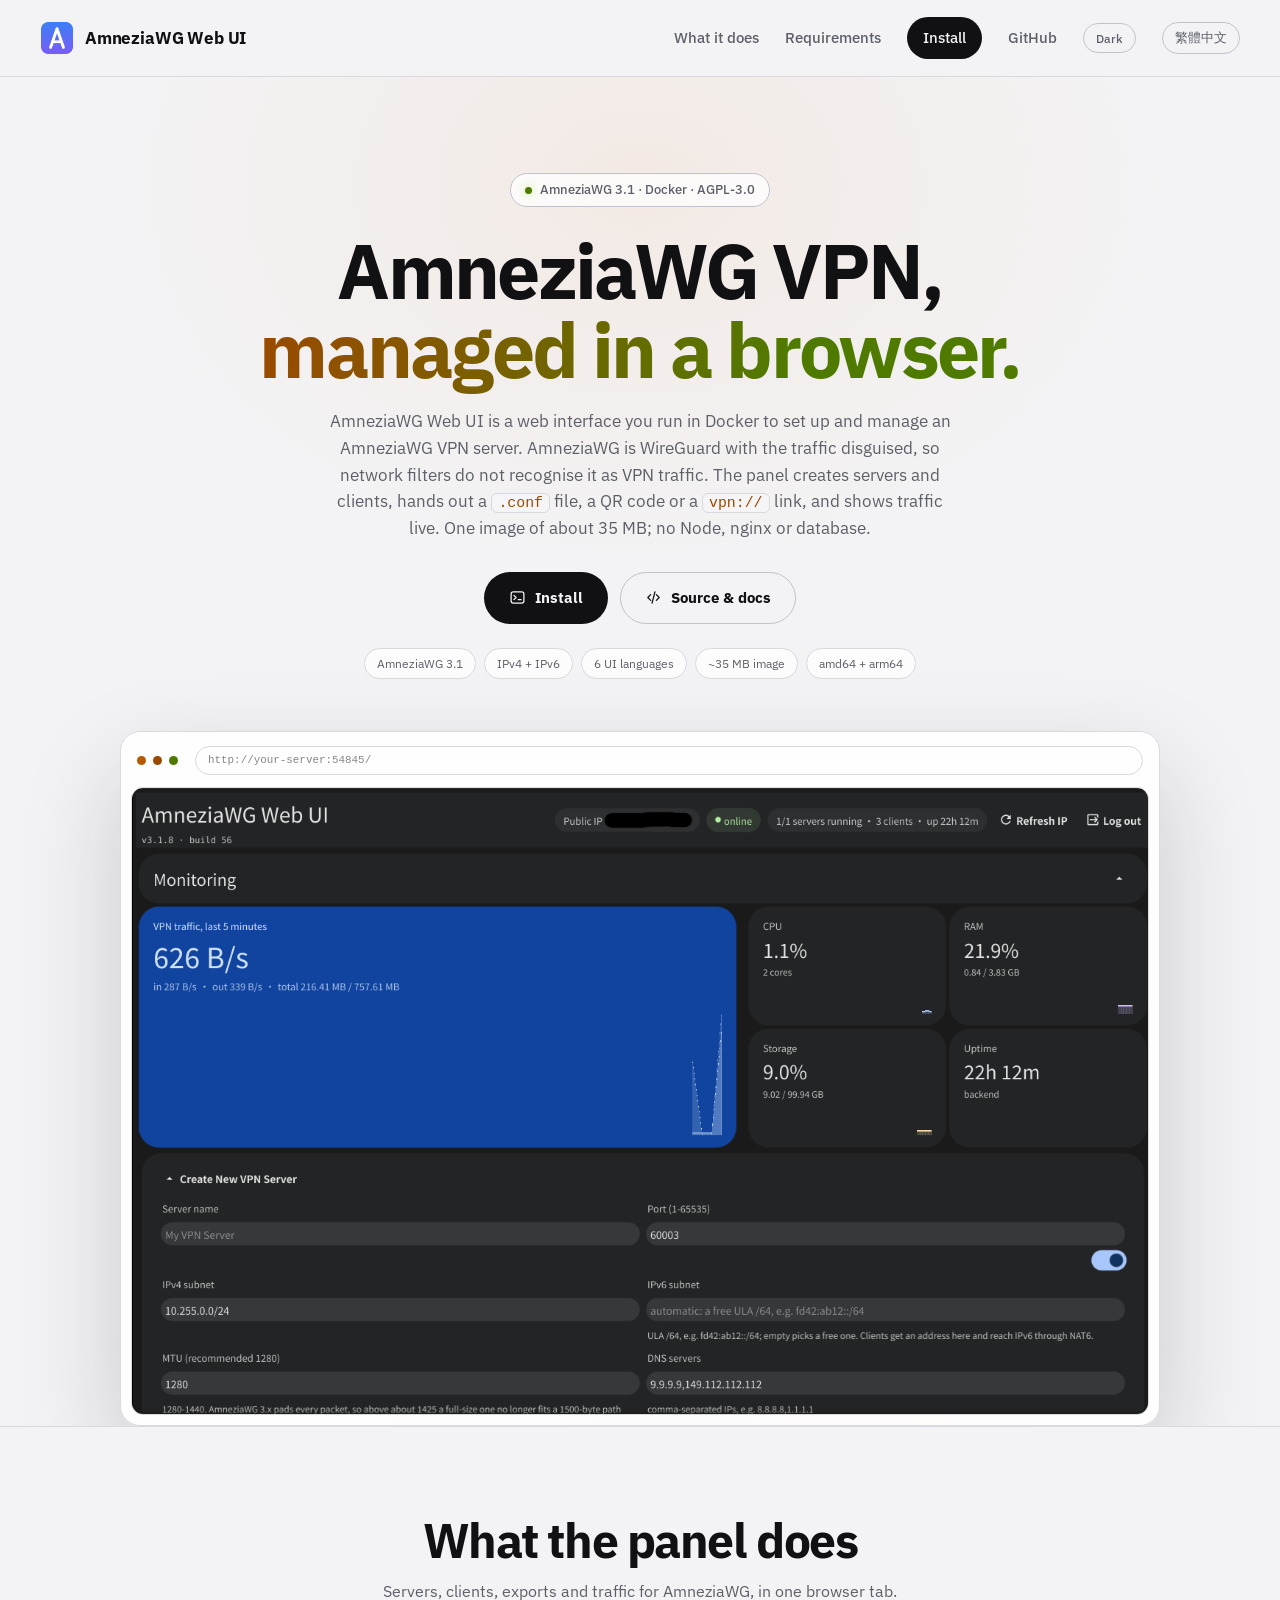
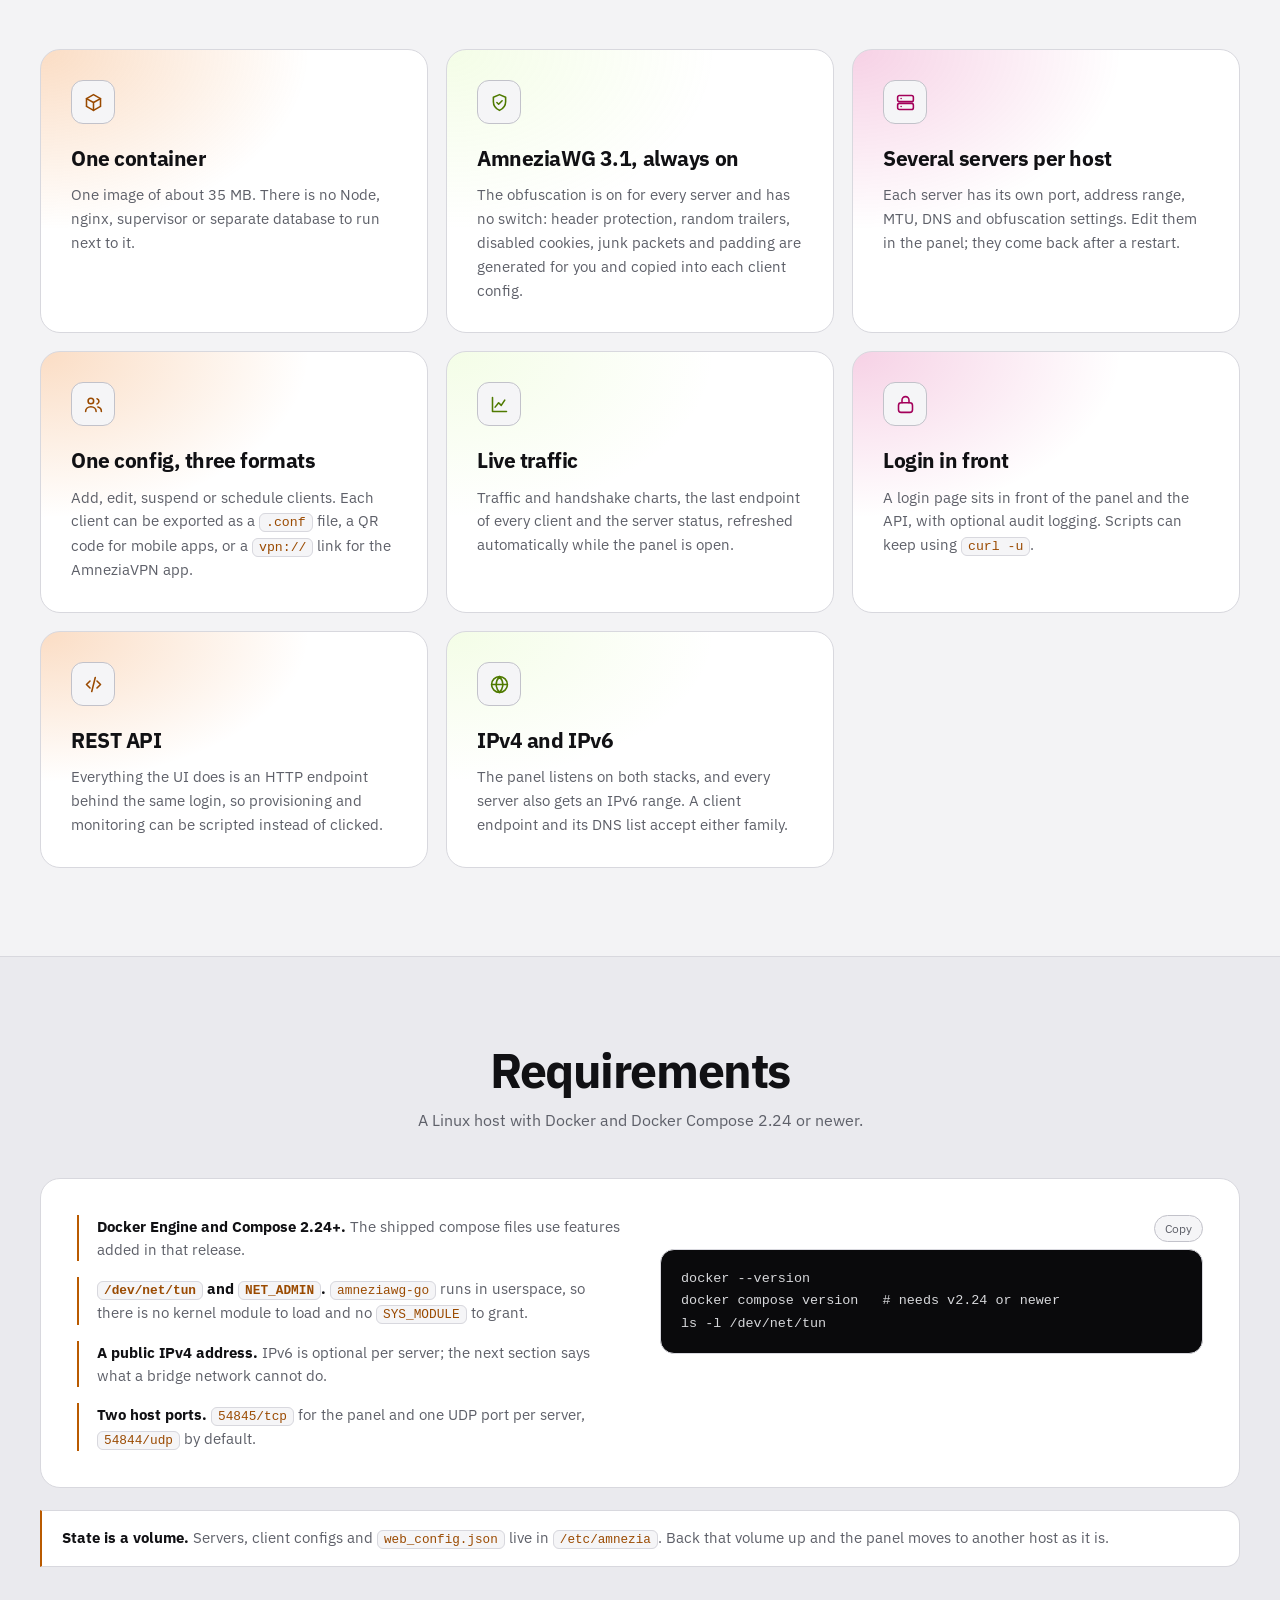
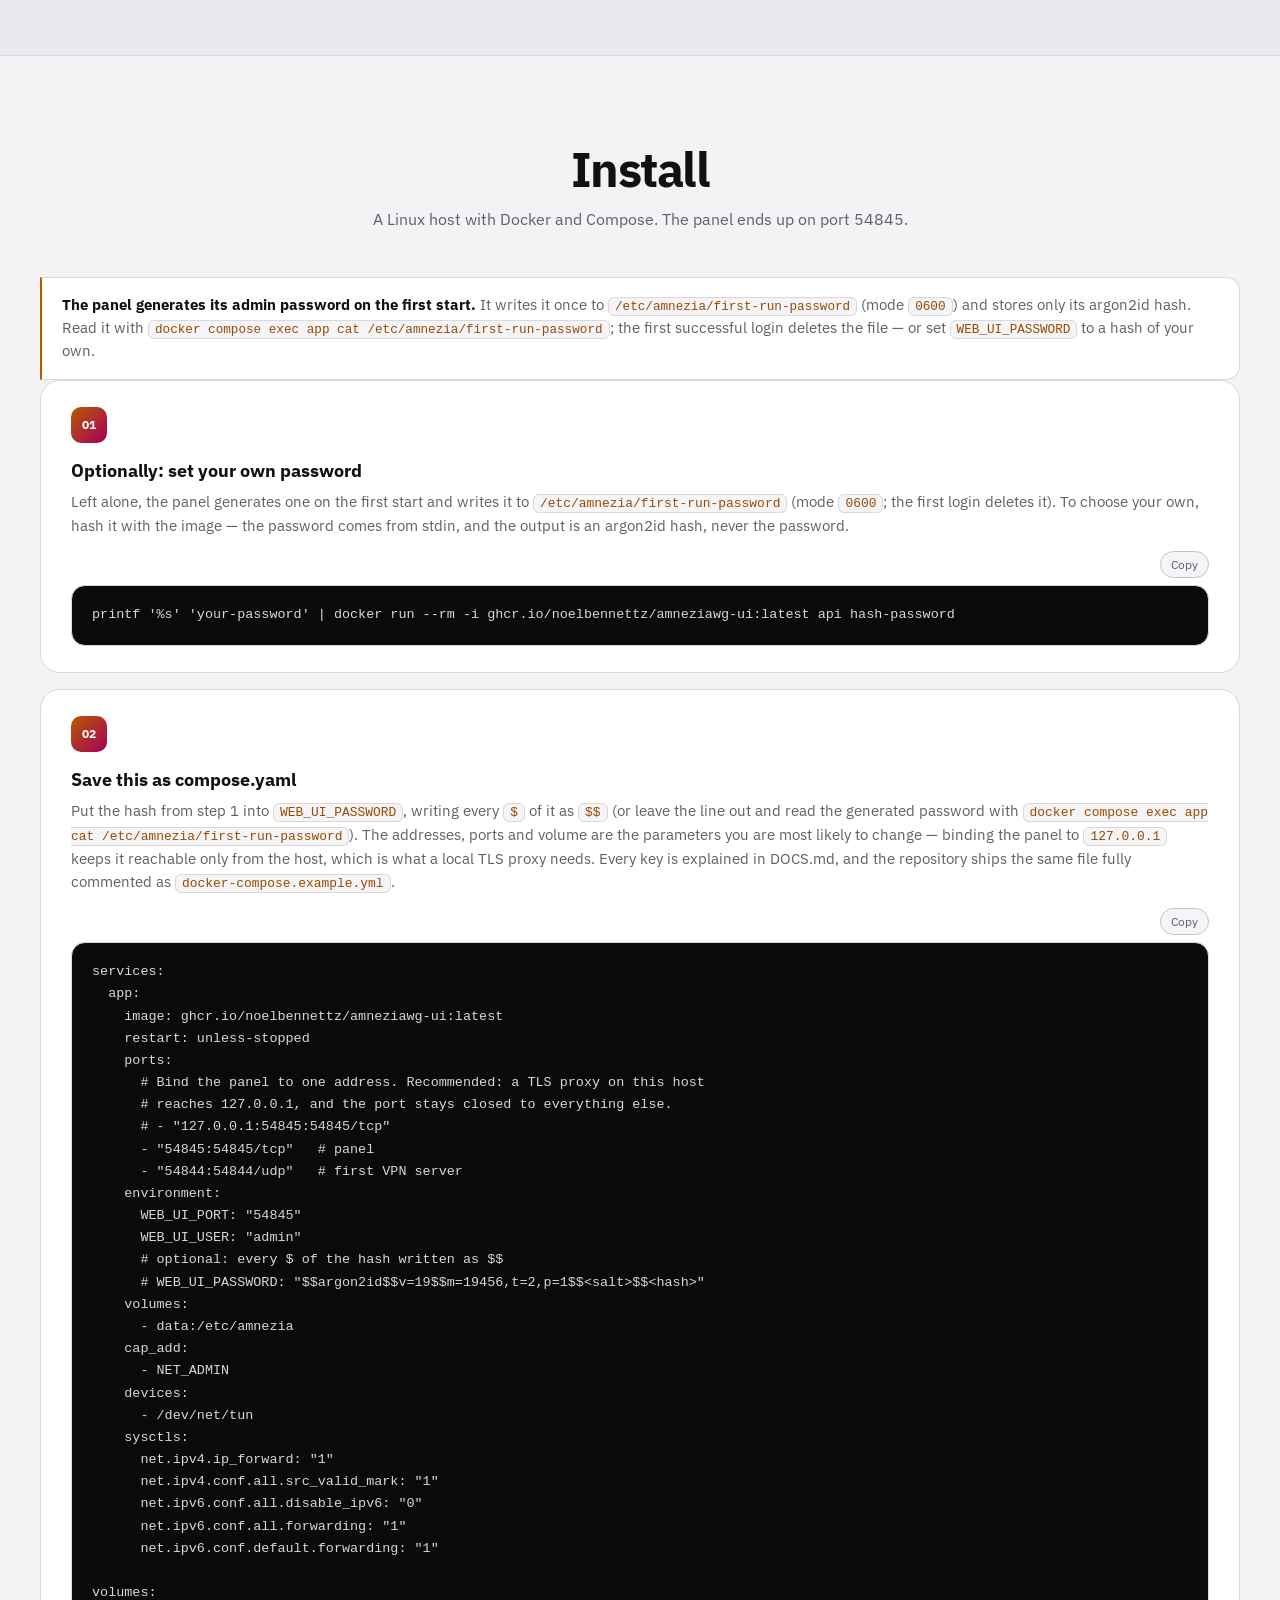
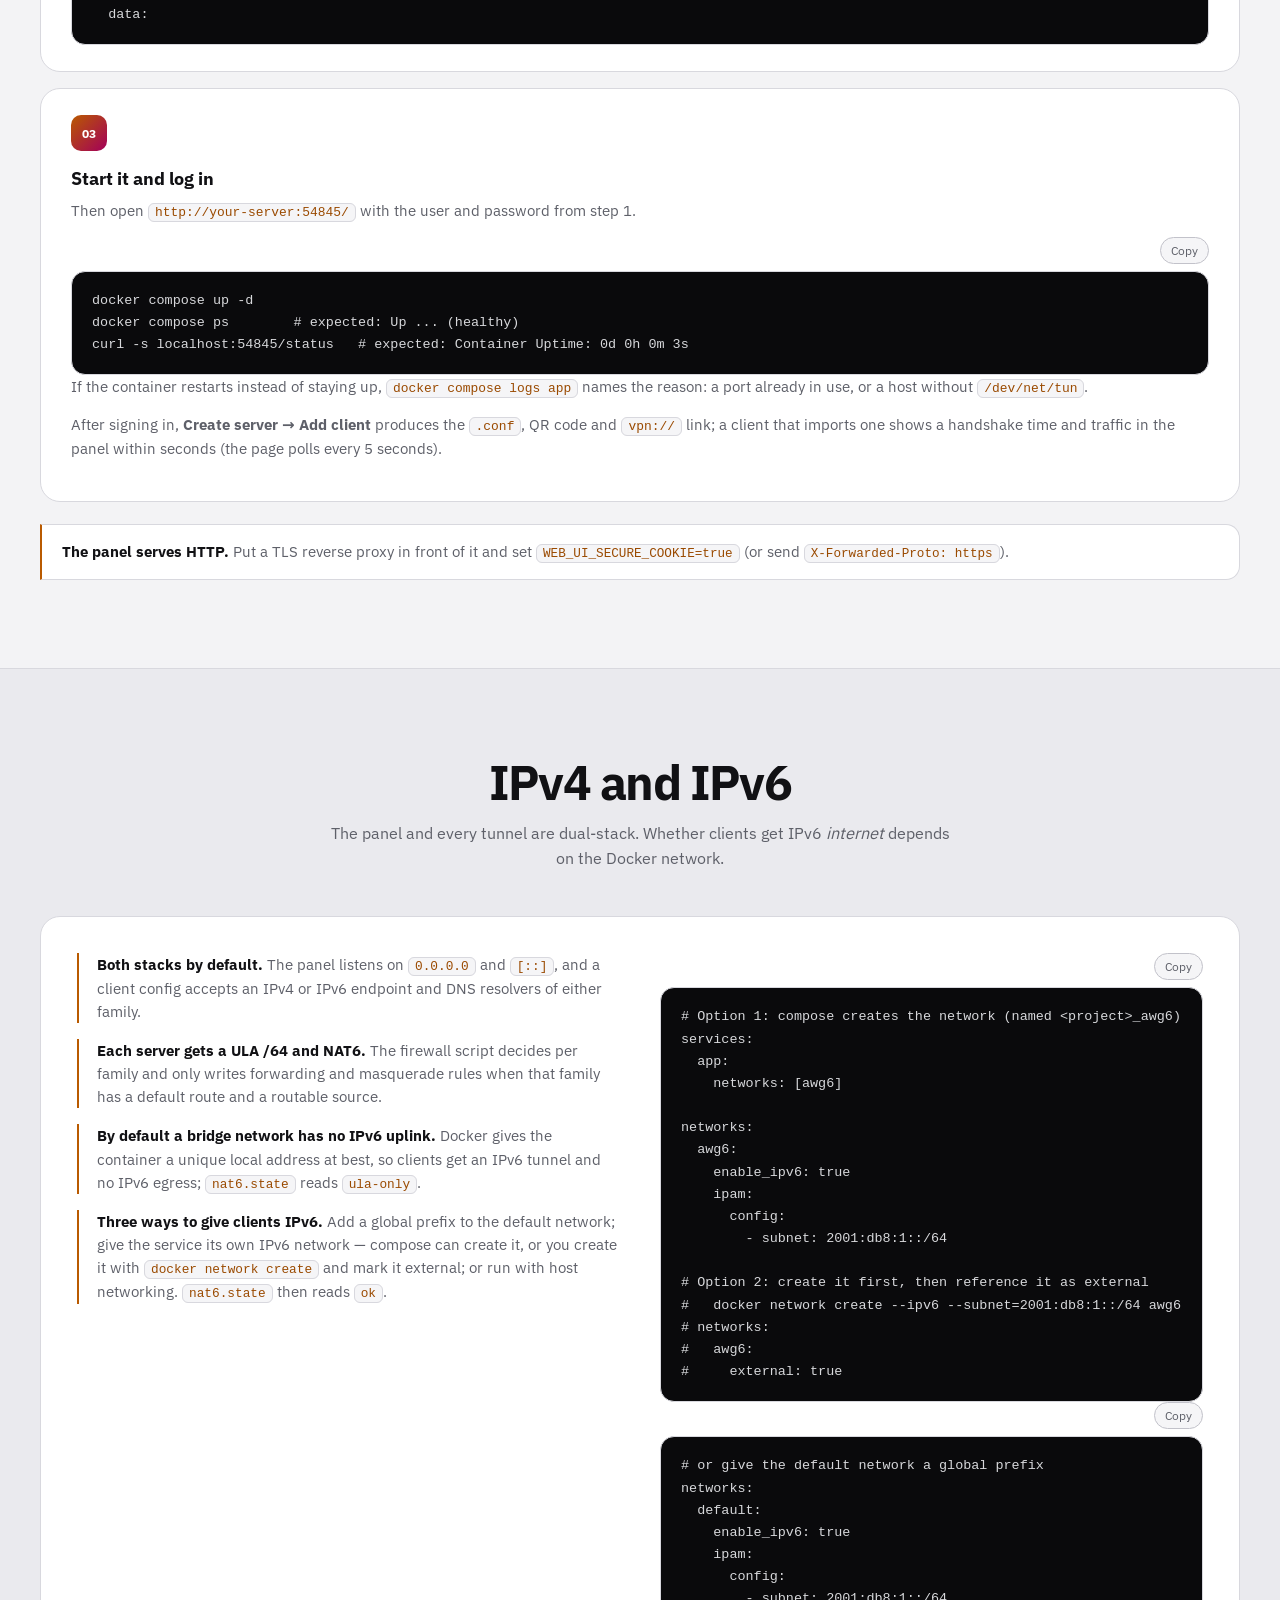
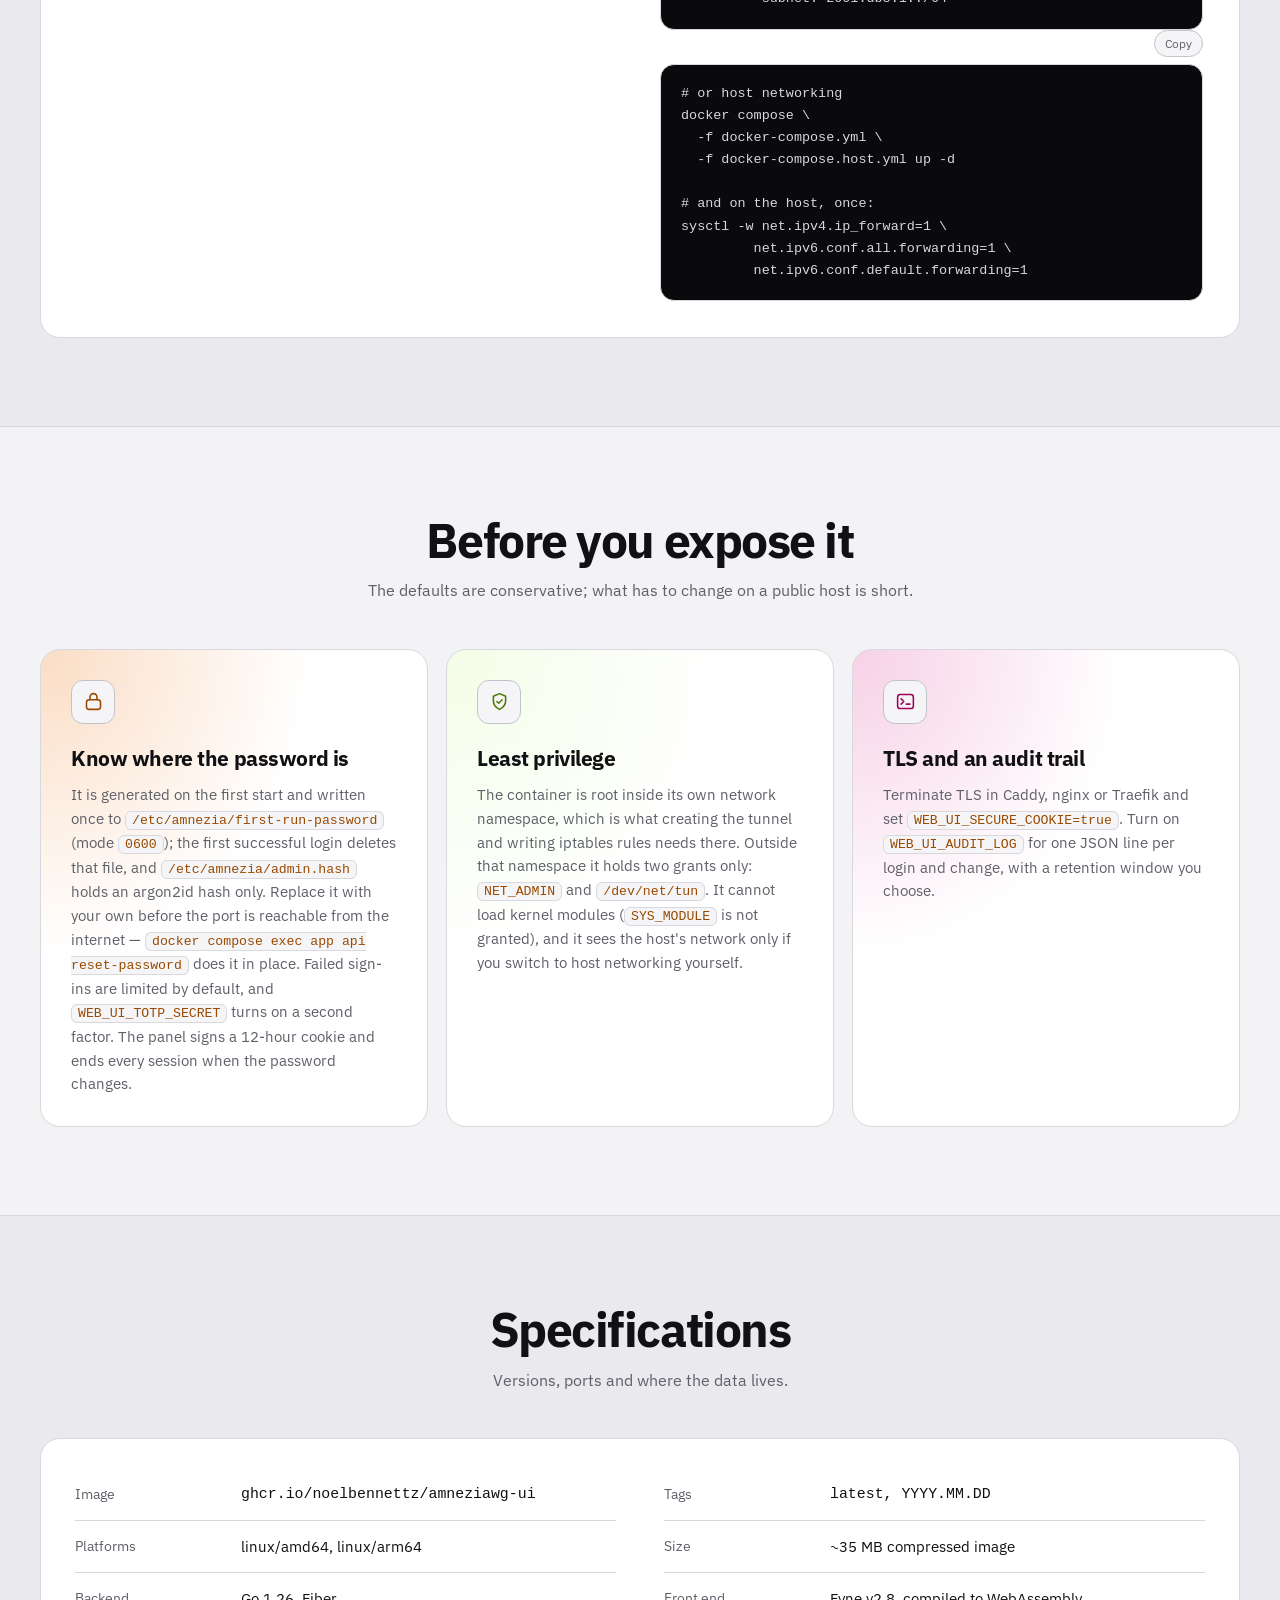
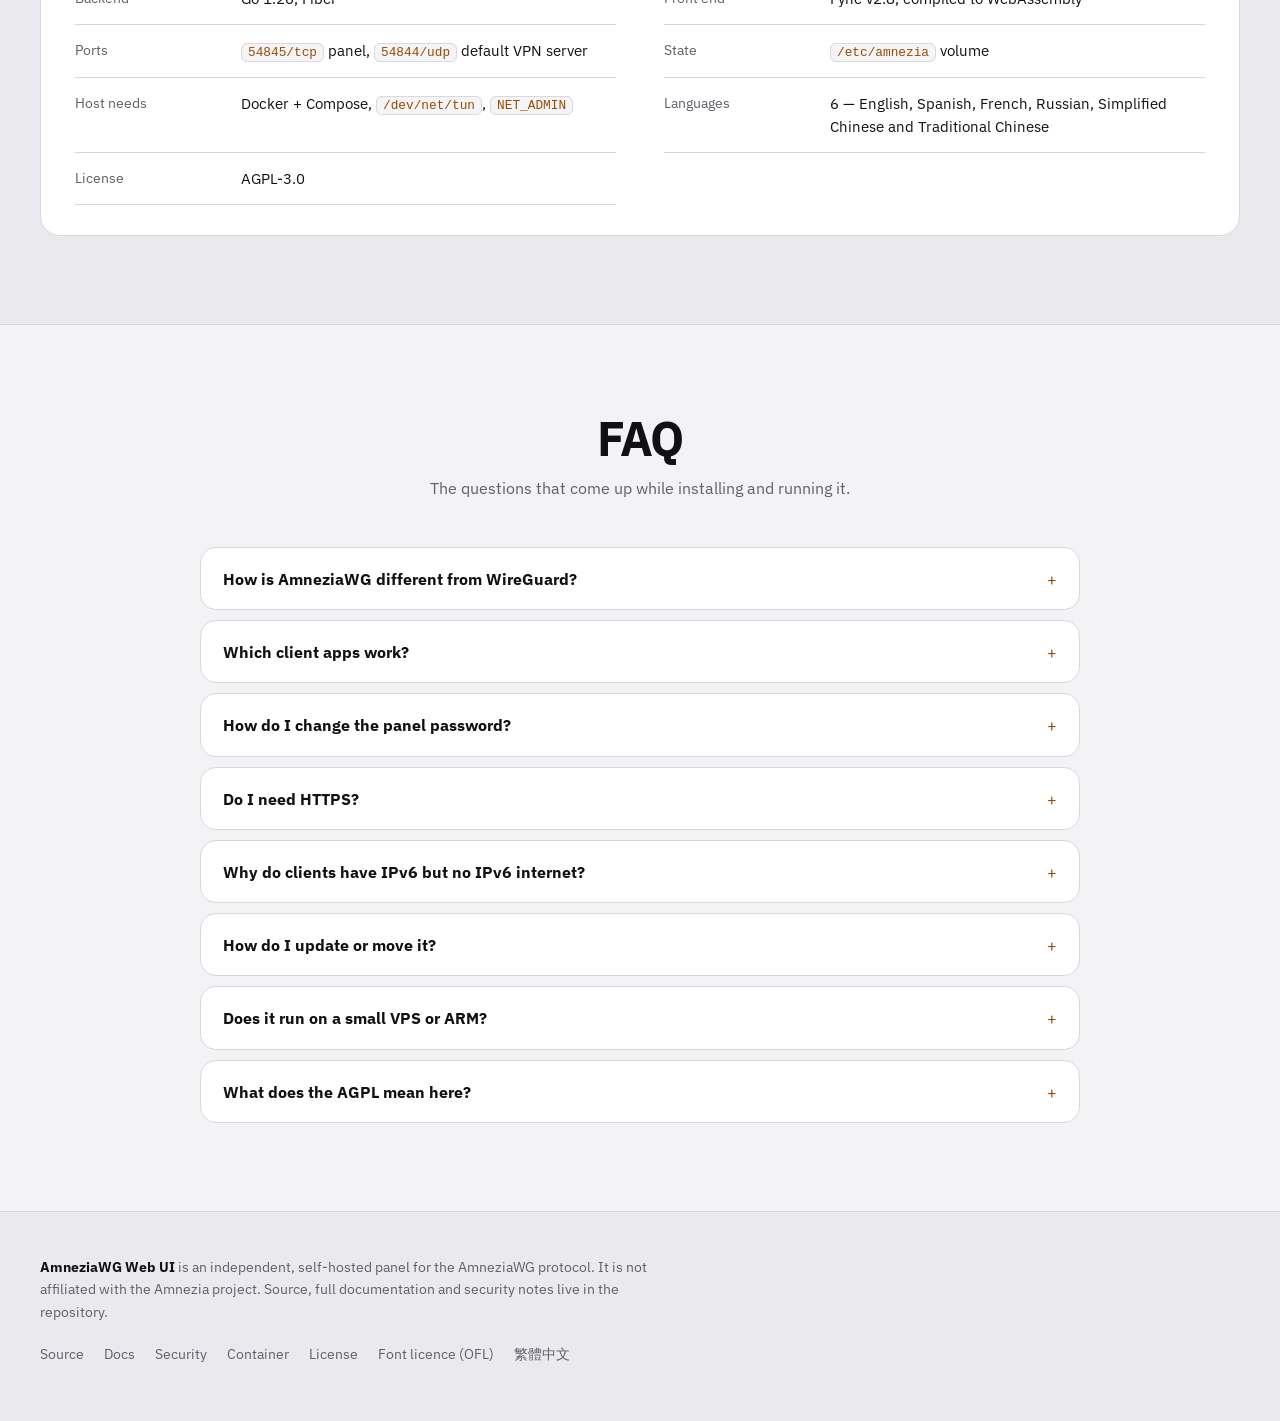
==== docs/amneziawg-ui/index.html @ a2eeadd4 "Describe the first-run file, sign-in limit and TOTP Signed-off-by: noelbennettz <351830989+noelbenne" ====
<!doctype html>
<html lang="en">
<head>
<meta charset="utf-8">
<meta name="viewport" content="width=device-width, initial-scale=1">
<title>AmneziaWG Web UI — a self-hosted VPN panel in one container</title>
<meta name="description" content="A self-hosted AmneziaWG 3.1 admin panel in a ~35 MB Docker image. Create servers and clients, export .conf, QR codes and vpn:// links, and watch traffic. IPv4 and IPv6.">
<meta name="theme-color" content="#0e0e11">
<link rel="canonical" href="https://noelbennettz.github.io/amneziawg-ui/">
<link rel="alternate" hreflang="zh-Hant" href="zh.html">
<link rel="icon" href="assets/icon.png" type="image/png">
<link rel="apple-touch-icon" href="assets/icon.png">
<link rel="preload" href="assets/fonts/plex-700.woff2" as="font" type="font/woff2" crossorigin>
<script>
(function () {
  var root = document.documentElement;
  var zh = root.lang.indexOf("zh") === 0;
  try {
    var saved = localStorage.getItem("theme");
    root.dataset.theme = saved ||
      (window.matchMedia("(prefers-color-scheme: dark)").matches ? "dark" : "light");
  } catch (e) { root.dataset.theme = "dark"; }
  document.addEventListener("DOMContentLoaded", function () {
    var btn = document.querySelector(".theme-toggle");
    if (!btn) return;
    function render() {
      var dark = root.dataset.theme === "dark";
      btn.textContent = dark ? (zh ? "日間" : "Light") : (zh ? "夜間" : "Dark");
      btn.setAttribute("aria-label",
        dark ? (zh ? "切換日間模式" : "Switch to light mode")
             : (zh ? "切換夜間模式" : "Switch to dark mode"));
      btn.setAttribute("aria-pressed", dark ? "true" : "false");
    }
    btn.addEventListener("click", function () {
      root.dataset.theme = root.dataset.theme === "dark" ? "light" : "dark";
      try { localStorage.setItem("theme", root.dataset.theme); } catch (e) {}
      render();
    });
    render();
  });
})();
</script>
<link rel="stylesheet" href="style.css">
<meta property="og:type" content="website">
<meta property="og:title" content="AmneziaWG Web UI — your VPN, one container">
<meta property="og:description" content="Self-hosted AmneziaWG 3.1 panel: servers, clients, QR codes, vpn:// links and live traffic. One ~35 MB Docker image, IPv4 + IPv6.">
<meta property="og:url" content="https://noelbennettz.github.io/amneziawg-ui/">
<meta property="og:image" content="https://noelbennettz.github.io/amneziawg-ui/assets/dashboard.png">
<meta name="twitter:card" content="summary_large_image">
<script src="app.js" defer></script>
</head>
<body>
<a class="skip" href="#main">Skip to content</a>

<svg class="visually-hidden" aria-hidden="true" focusable="false">
  <symbol id="i-box" viewBox="0 0 24 24" fill="none" stroke="currentColor" stroke-width="1.8" stroke-linecap="round" stroke-linejoin="round"><path d="m12 3 8 4.5v9L12 21l-8-4.5v-9L12 3Z"/><path d="m4 7.5 8 4.5 8-4.5M12 12v9"/></symbol>
  <symbol id="i-shield" viewBox="0 0 24 24" fill="none" stroke="currentColor" stroke-width="1.8" stroke-linecap="round" stroke-linejoin="round"><path d="M12 3 5 6v5c0 4.5 3 8 7 10 4-2 7-5.5 7-10V6l-7-3Z"/><path d="m9 12 2 2 4-4"/></symbol>
  <symbol id="i-server" viewBox="0 0 24 24" fill="none" stroke="currentColor" stroke-width="1.8" stroke-linecap="round" stroke-linejoin="round"><rect x="3" y="4" width="18" height="7" rx="2"/><rect x="3" y="13" width="18" height="7" rx="2"/><path d="M7 7.5h.01M7 16.5h.01"/></symbol>
  <symbol id="i-users" viewBox="0 0 24 24" fill="none" stroke="currentColor" stroke-width="1.8" stroke-linecap="round" stroke-linejoin="round"><circle cx="9" cy="8" r="3.2"/><path d="M3 20c0-3.2 2.7-5.5 6-5.5s6 2.3 6 5.5"/><path d="M16 5.5a3 3 0 0 1 0 5.8M17 14.8c2.4.5 4 2.4 4 5.2"/></symbol>
  <symbol id="i-chart" viewBox="0 0 24 24" fill="none" stroke="currentColor" stroke-width="1.8" stroke-linecap="round" stroke-linejoin="round"><path d="M4 20V4M4 20h16"/><path d="m7 15 4-5 3 3 4-6"/></symbol>
  <symbol id="i-lock" viewBox="0 0 24 24" fill="none" stroke="currentColor" stroke-width="1.8" stroke-linecap="round" stroke-linejoin="round"><rect x="4" y="10" width="16" height="11" rx="3"/><path d="M8 10V7a4 4 0 0 1 8 0v3"/></symbol>
  <symbol id="i-code" viewBox="0 0 24 24" fill="none" stroke="currentColor" stroke-width="1.8" stroke-linecap="round" stroke-linejoin="round"><path d="m8 8-4 4 4 4m8-8 4 4-4 4M14 4l-4 16"/></symbol>
  <symbol id="i-globe" viewBox="0 0 24 24" fill="none" stroke="currentColor" stroke-width="1.8" stroke-linecap="round" stroke-linejoin="round"><circle cx="12" cy="12" r="9"/><path d="M3 12h18M12 3c2.5 2.7 3.8 5.7 3.8 9S14.5 18.3 12 21c-2.5-2.7-3.8-5.7-3.8-9S9.5 5.7 12 3Z"/></symbol>
  <symbol id="i-terminal" viewBox="0 0 24 24" fill="none" stroke="currentColor" stroke-width="1.8" stroke-linecap="round" stroke-linejoin="round"><rect x="3" y="4" width="18" height="16" rx="3"/><path d="m7 9 3 3-3 3M13 15h4"/></symbol>
  <symbol id="i-arrow" viewBox="0 0 24 24" fill="none" stroke="currentColor" stroke-width="1.8" stroke-linecap="round" stroke-linejoin="round"><path d="M5 12h14m0 0-5-5m5 5-5 5"/></symbol>
</svg>

<header class="site-header">
  <div class="container">
    <a class="brand" href="./">
      <img src="assets/icon.png" alt="" width="34" height="34">
      <span class="brand-text">AmneziaWG <span class="brand-sub">Web UI</span></span>
    </a>
    <nav class="nav" aria-label="Main">
      <a class="hide-sm" href="#features">What it does</a>
      <a class="hide-sm" href="#requirements">Requirements</a>
      <a class="nav-cta" href="#deploy">Install</a>
      <a class="hide-sm" href="https://github.com/noelbennettz/amneziawg-ui">GitHub</a>
      <button class="theme-toggle" type="button" aria-pressed="false">Dark</button>
      <a class="lang" href="zh.html" hreflang="zh-Hant" lang="zh-Hant">繁體中文</a>
    </nav>
  </div>
</header>

<main id="main">

<section class="hero">
  <div class="container">
    <div>
      <span class="eyebrow"><span class="dot"></span>AmneziaWG 3.1 · Docker · AGPL-3.0</span>
      <h1>AmneziaWG VPN,<br><span class="grad">managed in a browser.</span></h1>
      <p class="lede">
        AmneziaWG Web UI is a web interface you run in Docker to set up and
        manage an AmneziaWG VPN server. AmneziaWG is WireGuard with the traffic
        disguised, so network filters do not recognise it as VPN traffic. The
        panel creates servers and clients, hands out a <code>.conf</code> file, a
        QR code or a <code>vpn://</code> link, and shows traffic live. One image
        of about 35 MB; no Node, nginx or database.
      </p>
      <div class="actions">
        <a class="btn btn-primary" href="#deploy">
          <svg aria-hidden="true"><use href="#i-terminal"/></svg>
          Install
        </a>
        <a class="btn btn-ghost" href="https://github.com/noelbennettz/amneziawg-ui">
          <svg aria-hidden="true"><use href="#i-code"/></svg>
          Source &amp; docs
        </a>
      </div>
      <div class="pills">
        <span class="pill">AmneziaWG 3.1</span>
        <span class="pill">IPv4 + IPv6</span>
        <span class="pill">6 UI languages</span>
        <span class="pill">~35 MB image</span>
        <span class="pill">amd64 + arm64</span>
      </div>
    </div>
    <div class="browser">
      <div class="browser-bar" aria-hidden="true">
        <span></span><span></span><span></span>
        <div class="browser-url">http://your-server:54845/</div>
      </div>
      <img src="assets/dashboard.png" width="1380" height="851" alt="AmneziaWG Web UI dashboard: traffic, CPU, RAM and storage charts, and the create-server form with IPv4 and IPv6 subnets">
    </div>
  </div>
</section>


<section id="features">
  <div class="container">
    <div class="section-head">
      <h2>What the panel does</h2>
      <p>Servers, clients, exports and traffic for AmneziaWG, in one browser tab.</p>
    </div>
    <div class="grid">
      <article class="card">
        <div class="icon"><svg aria-hidden="true"><use href="#i-box"/></svg></div>
        <h3>One container</h3>
        <p>One image of about 35 MB. There is no Node, nginx, supervisor or separate database to run next to it.</p>
      </article>
      <article class="card">
        <div class="icon"><svg aria-hidden="true"><use href="#i-shield"/></svg></div>
        <h3>AmneziaWG 3.1, always on</h3>
        <p>The obfuscation is on for every server and has no switch: header protection, random trailers, disabled cookies, junk packets and padding are generated for you and copied into each client config.</p>
      </article>
      <article class="card">
        <div class="icon"><svg aria-hidden="true"><use href="#i-server"/></svg></div>
        <h3>Several servers per host</h3>
        <p>Each server has its own port, address range, MTU, DNS and obfuscation settings. Edit them in the panel; they come back after a restart.</p>
      </article>
      <article class="card">
        <div class="icon"><svg aria-hidden="true"><use href="#i-users"/></svg></div>
        <h3>One config, three formats</h3>
        <p>Add, edit, suspend or schedule clients. Each client can be exported as a <code>.conf</code> file, a QR code for mobile apps, or a <code>vpn://</code> link for the AmneziaVPN app.</p>
      </article>
      <article class="card">
        <div class="icon"><svg aria-hidden="true"><use href="#i-chart"/></svg></div>
        <h3>Live traffic</h3>
        <p>Traffic and handshake charts, the last endpoint of every client and the server status, refreshed automatically while the panel is open.</p>
      </article>
      <article class="card">
        <div class="icon"><svg aria-hidden="true"><use href="#i-lock"/></svg></div>
        <h3>Login in front</h3>
        <p>A login page sits in front of the panel and the API, with optional audit logging. Scripts can keep using <code>curl -u</code>.</p>
      </article>
      <article class="card">
        <div class="icon"><svg aria-hidden="true"><use href="#i-code"/></svg></div>
        <h3>REST API</h3>
        <p>Everything the UI does is an HTTP endpoint behind the same login, so provisioning and monitoring can be scripted instead of clicked.</p>
      </article>
      <article class="card">
        <div class="icon"><svg aria-hidden="true"><use href="#i-globe"/></svg></div>
        <h3>IPv4 and IPv6</h3>
        <p>The panel listens on both stacks, and every server also gets an IPv6 range. A client endpoint and its DNS list accept either family.</p>
      </article>
    </div>
  </div>
</section>

<section id="requirements" class="alt">
  <div class="container">
    <div class="section-head">
      <h2>Requirements</h2>
      <p>A Linux host with Docker and Docker Compose 2.24 or newer.</p>
    </div>
    <div class="split">
      <ul class="checks">
        <li><strong>Docker Engine and Compose 2.24+.</strong> The shipped compose files use features added in that release.</li>
        <li><strong><code>/dev/net/tun</code> and <code>NET_ADMIN</code>.</strong> <code>amneziawg-go</code> runs in userspace, so there is no kernel module to load and no <code>SYS_MODULE</code> to grant.</li>
        <li><strong>A public IPv4 address.</strong> IPv6 is optional per server; the next section says what a bridge network cannot do.</li>
        <li><strong>Two host ports.</strong> <code>54845/tcp</code> for the panel and one UDP port per server, <code>54844/udp</code> by default.</li>
      </ul>
      <div>
        <div class="copy-wrap">
          <button class="copy" type="button" data-copy>Copy</button>
          <pre><code>docker --version
docker compose version   # needs v2.24 or newer
ls -l /dev/net/tun</code></pre>
        </div>
      </div>
    </div>
    <p class="note">
      <strong>State is a volume.</strong> Servers, client configs and <code>web_config.json</code> live in
      <code>/etc/amnezia</code>. Back that volume up and the panel moves to another host as it is.
    </p>
  </div>
</section>


<section id="deploy">
  <div class="container">
    <div class="section-head">
      <h2>Install</h2>
      <p>A Linux host with Docker and Compose. The panel ends up on port 54845.</p>
    </div>
    <p class="note">
      <strong>The panel generates its admin password on the first start.</strong>
      It writes it once to <code>/etc/amnezia/first-run-password</code> (mode
      <code>0600</code>) and stores only its argon2id hash. Read it with
      <code>docker compose exec app cat /etc/amnezia/first-run-password</code>;
      the first successful login deletes the file — or set
      <code>WEB_UI_PASSWORD</code> to a hash of your own.
    </p>
    <div class="steps">
      <div class="step">
        <h3>Optionally: set your own password</h3>
        <p>Left alone, the panel generates one on the first start and writes it to <code>/etc/amnezia/first-run-password</code> (mode <code>0600</code>; the first login deletes it). To choose your own, hash it with the image — the password comes from stdin, and the output is an argon2id hash, never the password.</p>
        <div class="copy-wrap">
          <button class="copy" type="button" data-copy>Copy</button>
          <pre><code>printf '%s' 'your-password' | docker run --rm -i ghcr.io/noelbennettz/amneziawg-ui:latest api hash-password</code></pre>
        </div>
      </div>
      <div class="step">
        <h3>Save this as compose.yaml</h3>
        <p>Put the hash from step 1 into <code>WEB_UI_PASSWORD</code>, writing every <code>$</code> of it as <code>$$</code> (or leave the line out and read the generated password with <code>docker compose exec app cat /etc/amnezia/first-run-password</code>). The addresses, ports and volume are the parameters you are most likely to change — binding the panel to <code>127.0.0.1</code> keeps it reachable only from the host, which is what a local TLS proxy needs. Every key is explained in DOCS.md, and the repository ships the same file fully commented as <code>docker-compose.example.yml</code>.</p>
        <div class="copy-wrap">
          <button class="copy" type="button" data-copy>Copy</button>
          <pre><code>services:
  app:
    image: ghcr.io/noelbennettz/amneziawg-ui:latest
    restart: unless-stopped
    ports:
      # Bind the panel to one address. Recommended: a TLS proxy on this host
      # reaches 127.0.0.1, and the port stays closed to everything else.
      # - "127.0.0.1:54845:54845/tcp"
      - "54845:54845/tcp"   # panel
      - "54844:54844/udp"   # first VPN server
    environment:
      WEB_UI_PORT: "54845"
      WEB_UI_USER: "admin"
      # optional: every $ of the hash written as $$
      # WEB_UI_PASSWORD: "$$argon2id$$v=19$$m=19456,t=2,p=1$$&lt;salt&gt;$$&lt;hash&gt;"
    volumes:
      - data:/etc/amnezia
    cap_add:
      - NET_ADMIN
    devices:
      - /dev/net/tun
    sysctls:
      net.ipv4.ip_forward: "1"
      net.ipv4.conf.all.src_valid_mark: "1"
      net.ipv6.conf.all.disable_ipv6: "0"
      net.ipv6.conf.all.forwarding: "1"
      net.ipv6.conf.default.forwarding: "1"

volumes:
  data:</code></pre>
        </div>
      </div>
      <div class="step">
        <h3>Start it and log in</h3>
        <p>Then open <code>http://your-server:54845/</code> with the user and password from step 1.</p>
        <div class="copy-wrap">
          <button class="copy" type="button" data-copy>Copy</button>
          <pre><code>docker compose up -d
docker compose ps        # expected: Up ... (healthy)
curl -s localhost:54845/status   # expected: Container Uptime: 0d 0h 0m 3s</code></pre>
        </div>
        <p>If the container restarts instead of staying up, <code>docker compose logs app</code> names the reason: a port already in use, or a host without <code>/dev/net/tun</code>.</p>
        <p>After signing in, <strong>Create server → Add client</strong> produces the <code>.conf</code>, QR code and <code>vpn://</code> link; a client that imports one shows a handshake time and traffic in the panel within seconds (the page polls every 5 seconds).</p>
      </div>
    </div>
    <p class="note">
      <strong>The panel serves HTTP.</strong> Put a TLS reverse proxy in front of it and set
      <code>WEB_UI_SECURE_COOKIE=true</code> (or send <code>X-Forwarded-Proto: https</code>).
    </p>
  </div>
</section>

<section id="ipv6" class="alt">
  <div class="container">
    <div class="section-head">
      <h2>IPv4 and IPv6</h2>
      <p>The panel and every tunnel are dual-stack. Whether clients get IPv6 <em>internet</em> depends on the Docker network.</p>
    </div>
    <div class="split">
      <div>
        <ul class="checks">
          <li><strong>Both stacks by default.</strong> The panel listens on <code>0.0.0.0</code> and <code>[::]</code>, and a client config accepts an IPv4 or IPv6 endpoint and DNS resolvers of either family.</li>
          <li><strong>Each server gets a ULA /64 and NAT6.</strong> The firewall script decides per family and only writes forwarding and masquerade rules when that family has a default route and a routable source.</li>
          <li><strong>By default a bridge network has no IPv6 uplink.</strong> Docker gives the container a unique local address at best, so clients get an IPv6 tunnel and no IPv6 egress; <code>nat6.state</code> reads <code>ula-only</code>.</li>
          <li><strong>Three ways to give clients IPv6.</strong> Add a global prefix to the default network; give the service its own IPv6 network — compose can create it, or you create it with <code>docker network create</code> and mark it external; or run with host networking. <code>nat6.state</code> then reads <code>ok</code>.</li>
        </ul>
      </div>
      <div>
        <div class="copy-wrap">
          <button class="copy" type="button" data-copy>Copy</button>
          <pre><code># Option 1: compose creates the network (named &lt;project&gt;_awg6)
services:
  app:
    networks: [awg6]

networks:
  awg6:
    enable_ipv6: true
    ipam:
      config:
        - subnet: 2001:db8:1::/64

# Option 2: create it first, then reference it as external
#   docker network create --ipv6 --subnet=2001:db8:1::/64 awg6
# networks:
#   awg6:
#     external: true</code></pre>
        </div>
        <div class="copy-wrap">
          <button class="copy" type="button" data-copy>Copy</button>
          <pre><code># or give the default network a global prefix
networks:
  default:
    enable_ipv6: true
    ipam:
      config:
        - subnet: 2001:db8:1::/64</code></pre>
        </div>
        <div class="copy-wrap">
          <button class="copy" type="button" data-copy>Copy</button>
          <pre><code># or host networking
docker compose \
  -f docker-compose.yml \
  -f docker-compose.host.yml up -d

# and on the host, once:
sysctl -w net.ipv4.ip_forward=1 \
         net.ipv6.conf.all.forwarding=1 \
         net.ipv6.conf.default.forwarding=1</code></pre>
        </div>
      </div>
    </div>
  </div>
</section>


<section id="security">
  <div class="container">
    <div class="section-head">
      <h2>Before you expose it</h2>
      <p>The defaults are conservative; what has to change on a public host is short.</p>
    </div>
    <div class="grid">
      <article class="card">
        <div class="icon"><svg aria-hidden="true"><use href="#i-lock"/></svg></div>
        <h3>Know where the password is</h3>
        <p>It is generated on the first start and written once to <code>/etc/amnezia/first-run-password</code> (mode <code>0600</code>); the first successful login deletes that file, and <code>/etc/amnezia/admin.hash</code> holds an argon2id hash only. Replace it with your own before the port is reachable from the internet — <code>docker compose exec app api reset-password</code> does it in place. Failed sign-ins are limited by default, and <code>WEB_UI_TOTP_SECRET</code> turns on a second factor. The panel signs a 12-hour cookie and ends every session when the password changes.</p>
      </article>
      <article class="card">
        <div class="icon"><svg aria-hidden="true"><use href="#i-shield"/></svg></div>
        <h3>Least privilege</h3>
        <p>The container is root inside its own network namespace, which is what creating the tunnel and writing iptables rules needs there. Outside that namespace it holds two grants only: <code>NET_ADMIN</code> and <code>/dev/net/tun</code>. It cannot load kernel modules (<code>SYS_MODULE</code> is not granted), and it sees the host's network only if you switch to host networking yourself.</p>
      </article>
      <article class="card">
        <div class="icon"><svg aria-hidden="true"><use href="#i-terminal"/></svg></div>
        <h3>TLS and an audit trail</h3>
        <p>Terminate TLS in Caddy, nginx or Traefik and set <code>WEB_UI_SECURE_COOKIE=true</code>. Turn on <code>WEB_UI_AUDIT_LOG</code> for one JSON line per login and change, with a retention window you choose.</p>
      </article>
    </div>
  </div>
</section>

<section id="specs" class="alt">
  <div class="container">
    <div class="section-head">
      <h2>Specifications</h2>
      <p>Versions, ports and where the data lives.</p>
    </div>
    <dl class="specs">
      <div><dt>Image</dt><dd class="mono">ghcr.io/noelbennettz/amneziawg-ui</dd></div>
      <div><dt>Tags</dt><dd class="mono">latest, YYYY.MM.DD</dd></div>
      <div><dt>Platforms</dt><dd>linux/amd64, linux/arm64</dd></div>
      <div><dt>Size</dt><dd>~35 MB compressed image</dd></div>
      <div><dt>Backend</dt><dd>Go 1.26, Fiber</dd></div>
      <div><dt>Front end</dt><dd>Fyne v2.8, compiled to WebAssembly</dd></div>
      <div><dt>Ports</dt><dd><code>54845/tcp</code> panel, <code>54844/udp</code> default VPN server</dd></div>
      <div><dt>State</dt><dd><code>/etc/amnezia</code> volume</dd></div>
      <div><dt>Host needs</dt><dd>Docker + Compose, <code>/dev/net/tun</code>, <code>NET_ADMIN</code></dd></div>
      <div><dt>Languages</dt><dd>6 — English, Spanish, French, Russian, Simplified Chinese and Traditional Chinese</dd></div>
      <div><dt>License</dt><dd>AGPL-3.0</dd></div>
    </dl>
  </div>
</section>


<section id="faq">
  <div class="container">
    <div class="section-head">
      <h2>FAQ</h2>
      <p>The questions that come up while installing and running it.</p>
    </div>
    <div class="faq">
      <details>
        <summary>How is AmneziaWG different from WireGuard?</summary>
        <p>It is the same cryptography and speed with obfuscation added: junk packets, padding and altered headers keep network filters from recognising the protocol. AmneziaWG 3.0 added header protection; 3.1 adds random trailers and disables the cookie exchange. This panel turns all of that on by default.</p>
      </details>
      <details>
        <summary>Which client apps work?</summary>
        <p>The official <strong>AmneziaVPN 5.0.1.5 or newer</strong> on Windows, macOS, Linux, Android and iOS: paste the <code>vpn://</code> link or scan the QR code. For older AmneziaWG clients, clear <code>RandomTrailers</code> and <code>DisableCookies</code> in the server form.</p>
      </details>
      <details>
        <summary>How do I change the panel password?</summary>
        <p>Run <code>printf '%s' 'your-password' | docker run --rm -i ghcr.io/noelbennettz/amneziawg-ui:latest api hash-password</code>, put the <code>$argon2id$…</code> result in <code>WEB_UI_PASSWORD</code> with every <code>$</code> written as <code>$$</code>, and restart — or run <code>docker compose exec app api reset-password</code> to generate one in place. Changing it ends all sessions at once.</p>
      </details>
      <details>
        <summary>Do I need HTTPS?</summary>
        <p>The container serves HTTP. Put Caddy, nginx or Traefik in front for TLS, publish the port on the host loopback if the proxy is local, and set <code>WEB_UI_SECURE_COOKIE=true</code> or forward <code>X-Forwarded-Proto: https</code>.</p>
      </details>
      <details>
        <summary>Why do clients have IPv6 but no IPv6 internet?</summary>
        <p>By default a Docker bridge gives the container only a unique local address, so NAT6 can only translate to a ULA. Two fixes: put a global prefix on the compose network — <code>enable_ipv6: true</code> plus an <code>ipam</code> subnet from a prefix your provider routes to the host, with <code>"ipv6": true</code> and <code>"ip6tables": true</code> in the Docker daemon config — or run with <code>docker-compose.host.yml</code>. <code>nat6.state</code> in the API tells you which case you are in.</p>
      </details>
      <details>
        <summary>How do I update or move it?</summary>
        <p>Update with <code>docker compose pull</code> then <code>docker compose up -d</code>; pin the dated tag instead of <code>latest</code> if you want upgrades to be a decision. To move, copy the <code>/etc/amnezia</code> volume to the new host and start the container there.</p>
      </details>
      <details>
        <summary>Does it run on a small VPS or ARM?</summary>
        <p>The image is published for <code>amd64</code> and <code>arm64</code>, and the container itself is about 35 MB. The tunnel is userspace, so there is no kernel module to match against the host.</p>
      </details>
      <details>
        <summary>What does the AGPL mean here?</summary>
        <p>Self-hosting, forking and selling support are all fine. If you run a modified panel as a network service, its users must be able to get the source of the version you run — that is section 13.</p>
      </details>
    </div>
  </div>
</section>

</main>

<footer class="site-footer">
  <div class="container">
    <div class="fine">
      <strong>AmneziaWG Web UI</strong> is an independent, self-hosted panel for the
      AmneziaWG protocol. It is not affiliated with the Amnezia project.
      Source, full documentation and security notes live in the repository.
    </div>
    <nav aria-label="Footer">
      <a href="https://github.com/noelbennettz/amneziawg-ui">Source</a>
      <a href="https://github.com/noelbennettz/amneziawg-ui/blob/main/DOCS.md">Docs</a>
      <a href="https://github.com/noelbennettz/amneziawg-ui/blob/main/SECURITY.md">Security</a>
      <a href="https://github.com/noelbennettz/amneziawg-ui/pkgs/container/amneziawg-ui">Container</a>
      <a href="https://github.com/noelbennettz/amneziawg-ui/blob/main/LICENSE">License</a>
      <a href="assets/fonts/OFL.txt">Font licence (OFL)</a>
      <a href="zh.html" hreflang="zh-Hant" lang="zh-Hant">繁體中文</a>
    </nav>
  </div>
</footer>

<script type="application/ld+json">
{
  "@context": "https://schema.org",
  "@type": "SoftwareApplication",
  "name": "AmneziaWG Web UI",
  "operatingSystem": "Linux (Docker)",
  "applicationCategory": "UtilitiesApplication",
  "offers": { "@type": "Offer", "price": "0", "priceCurrency": "USD" },
  "license": "https://www.gnu.org/licenses/agpl-3.0.html",
  "codeRepository": "https://github.com/noelbennettz/amneziawg-ui",
  "downloadUrl": "https://github.com/noelbennettz/amneziawg-ui/pkgs/container/amneziawg-ui"
}
</script>
</body>
</html>
---- docs/amneziawg-ui/style.css ----
/* AmneziaWG Web UI — dark product style, inspired by the Amnezia visual language.
   Original layout, copy and graphics; IBM Plex Sans is self-hosted under the OFL. */

@font-face {
  font-family: "IBM Plex Sans";
  src: url("assets/fonts/plex-400.woff2") format("woff2");
  font-weight: 400;
  font-style: normal;
  font-display: swap;
}
@font-face {
  font-family: "IBM Plex Sans";
  src: url("assets/fonts/plex-500.woff2") format("woff2");
  font-weight: 500;
  font-style: normal;
  font-display: swap;
}
@font-face {
  font-family: "IBM Plex Sans";
  src: url("assets/fonts/plex-700.woff2") format("woff2");
  font-weight: 700;
  font-style: normal;
  font-display: swap;
}

:root {
  color-scheme: dark;
  --bg: #0e0e11;
  --bg-2: #101012;
  --surface: #17181c;
  --surface-2: #1c1d21;
  --line: #2b2b2b;
  --line-2: #3a3b40;
  --text: #eaeaec;
  --muted: #878b91;
  --dim: #5f6268;
  --orange: #ed700a;
  --peach: #fbb26a;
  --lime: #aef151;
  --pink: #cf0070;
  --max: 1200px;
  --radius: 20px;
}

:root[data-theme="light"] {
  color-scheme: light;
  --bg: #f3f3f5;
  --bg-2: #eaeaee;
  --surface: #ffffff;
  --surface-2: #f5f5f7;
  --line: #d8d8de;
  --line-2: #c2c2ca;
  --text: #111114;
  --muted: #5e6069;
  --dim: #85858e;
  --orange: #b95a00;
  --peach: #9a4a00;
  --lime: #4f7a00;
  --pink: #a3005a;
}
:root[data-theme="light"] .btn-primary:hover { color: #fff; }
:root[data-theme="light"] .browser { box-shadow: 0 40px 100px rgba(20, 20, 40, 0.18); }
:root[data-theme="light"] .hero::before { opacity: 0.55; }
:root[data-theme="light"] .hero::after { opacity: 0.45; }
:root[data-theme="light"] .site-footer { background: var(--bg-2); }

* { box-sizing: border-box; }
html { scroll-behavior: smooth; }

@media (prefers-reduced-motion: reduce) {
  html { scroll-behavior: auto; }
  * { animation: none !important; transition: none !important; }
}

body {
  margin: 0;
  background: var(--bg);
  color: var(--text);
  font-family: "IBM Plex Sans", ui-sans-serif, system-ui, -apple-system,
    "Segoe UI", Roboto, "Noto Sans", "Noto Sans TC", sans-serif;
  font-size: 17px;
  line-height: 1.55;
  -webkit-font-smoothing: antialiased;
}

a { color: var(--peach); text-decoration: none; }
a:hover { text-decoration: underline; text-underline-offset: 3px; }
img { max-width: 100%; display: block; }
code, pre { font-family: ui-monospace, SFMono-Regular, "SF Mono", Menlo,
  Consolas, "Liberation Mono", monospace; }

.container {
  width: min(100% - 48px, var(--max));
  margin-inline: auto;
}

.skip {
  position: absolute;
  left: -9999px;
  top: 0;
  z-index: 100;
  padding: 10px 16px;
  background: var(--text);
  color: var(--bg);
}

/* Header */

.site-header {
  position: sticky;
  top: 0;
  z-index: 50;
  background: color-mix(in srgb, var(--bg) 90%, transparent);
  backdrop-filter: blur(16px);
  border-bottom: 1px solid var(--line);
}
.site-header .container {
  display: flex;
  align-items: center;
  gap: 26px;
  min-height: 76px;
}
.brand {
  display: flex;
  align-items: center;
  gap: 11px;
  color: var(--text);
  font-size: 1.06rem;
  font-weight: 700;
  letter-spacing: -0.01em;
  white-space: nowrap;
}
.brand-text { white-space: nowrap; }
.brand:hover { color: var(--text); text-decoration: none; }
.brand img {
  width: 34px;
  height: 34px;
  border-radius: 10px;
}
.nav {
  display: flex;
  align-items: center;
  gap: 26px;
  margin-left: auto;
}
.nav a { color: var(--muted); font-size: 0.94rem; font-weight: 500; }
.nav a:hover { color: var(--text); text-decoration: none; }
.nav-cta {
  padding: 9px 16px;
  border-radius: 999px;
  background: var(--text);
  color: var(--bg) !important;
  font-weight: 600;
}
.nav-cta:hover { background: var(--peach); }
.lang {
  border: 1px solid var(--line-2);
  border-radius: 999px;
  padding: 5px 12px;
  font-size: 0.8rem !important;
  white-space: nowrap;
}
.lang:hover { border-color: var(--peach); }
.theme-toggle {
  min-height: 30px;
  padding: 6px 12px;
  border: 1px solid var(--line-2);
  border-radius: 999px;
  background: none;
  color: var(--muted);
  font-family: inherit;
  font-size: 0.72rem;
  font-weight: 500;
  cursor: pointer;
}
.theme-toggle:hover { color: var(--text); border-color: var(--peach); }

@media (max-width: 900px) {
  .nav .hide-sm { display: none; }
  .site-header .container { min-height: 64px; }
}

@media (max-width: 480px) {
  .site-header .container { gap: 12px; }
  .brand { font-size: 0.96rem; gap: 8px; }
  .brand img { width: 28px; height: 28px; }
  .brand-sub { display: none; }
  .nav { gap: 10px; }
  .nav-cta { display: none; }
  .theme-toggle { padding: 5px 9px; font-size: 0.68rem; }
  .lang { padding: 4px 9px; }
}
@media (max-width: 380px) {
  .brand-text { display: none; }
}

/* Hero */

.hero {
  position: relative;
  overflow: hidden;
  padding: 96px 0 0;
  border-bottom: 1px solid var(--line);
}
.hero::before {
  content: "";
  position: absolute;
  left: 50%;
  bottom: -520px;
  width: 1080px;
  height: 1080px;
  transform: translateX(-50%);
  border-radius: 50%;
  background:
    radial-gradient(circle at 32% 26%, rgba(174, 241, 81, 0.28), transparent 34%),
    radial-gradient(circle at 68% 28%, rgba(237, 112, 10, 0.4), transparent 38%),
    radial-gradient(circle at 54% 74%, rgba(207, 0, 112, 0.28), transparent 40%),
    repeating-radial-gradient(circle at 50% 50%, transparent 0 69px,
      rgba(234, 234, 236, 0.07) 70px 71px),
    var(--bg-2);
  mask-image: radial-gradient(circle, #000 42%, transparent 70%);
  -webkit-mask-image: radial-gradient(circle, #000 42%, transparent 70%);
  opacity: 0.9;
  pointer-events: none;
}
.hero::after {
  content: "";
  position: absolute;
  inset: 0;
  background: radial-gradient(60% 42% at 50% 8%, rgba(237, 112, 10, 0.16), transparent 70%);
  pointer-events: none;
}
.hero .container {
  position: relative;
  z-index: 2;
  text-align: center;
}
.eyebrow {
  display: inline-flex;
  align-items: center;
  gap: 8px;
  padding: 6px 14px;
  border: 1px solid var(--line-2);
  border-radius: 999px;
  background: color-mix(in srgb, var(--surface) 78%, transparent);
  color: var(--muted);
  font-size: 0.82rem;
  font-weight: 500;
}
.eyebrow .dot {
  width: 7px;
  height: 7px;
  border-radius: 50%;
  background: var(--lime);
  box-shadow: 0 0 10px rgba(174, 241, 81, 0.8);
}
h1 {
  margin: 24px auto 20px;
  max-width: 900px;
  font-size: clamp(2.8rem, 6vw, 5rem);
  font-weight: 700;
  line-height: 1.02;
  letter-spacing: -0.035em;
}
h1 .grad {
  background: linear-gradient(95deg, var(--peach), var(--lime) 70%);
  -webkit-background-clip: text;
  background-clip: text;
  color: transparent;
}
.lede {
  margin: 0 auto 30px;
  max-width: 640px;
  color: var(--muted);
  font-size: 1.08rem;
}
.actions {
  display: flex;
  flex-wrap: wrap;
  justify-content: center;
  gap: 12px;
  margin-bottom: 24px;
}
.btn {
  display: inline-flex;
  align-items: center;
  gap: 9px;
  padding: 13px 24px;
  border: 1px solid transparent;
  border-radius: 999px;
  font-size: 0.95rem;
  font-weight: 600;
  transition: background 0.15s ease, border-color 0.15s ease, color 0.15s ease;
}
.btn:hover { text-decoration: none; }
.btn-primary { background: var(--text); color: var(--bg); }
.btn-primary:hover { background: var(--peach); }
.btn-ghost { border-color: var(--line-2); color: var(--text); background: transparent; }
.btn-ghost:hover { border-color: var(--peach); color: var(--peach); }
.btn svg { width: 17px; height: 17px; }

.pills {
  display: flex;
  flex-wrap: wrap;
  justify-content: center;
  gap: 8px;
  margin-bottom: 52px;
}
.pill {
  padding: 5px 12px;
  border: 1px solid var(--line);
  border-radius: 999px;
  color: var(--muted);
  font-size: 0.78rem;
  background: color-mix(in srgb, var(--surface) 78%, transparent);
}

/* Dashboard frame */

.browser {
  position: relative;
  z-index: 2;
  max-width: 1040px;
  margin: 0 auto;
  padding: 10px;
  border: 1px solid var(--line);
  border-radius: var(--radius);
  background: color-mix(in srgb, var(--surface) 92%, transparent);
  box-shadow: 0 40px 100px rgba(0, 0, 0, 0.55);
  text-align: left;
}
.browser-bar {
  display: flex;
  align-items: center;
  gap: 7px;
  padding: 4px 6px 12px;
}
.browser-bar span {
  width: 9px;
  height: 9px;
  border-radius: 50%;
  background: var(--line-2);
}
.browser-bar span:first-child { background: var(--orange); }
.browser-bar span:nth-child(2) { background: var(--peach); }
.browser-bar span:nth-child(3) { background: var(--lime); }
.browser-url {
  flex: 1;
  margin-left: 10px;
  padding: 5px 12px;
  border: 1px solid var(--line);
  border-radius: 999px;
  color: var(--dim);
  font-family: ui-monospace, SFMono-Regular, Menlo, Consolas, monospace;
  font-size: 0.68rem;
  white-space: nowrap;
  overflow: hidden;
  text-overflow: ellipsis;
}
.browser img {
  width: 100%;
  height: auto;
  border-radius: 12px;
  border: 1px solid var(--line);
}


/* Sections */

section { padding: 88px 0; }
section.alt { background: var(--bg-2); border-block: 1px solid var(--line); }

.section-head {
  max-width: 780px;
  margin: 0 auto 46px;
  text-align: center;
}
.section-head h2 {
  margin: 0 0 12px;
  font-size: clamp(2rem, 3.8vw, 3rem);
  font-weight: 700;
  line-height: 1.05;
  letter-spacing: -0.03em;
}
.section-head p {
  margin: 0 auto;
  max-width: 620px;
  color: var(--muted);
  font-size: 1.02rem;
}

/* Cards */

.grid {
  display: grid;
  grid-template-columns: repeat(3, 1fr);
  gap: 18px;
}
.card {
  position: relative;
  display: flex;
  flex-direction: column;
  padding: 30px;
  border: 1px solid var(--line);
  border-radius: var(--radius);
  background: var(--surface);
  overflow: hidden;
  transition: border-color 0.15s ease, transform 0.15s ease;
}
.card:hover { border-color: var(--line-2); transform: translateY(-2px); }
.card::after {
  content: "";
  position: absolute;
  inset: 0;
  pointer-events: none;
  background: radial-gradient(120% 90% at 100% 0, transparent 55%, transparent 100%);
  opacity: 0;
  transition: opacity 0.15s ease;
}
.card:nth-child(3n + 1) {
  background:
    radial-gradient(120% 110% at 0% 0%, rgba(237, 112, 10, 0.24), transparent 58%),
    var(--surface);
}
.card:nth-child(3n + 2) {
  background:
    radial-gradient(120% 110% at 0% 0%, rgba(174, 241, 81, 0.14), transparent 58%),
    var(--surface);
}
.card:nth-child(3n) {
  background:
    radial-gradient(120% 110% at 0% 0%, rgba(207, 0, 112, 0.18), transparent 58%),
    var(--surface);
}
.card h3 {
  margin: 18px 0 8px;
  font-size: 1.34rem;
  font-weight: 600;
  letter-spacing: -0.02em;
}
.card p { margin: 0; color: var(--muted); font-size: 0.96rem; }
.icon {
  width: 44px;
  height: 44px;
  display: grid;
  place-items: center;
  border: 1px solid var(--line-2);
  border-radius: 12px;
  background: var(--surface-2);
  color: var(--peach);
}
.card:nth-child(3n + 2) .icon { color: var(--lime); }
.card:nth-child(3n) .icon { color: var(--pink); }
.icon svg { width: 21px; height: 21px; }

@media (max-width: 1050px) { .grid { grid-template-columns: repeat(2, 1fr); } }
@media (max-width: 680px) { .grid { grid-template-columns: 1fr; } }

/* Two-column panel */

.split {
  display: grid;
  grid-template-columns: 1fr 1fr;
  gap: 40px;
  padding: 36px;
  border: 1px solid var(--line);
  border-radius: var(--radius);
  background: var(--surface);
}
.checks { display: grid; gap: 16px; margin: 0; padding: 0; list-style: none; min-width: 0; }
.checks li {
  min-width: 0;
  overflow-wrap: anywhere;
  padding-left: 18px;
  border-left: 2px solid var(--orange);
  color: var(--muted);
  font-size: 0.93rem;
}
.split > * { min-width: 0; }
.checks strong { color: var(--text); }
@media (max-width: 860px) {
  .split { grid-template-columns: 1fr; padding: 24px; }
}

/* Deploy steps */

.steps { counter-reset: step; display: grid; gap: 16px; }
.step {
  counter-increment: step;
  position: relative;
  min-width: 0;
  padding: 26px 30px;
  border: 1px solid var(--line);
  border-radius: var(--radius);
  background: var(--surface);
}
.step::before {
  content: counter(step, decimal-leading-zero);
  display: grid;
  place-items: center;
  width: 36px;
  height: 36px;
  margin-bottom: 14px;
  border-radius: 10px;
  background: linear-gradient(135deg, var(--orange), var(--pink));
  color: #fff;
  font-size: 0.78rem;
  font-weight: 700;
}
.step h3 { margin: 0 0 6px; font-size: 1.1rem; font-weight: 600; }
.step p { margin: 0 0 14px; color: var(--muted); font-size: 0.94rem; }

/* Code */

pre {
  margin: 0;
  padding: 18px 20px;
  border: 1px solid var(--line);
  border-radius: 14px;
  background: #0a0a0c;
  color: #d7d8db;
  font-size: 0.84rem;
  line-height: 1.65;
  overflow-x: auto;
}
pre code { background: none; border: 0; padding: 0; color: inherit; font-size: inherit; }
.copy-wrap { position: relative; min-width: 0; padding-top: 34px; }
.copy-wrap pre { padding-right: 18px; max-width: 100%; }
.copy {
  position: absolute;
  z-index: 2;
  top: 0;
  right: 0;
  padding: 5px 10px;
  border: 1px solid var(--line-2);
  border-radius: 999px;
  background: var(--surface-2);
  color: var(--muted);
  font-family: inherit;
  font-size: 0.72rem;
  cursor: pointer;
}
.copy:hover { border-color: var(--peach); color: var(--peach); }
.copy.ok { border-color: var(--lime); color: var(--lime); }

.note {
  margin: 22px 0 0;
  padding: 16px 20px;
  border: 1px solid var(--line);
  border-left: 2px solid var(--orange);
  border-radius: 0 14px 14px 0;
  color: var(--muted);
  background: var(--surface);
  font-size: 0.92rem;
}
.note strong { color: var(--text); }


/* Technical details */

.specs {
  display: grid;
  grid-template-columns: 1fr 1fr;
  gap: 0 48px;
  margin: 0;
  padding: 30px 34px;
  border: 1px solid var(--line);
  border-radius: var(--radius);
  background: var(--surface);
}
.specs div {
  display: grid;
  grid-template-columns: 150px 1fr;
  gap: 16px;
  padding: 14px 0;
  border-bottom: 1px solid var(--line);
}
.specs dt { color: var(--muted); font-size: 0.9rem; }
.specs dd { margin: 0; font-size: 0.93rem; overflow-wrap: anywhere; }
.specs div.wide { grid-column: 1 / -1; }
.mono {
  font-family: ui-monospace, SFMono-Regular, Menlo, Consolas, monospace;
  font-size: 0.82rem;
}

/* FAQ */

.faq { display: grid; gap: 10px; max-width: 880px; margin-inline: auto; }
.faq details {
  border: 1px solid var(--line);
  border-radius: 16px;
  background: var(--surface);
  padding: 18px 22px;
}
.faq summary {
  cursor: pointer;
  list-style: none;
  font-size: 1.02rem;
  font-weight: 600;
}
.faq summary::-webkit-details-marker { display: none; }
.faq summary::after {
  content: "+";
  float: right;
  color: var(--peach);
  font-weight: 400;
}
.faq details[open] summary::after { content: "−"; }
.faq details p { margin: 12px 0 0; color: var(--muted); font-size: 0.94rem; }

/* Inline code */

code {
  padding: 1px 6px;
  border: 1px solid var(--line);
  border-radius: 6px;
  background: var(--surface-2);
  color: var(--peach);
  font-size: 0.86em;
  overflow-wrap: anywhere;
}

/* Footer */

.site-footer {
  border-top: 1px solid var(--line);
  background: #0a0a0c;
  padding: 44px 0 56px;
  color: var(--muted);
  font-size: 0.88rem;
}
.site-footer .container {
  display: flex;
  flex-wrap: wrap;
  align-items: flex-start;
  justify-content: space-between;
  gap: 20px 40px;
}
.site-footer .fine { max-width: 640px; line-height: 1.6; }
.site-footer strong { color: var(--text); }
.site-footer nav { display: flex; flex-wrap: wrap; gap: 20px; }
.site-footer a { color: var(--muted); }
.site-footer a:hover { color: var(--peach); }

.visually-hidden {
  position: absolute;
  width: 1px;
  height: 1px;
  padding: 0;
  margin: -1px;
  overflow: hidden;
  clip: rect(0 0 0 0);
  white-space: nowrap;
  border: 0;
}

@media (max-width: 900px) {
  section { padding: 64px 0; }
  .hero { padding-top: 64px; }
  .hero::before { width: 760px; height: 760px; bottom: -380px; }
  .browser { padding: 7px; }
  .browser-bar { padding: 2px 4px 9px; }
  .specs { grid-template-columns: 1fr; padding: 22px; }
  .specs div { grid-template-columns: 120px 1fr; }
  .specs div.wide { grid-column: auto; }
  .site-footer .container { display: block; }
  .site-footer nav { margin-top: 18px; }
}
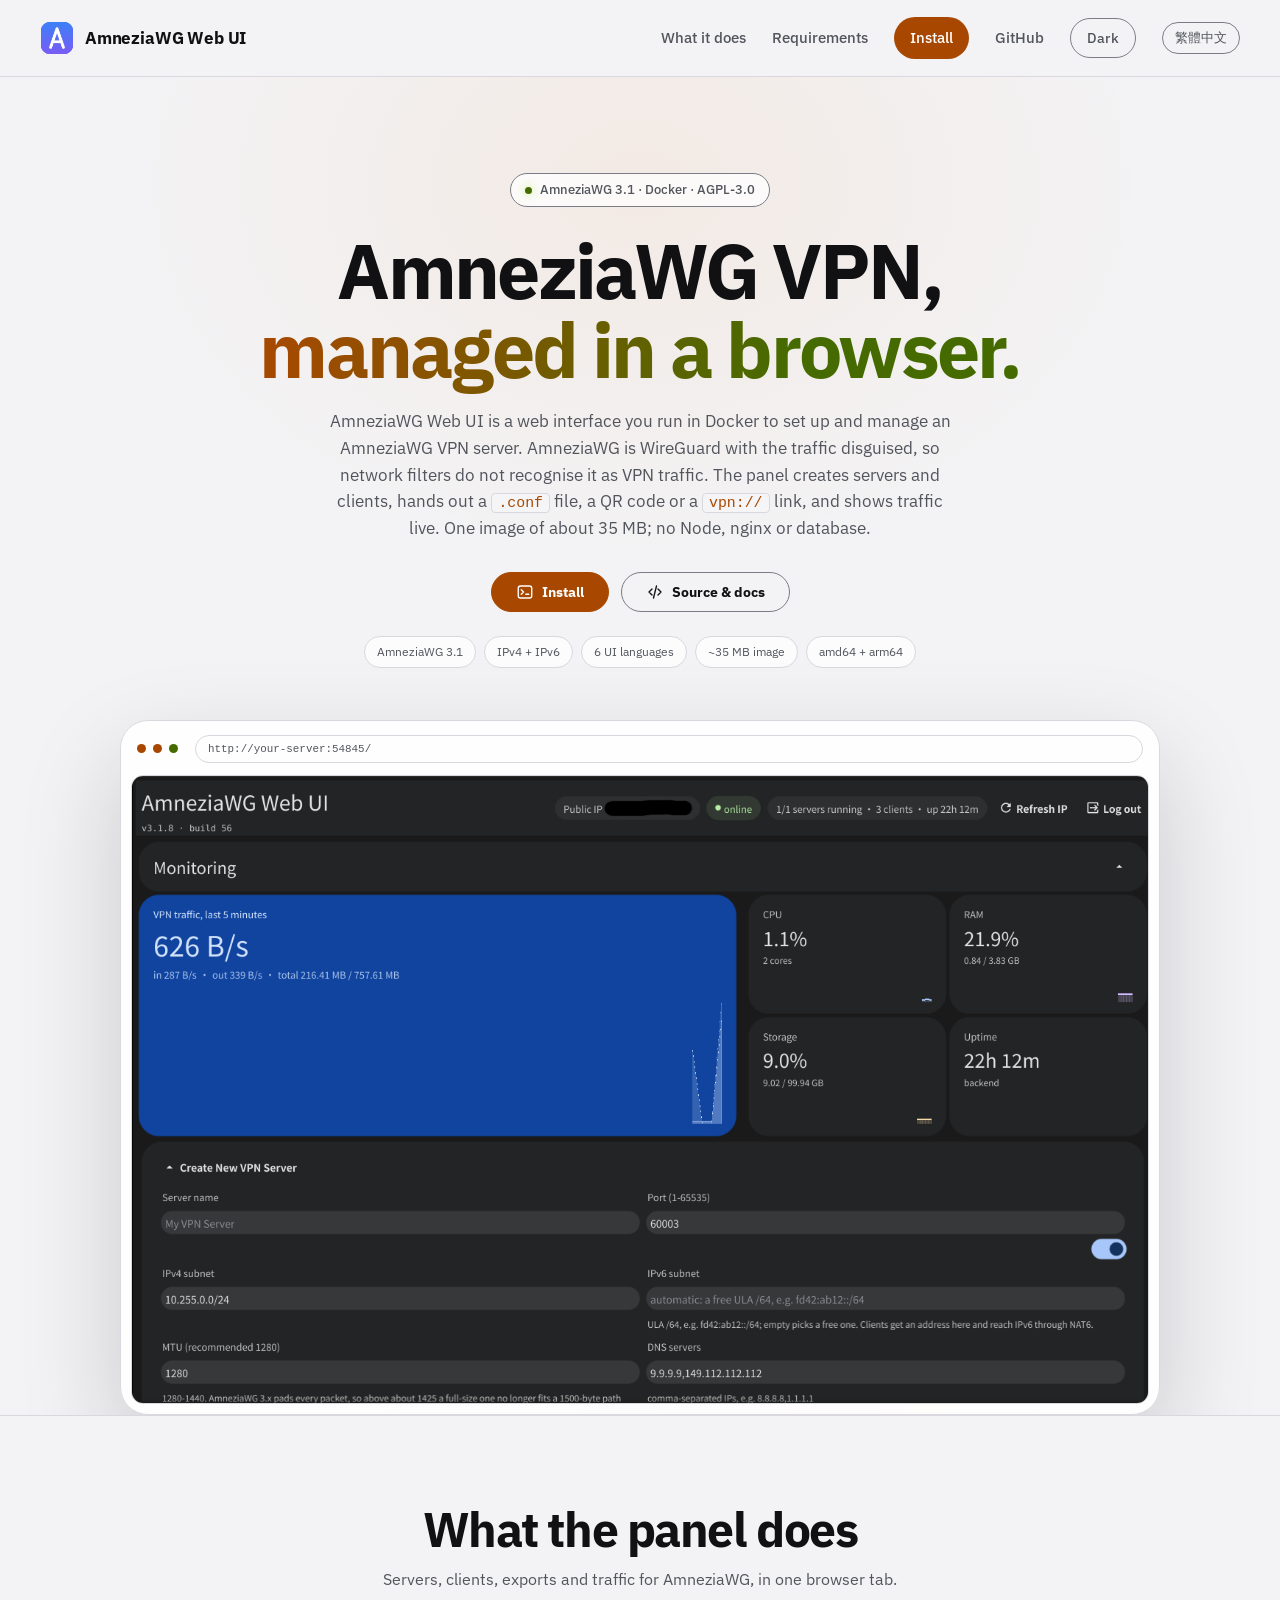
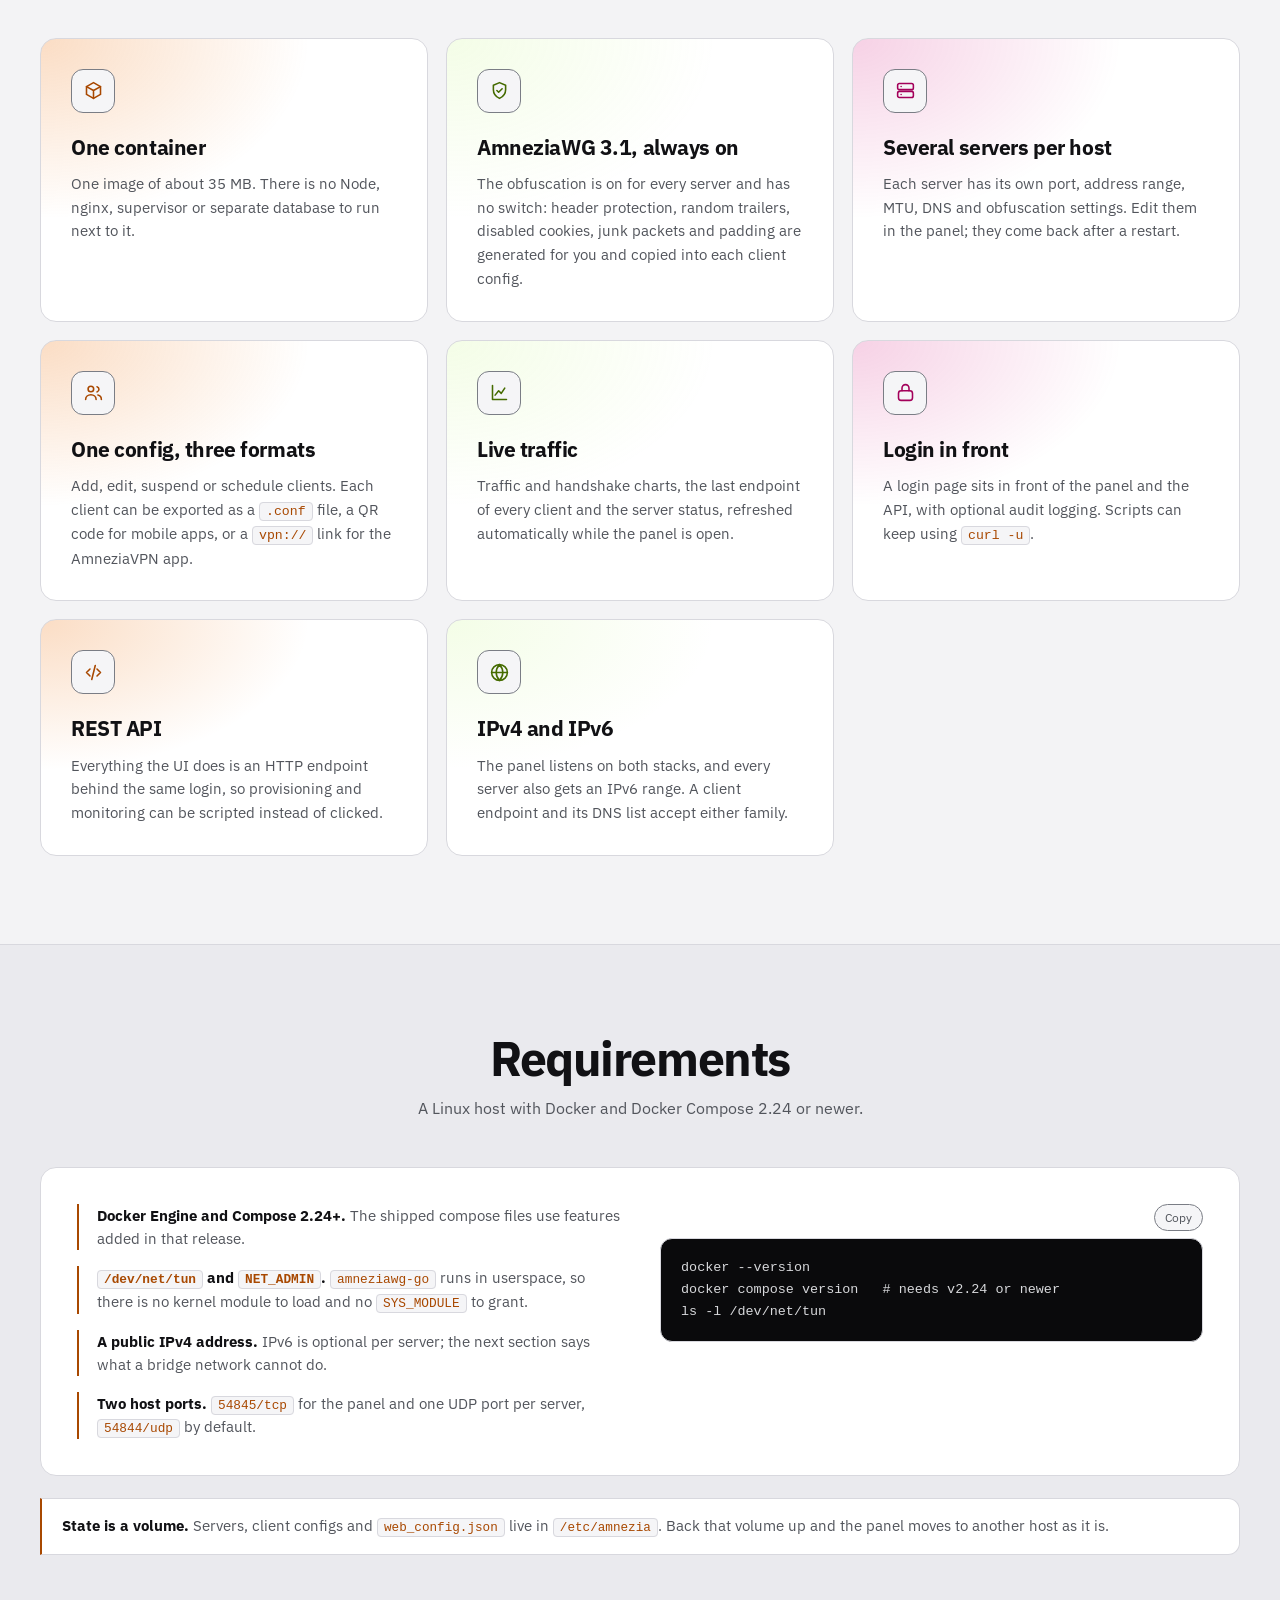
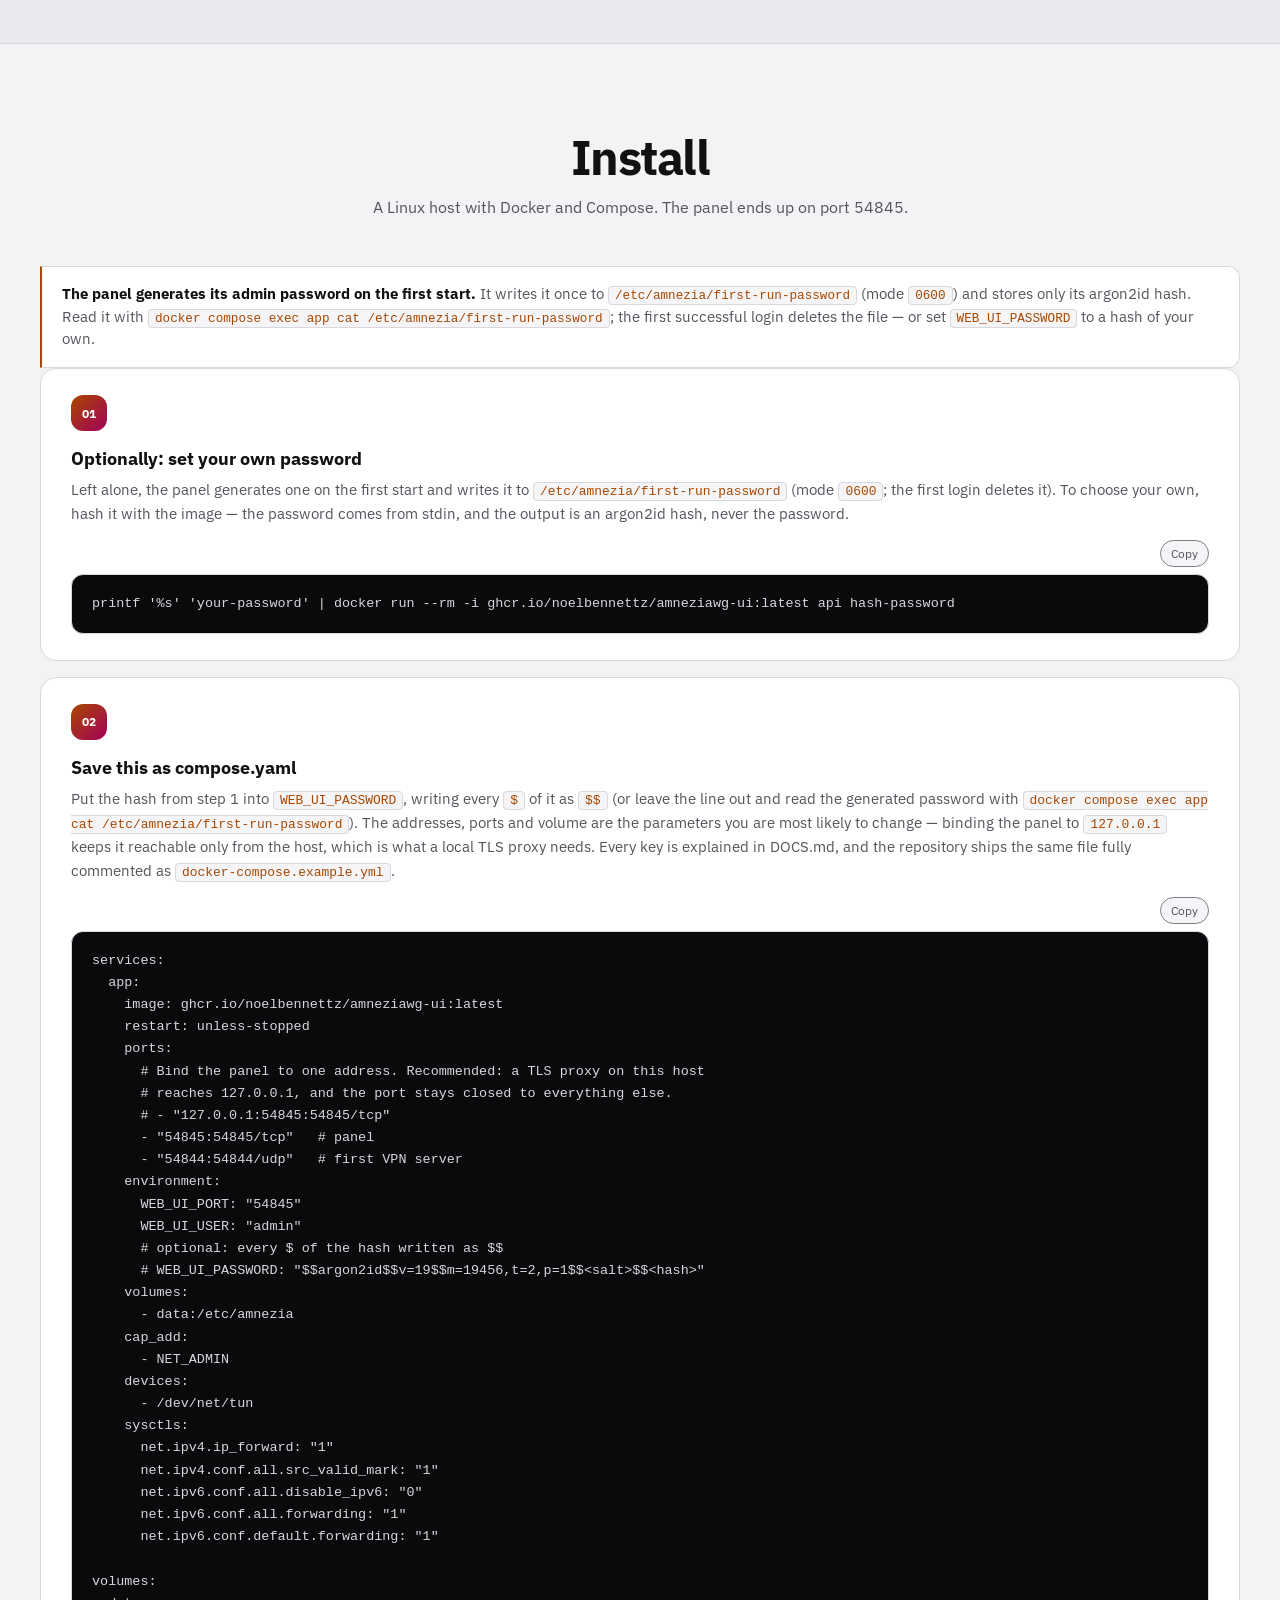
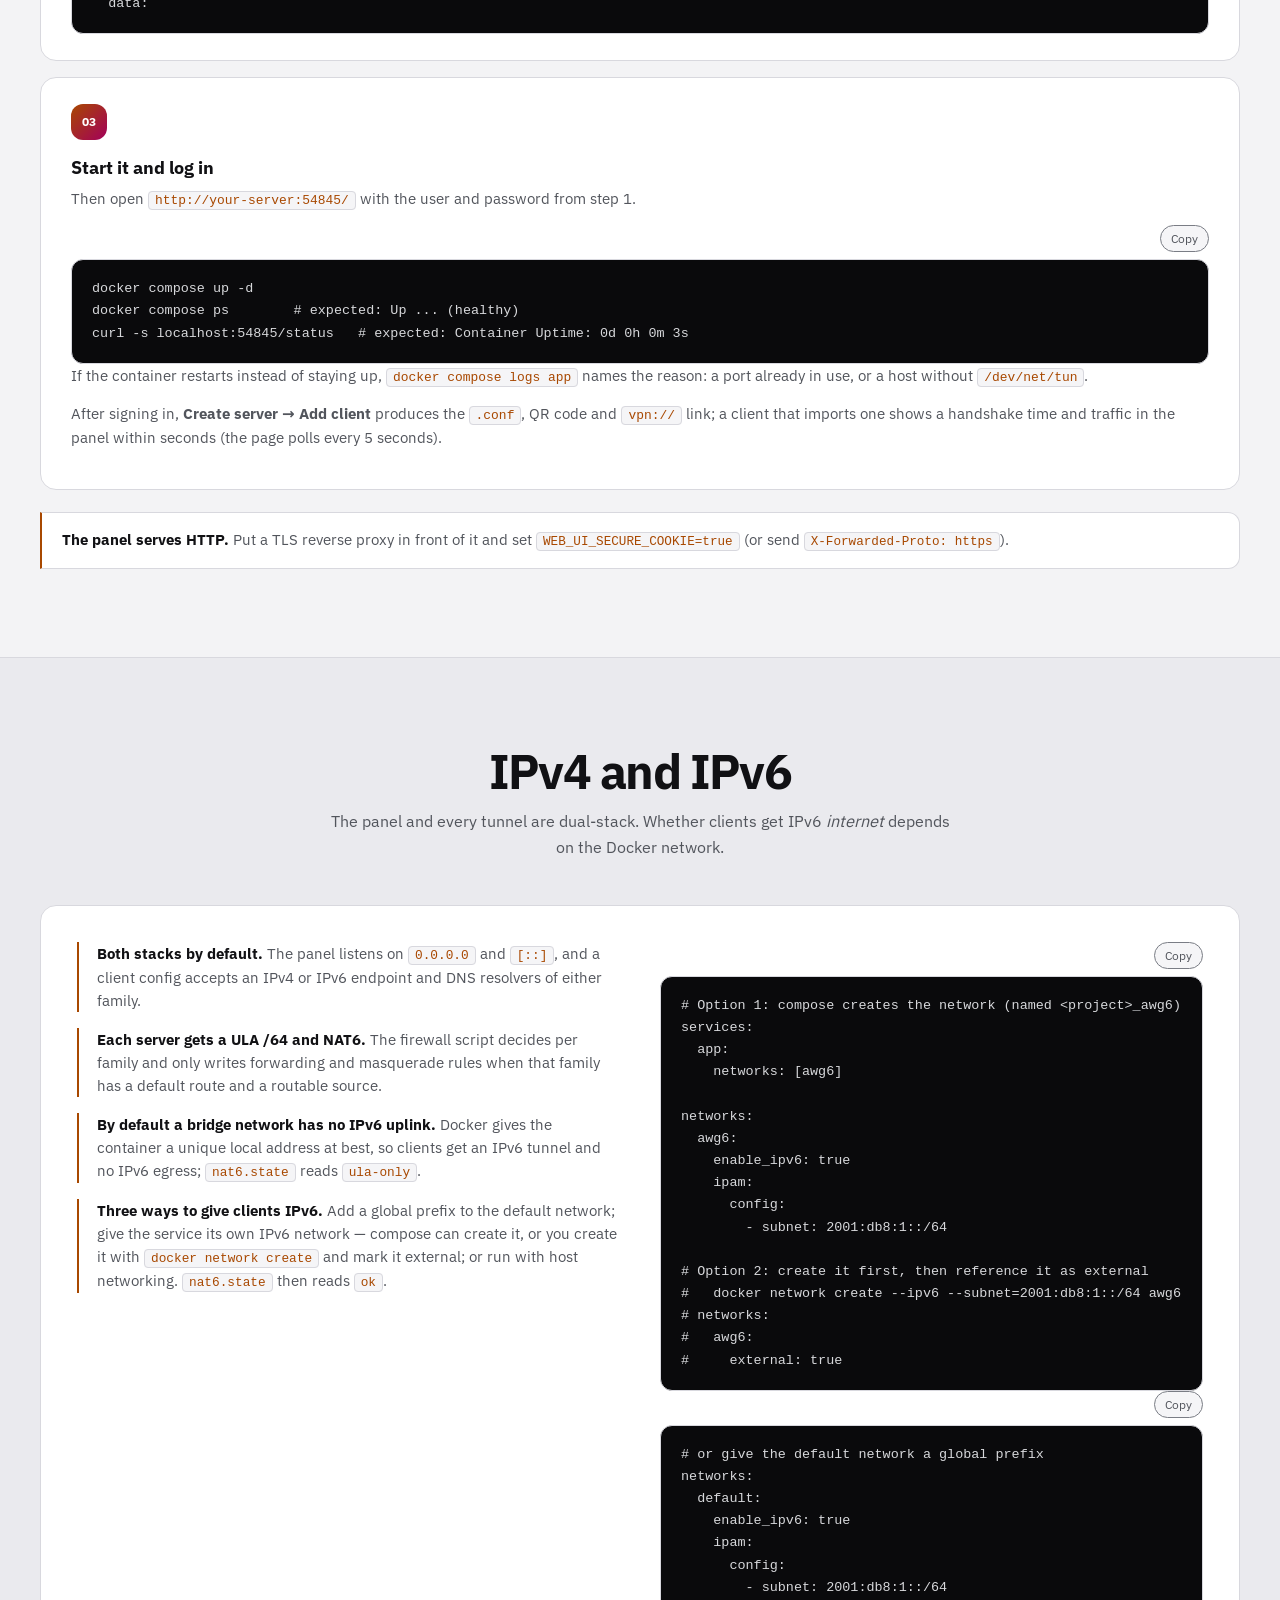
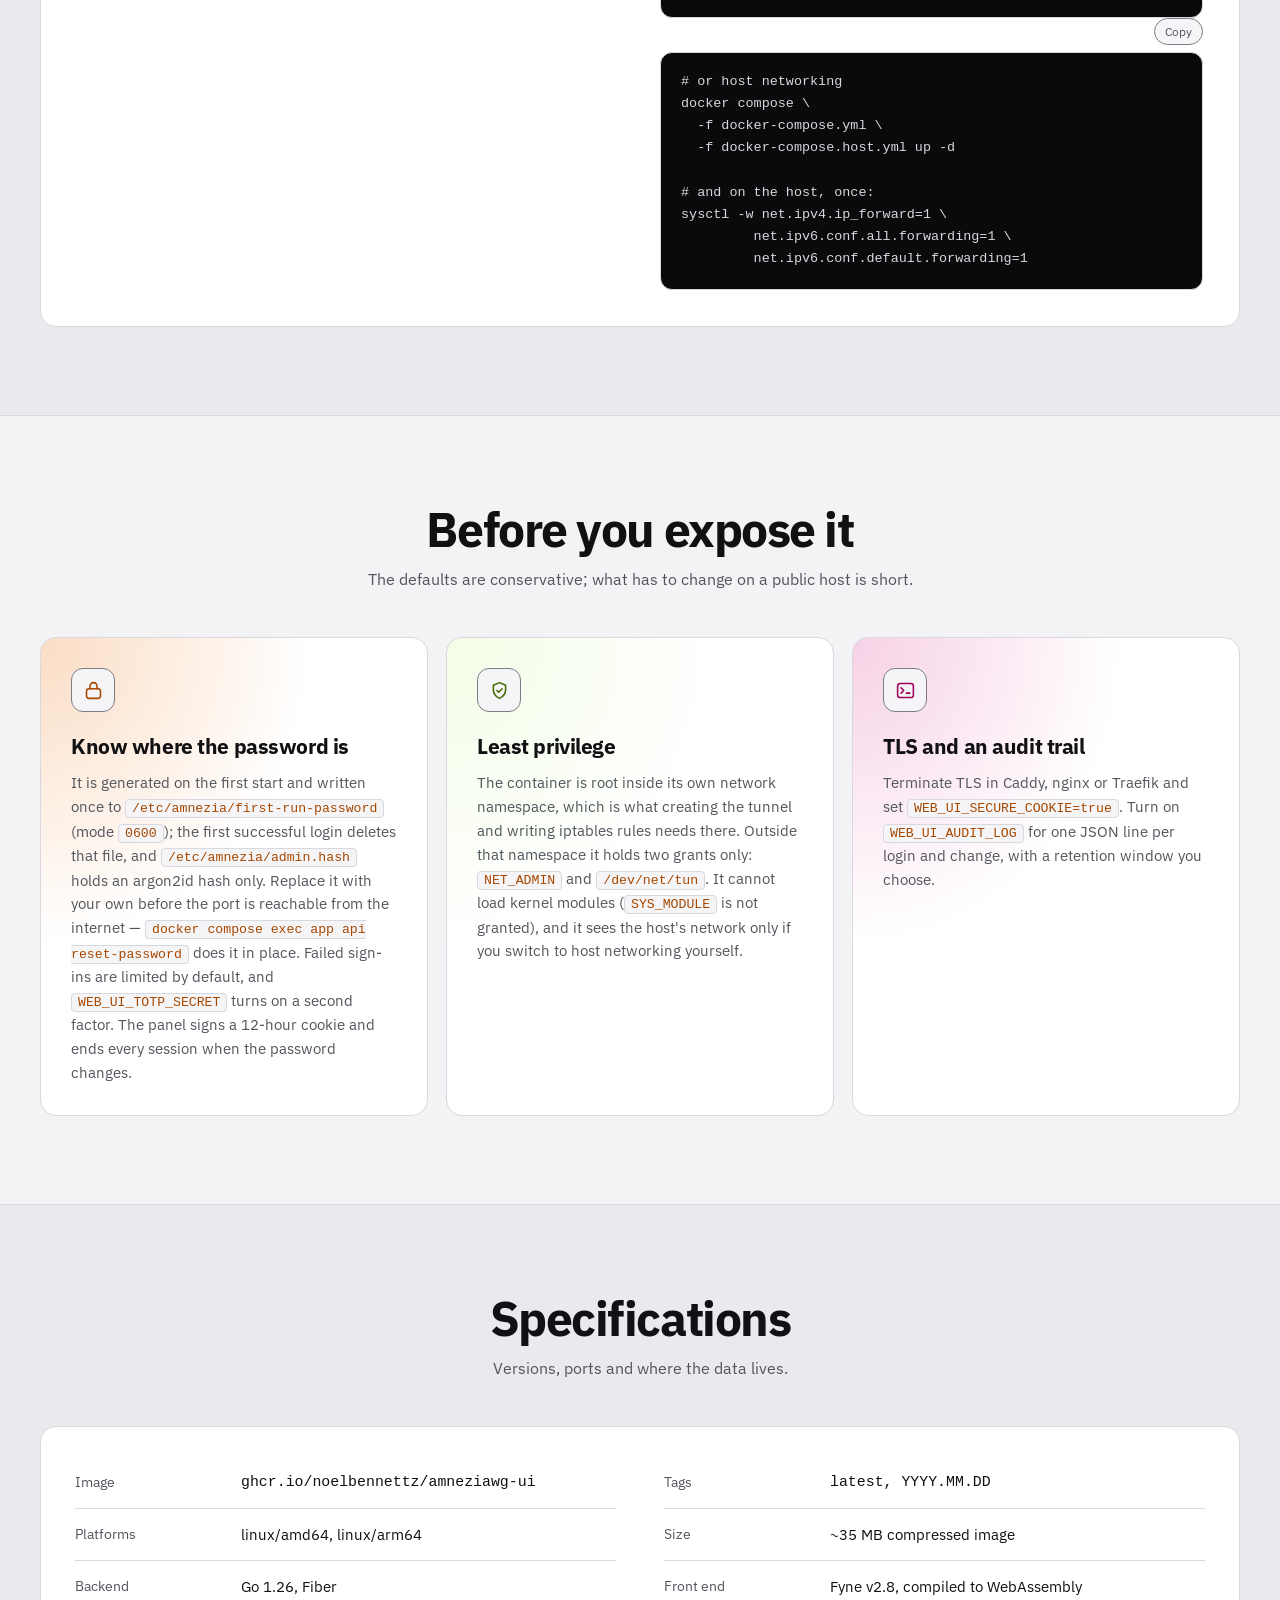
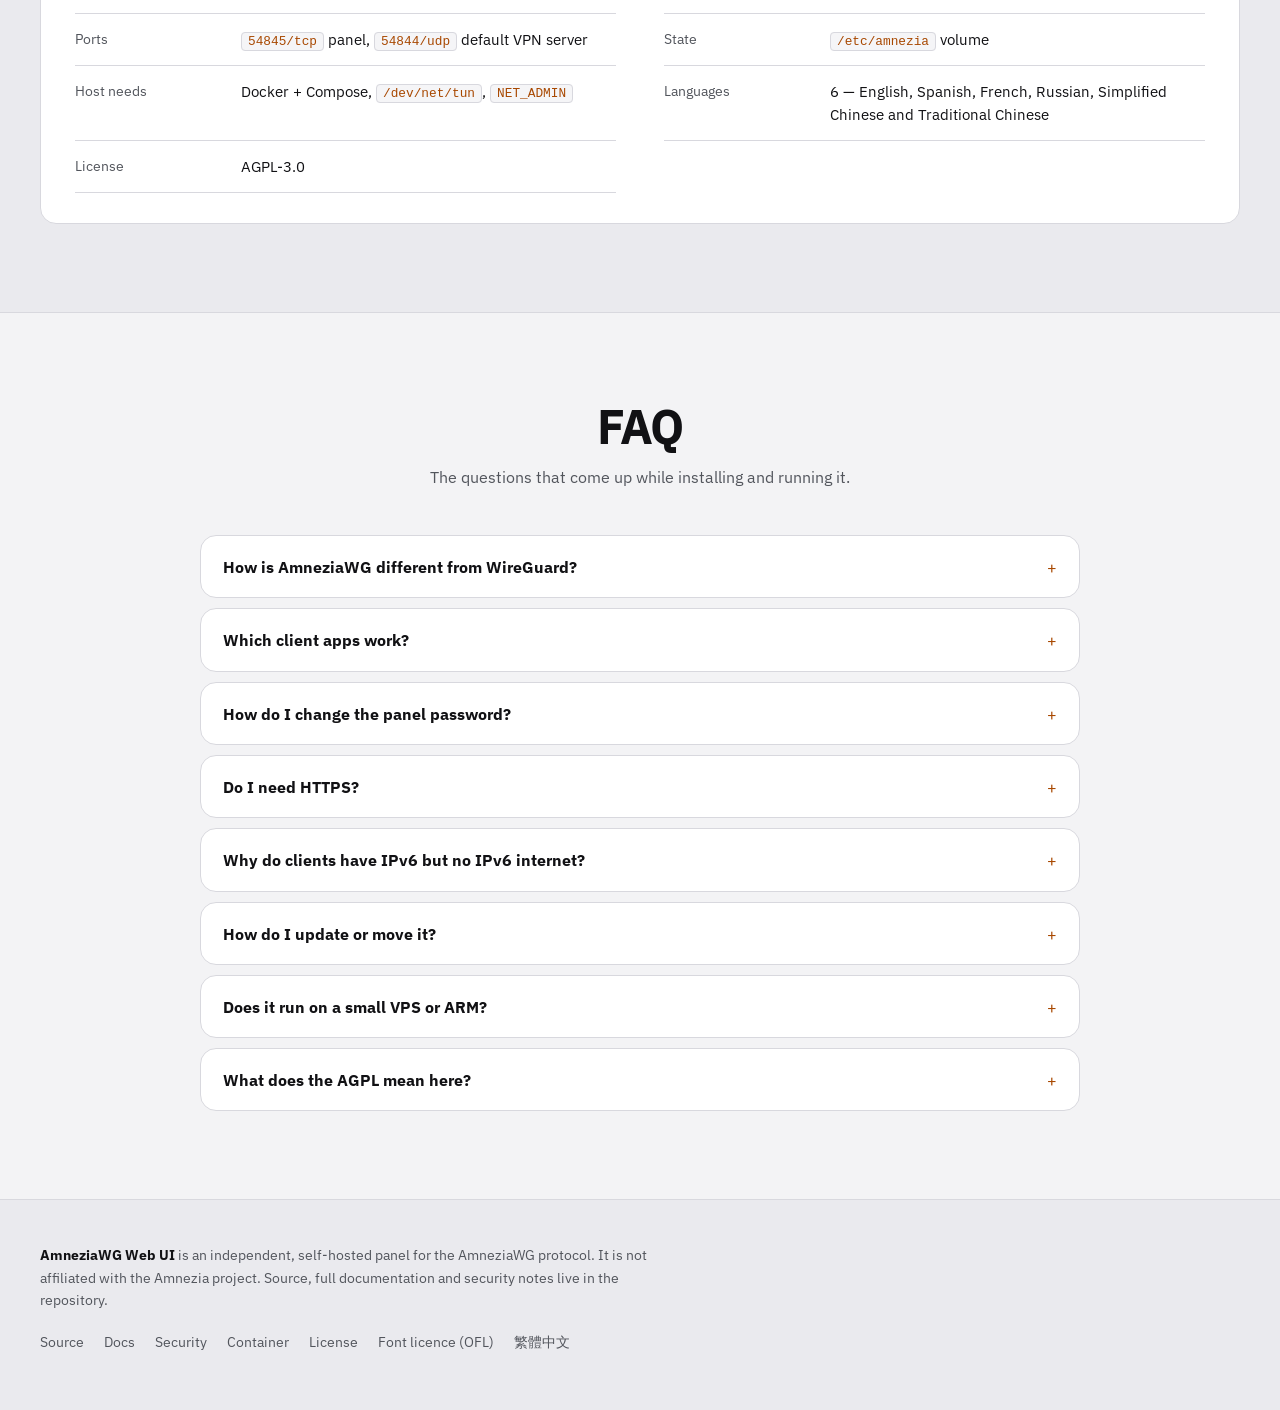
==== commit 8590d90e: "Move all four pages onto one Material 3 contract The four sites had four independent designs and fou" ====
--- a/docs/amneziawg-ui/index.html
+++ b/docs/amneziawg-ui/index.html
@@ -11,35 +11,8 @@
 <link rel="icon" href="assets/icon.png" type="image/png">
 <link rel="apple-touch-icon" href="assets/icon.png">
 <link rel="preload" href="assets/fonts/plex-700.woff2" as="font" type="font/woff2" crossorigin>
-<script>
-(function () {
-  var root = document.documentElement;
-  var zh = root.lang.indexOf("zh") === 0;
-  try {
-    var saved = localStorage.getItem("theme");
-    root.dataset.theme = saved ||
-      (window.matchMedia("(prefers-color-scheme: dark)").matches ? "dark" : "light");
-  } catch (e) { root.dataset.theme = "dark"; }
-  document.addEventListener("DOMContentLoaded", function () {
-    var btn = document.querySelector(".theme-toggle");
-    if (!btn) return;
-    function render() {
-      var dark = root.dataset.theme === "dark";
-      btn.textContent = dark ? (zh ? "日間" : "Light") : (zh ? "夜間" : "Dark");
-      btn.setAttribute("aria-label",
-        dark ? (zh ? "切換日間模式" : "Switch to light mode")
-             : (zh ? "切換夜間模式" : "Switch to dark mode"));
-      btn.setAttribute("aria-pressed", dark ? "true" : "false");
-    }
-    btn.addEventListener("click", function () {
-      root.dataset.theme = root.dataset.theme === "dark" ? "light" : "dark";
-      try { localStorage.setItem("theme", root.dataset.theme); } catch (e) {}
-      render();
-    });
-    render();
-  });
-})();
-</script>
+<script src="../theme.js"></script>
+<link rel="stylesheet" href="../m3.css">
 <link rel="stylesheet" href="style.css">
 <meta property="og:type" content="website">
 <meta property="og:title" content="AmneziaWG Web UI — your VPN, one container">
--- a/docs/m3.css
+++ b/docs/m3.css
@@ -0,0 +1,231 @@
+/* m3.css — the shared Material 3 contract for every page on this domain.
+
+   One system, four looks. The tokens below name the roles — colour, shape,
+   state layer, motion, elevation, type — and each page supplies its own seed
+   colour, its own fonts and one signature element.
+
+   Layout of the file: tokens and base rules sit inside @layer, so any rule a
+   page writes (unlayered) always wins. The components at the bottom are
+   unlayered on purpose: a page's `a { color: … }` must not be able to repaint
+   a filled button, and a page that really wants to change a component adds a
+   later rule of its own.
+
+   Shape steps are fixed: none 0, xs 4, sm 8, md 12, lg 16, xl 28, full 999.
+   A page chooses which steps it uses (iMail sits at the small end for its
+   print look, Hy2droid in the middle) but never invents a radius.
+   State layers are one set of opacities for every page: hover 8, focus 10,
+   pressed 12. Contrast of every colour pair is checked by
+   scripts/check-contrast.py. */
+
+@layer m3.tokens, m3.base;
+
+@layer m3.tokens {
+  :root {
+    /* Shape */
+    --md-sys-shape-none: 0px;
+    --md-sys-shape-xs: 4px;
+    --md-sys-shape-sm: 8px;
+    --md-sys-shape-md: 12px;
+    --md-sys-shape-lg: 16px;
+    --md-sys-shape-xl: 28px;
+    --md-sys-shape-full: 999px;
+
+    /* State layers */
+    --md-sys-state-hover: 0.08;
+    --md-sys-state-focus: 0.10;
+    --md-sys-state-pressed: 0.12;
+
+    /* Motion */
+    --md-sys-motion-short: 150ms;
+    --md-sys-motion-medium: 250ms;
+    --md-sys-motion-long: 400ms;
+    --md-sys-easing-standard: cubic-bezier(0.2, 0, 0, 1);
+    --md-sys-easing-emphasized: cubic-bezier(0.05, 0.7, 0.1, 1);
+
+    /* Elevation (levels 0-3; higher levels also mean a tonal surface step) */
+    --md-sys-elevation-1: 0 1px 2px rgba(0, 0, 0, 0.16),
+      0 1px 3px 1px rgba(0, 0, 0, 0.08);
+    --md-sys-elevation-2: 0 1px 2px rgba(0, 0, 0, 0.16),
+      0 2px 6px 2px rgba(0, 0, 0, 0.1);
+    --md-sys-elevation-3: 0 4px 8px 3px rgba(0, 0, 0, 0.12),
+      0 1px 3px rgba(0, 0, 0, 0.18);
+
+    /* Type scale. Sizes only: each page keeps its own family, weight and
+       tracking, which is where most of its character lives. */
+    --md-sys-type-display-size: clamp(2.5rem, 5vw, 3.75rem);
+    --md-sys-type-headline-size: clamp(1.75rem, 3.2vw, 2.5rem);
+    --md-sys-type-title-size: 1.25rem;
+    --md-sys-type-body-size: 1rem;
+    --md-sys-type-label-lg-size: 0.875rem;
+    --md-sys-type-label-md-size: 0.75rem;
+    --md-sys-type-label-sm-size: 0.6875rem;
+
+    /* Colour roles — a fallback palette in case a page forgets to seed one.
+       Pages override these in their own :root, which is unlayered. */
+    --md-sys-color-primary: #3f5a00;
+    --md-sys-color-on-primary: #ffffff;
+    --md-sys-color-primary-container: #dfe8c8;
+    --md-sys-color-on-primary-container: #1b2600;
+    --md-sys-color-tertiary: #1f5fd0;
+    --md-sys-color-on-tertiary: #ffffff;
+    --md-sys-color-surface: #f4f2ec;
+    --md-sys-color-surface-container-low: #efece2;
+    --md-sys-color-surface-container: #e9e5d9;
+    --md-sys-color-surface-container-high: #e3ded0;
+    --md-sys-color-on-surface: #141311;
+    --md-sys-color-on-surface-variant: #5b5649;
+    --md-sys-color-outline: #6d685e;
+    --md-sys-color-outline-variant: #d7d0c1;
+    --md-sys-color-error: #b3261e;
+    --md-sys-color-on-error: #ffffff;
+  }
+  :root[data-theme="dark"] {
+    --md-sys-color-primary: #c3dd8e;
+    --md-sys-color-on-primary: #1b2600;
+    --md-sys-color-primary-container: #3f5a00;
+    --md-sys-color-on-primary-container: #dfe8c8;
+    --md-sys-color-tertiary: #a8c7ff;
+    --md-sys-color-on-tertiary: #002f6c;
+    --md-sys-color-surface: #0e0e10;
+    --md-sys-color-surface-container-low: #16161a;
+    --md-sys-color-surface-container: #1c1c21;
+    --md-sys-color-surface-container-high: #232329;
+    --md-sys-color-on-surface: #ece9e1;
+    --md-sys-color-on-surface-variant: #a8a49a;
+    --md-sys-color-outline: #8a8780;
+    --md-sys-color-outline-variant: #2c2c31;
+    --md-sys-color-error: #ffb4ab;
+    --md-sys-color-on-error: #690005;
+  }
+}
+
+@layer m3.base {
+  * { box-sizing: border-box; }
+
+  /* The one motion rule every page shares: honour the system setting. */
+  @media (prefers-reduced-motion: reduce) {
+    *,
+    *::before,
+    *::after {
+      animation-duration: 0.001ms !important;
+      animation-iteration-count: 1 !important;
+      transition-duration: 0.001ms !important;
+      scroll-behavior: auto !important;
+    }
+  }
+
+  /* Focus was missing on all four pages. The ring is the primary role, so it
+     changes with the seed instead of being a fixed blue. */
+  :where(a[href], button, summary, [tabindex]):focus-visible {
+    outline: 3px solid var(--md-sys-color-primary);
+    outline-offset: 2px;
+    border-radius: var(--md-sys-shape-xs);
+  }
+
+  .skip {
+    position: absolute;
+    left: -9999px;
+    top: 0;
+    z-index: 100;
+    padding: 12px 20px;
+    border-radius: 0 0 var(--md-sys-shape-sm) 0;
+    background: var(--md-sys-color-primary);
+    color: var(--md-sys-color-on-primary);
+    font-size: var(--md-sys-type-label-lg-size);
+    font-weight: 600;
+    text-decoration: none;
+  }
+  .skip:focus { left: 0; }
+}
+
+
+/* Components are deliberately unlayered: a page rule such as
+   `a { color: … }` must not be able to repaint a filled button, and a page
+   that wants to override a component should do it by adding a later rule. */
+
+/* One theme control for the whole domain: an outlined M3 button sized for a
+   top app bar. Label and aria state come from theme.js. */
+.theme-toggle {
+  display: inline-flex;
+  align-items: center;
+  justify-content: center;
+  flex-shrink: 0;
+  min-height: 40px;
+  padding: 0 16px;
+  border: 1px solid var(--md-sys-color-outline);
+  border-radius: var(--md-sys-shape-full);
+  background: transparent;
+  color: var(--md-sys-color-on-surface-variant);
+  font-family: inherit;
+  font-size: var(--md-sys-type-label-lg-size);
+  font-weight: 500;
+  letter-spacing: 0.02em;
+  cursor: pointer;
+  transition: background-color var(--md-sys-motion-short) var(--md-sys-easing-standard),
+    border-color var(--md-sys-motion-short) var(--md-sys-easing-standard),
+    color var(--md-sys-motion-short) var(--md-sys-easing-standard);
+}
+.theme-toggle:hover {
+  background-color: color-mix(in srgb, var(--md-sys-color-primary) 8%, transparent);
+  border-color: var(--md-sys-color-primary);
+  color: var(--md-sys-color-on-surface);
+}
+.theme-toggle:active {
+  background-color: color-mix(in srgb, var(--md-sys-color-primary) 12%, transparent);
+}
+
+/* Buttons: shared structure and colour roles. Pages keep their own family,
+   weight and tracking on top — that is the signature, not the box. */
+.btn {
+  display: inline-flex;
+  align-items: center;
+  justify-content: center;
+  gap: 8px;
+  flex: 0 0 auto;
+  min-height: 40px;
+  padding: 0 24px;
+  border: 1px solid transparent;
+  border-radius: var(--md-sys-shape-full);
+  background: transparent;
+  color: var(--md-sys-color-on-surface);
+  font-size: var(--md-sys-type-label-lg-size);
+  font-weight: 500;
+  line-height: 1;
+  white-space: nowrap;
+  text-decoration: none;
+  cursor: pointer;
+  transition: background-color var(--md-sys-motion-short) var(--md-sys-easing-standard),
+    border-color var(--md-sys-motion-short) var(--md-sys-easing-standard),
+    color var(--md-sys-motion-short) var(--md-sys-easing-standard);
+}
+.btn:hover { text-decoration: none; }
+
+/* Filled: the primary action of a page. */
+.btn-primary {
+  background: var(--md-sys-color-primary);
+  border-color: var(--md-sys-color-primary);
+  color: var(--md-sys-color-on-primary);
+}
+.btn-primary:hover {
+  background: color-mix(in srgb, var(--md-sys-color-primary) 92%,
+    var(--md-sys-color-on-primary));
+  border-color: transparent;
+  color: var(--md-sys-color-on-primary);
+}
+.btn-primary:active {
+  background: color-mix(in srgb, var(--md-sys-color-primary) 88%,
+    var(--md-sys-color-on-primary));
+}
+
+/* Outlined: the secondary action. */
+.btn:not(.btn-primary) {
+  border-color: var(--md-sys-color-outline);
+  color: var(--md-sys-color-on-surface);
+}
+.btn:not(.btn-primary):hover {
+  background-color: color-mix(in srgb, var(--md-sys-color-primary) 8%, transparent);
+  border-color: var(--md-sys-color-primary);
+  color: var(--md-sys-color-on-surface);
+}
+
+.btn svg { width: 18px; height: 18px; flex-shrink: 0; }
--- a/docs/amneziawg-ui/style.css
+++ b/docs/amneziawg-ui/style.css
@@ -1,5 +1,9 @@
-/* AmneziaWG Web UI — dark product style, inspired by the Amnezia visual language.
-   Original layout, copy and graphics; IBM Plex Sans is self-hosted under the OFL. */
+/* AmneziaWG Web UI — the product page on the shared M3 contract (m3.css).
+   Seed: orange (plus lime and pink as the tertiary accents the panel itself
+   uses). Signature: the browser frame and the radial hero glow; it is the only
+   page that leans on the larger end of the shape scale.
+
+   IBM Plex Sans is self-hosted under the OFL; no external font requests. */
 
 @font-face {
   font-family: "IBM Plex Sans";
@@ -25,40 +29,66 @@
 
 :root {
   color-scheme: dark;
-  --bg: #0e0e11;
-  --bg-2: #101012;
-  --surface: #17181c;
-  --surface-2: #1c1d21;
-  --line: #2b2b2b;
-  --line-2: #3a3b40;
-  --text: #eaeaec;
-  --muted: #878b91;
-  --dim: #5f6268;
-  --orange: #ed700a;
-  --peach: #fbb26a;
-  --lime: #aef151;
-  --pink: #cf0070;
+
+  --md-sys-color-primary: #ffb27a;
+  --md-sys-color-on-primary: #3d1c00;
+  --md-sys-color-primary-container: #5a2a00;
+  --md-sys-color-on-primary-container: #ffdcc2;
+  --md-sys-color-tertiary: #c8f77f;
+  --md-sys-color-on-tertiary: #173000;
+  --md-sys-color-surface: #0e0e11;
+  --md-sys-color-surface-container-low: #101012;
+  --md-sys-color-surface-container: #17181c;
+  --md-sys-color-surface-container-high: #1c1d21;
+  --md-sys-color-on-surface: #eaeaec;
+  --md-sys-color-on-surface-variant: #a3a7ae;
+  --md-sys-color-outline: #7c8087;
+  --md-sys-color-outline-variant: #2b2b2b;
+  --md-sys-color-error: #ffb4ab;
+  --md-sys-color-on-error: #690005;
+
+  /* Aliases: the rest of this file still speaks the old names. */
+  --bg: var(--md-sys-color-surface);
+  --bg-2: var(--md-sys-color-surface-container-low);
+  --surface: var(--md-sys-color-surface-container);
+  --surface-2: var(--md-sys-color-surface-container-high);
+  --line: var(--md-sys-color-outline-variant);
+  --line-2: var(--md-sys-color-outline);
+  --text: var(--md-sys-color-on-surface);
+  --muted: var(--md-sys-color-on-surface-variant);
+  --dim: var(--md-sys-color-on-surface-variant);
+
+  --orange: var(--md-sys-color-primary);
+  --peach: var(--md-sys-color-primary);
+  --lime: var(--md-sys-color-tertiary);
+  --pink: #ff9ecb;
+
   --max: 1200px;
-  --radius: 20px;
+  --radius: var(--md-sys-shape-lg);
 }
 
 :root[data-theme="light"] {
   color-scheme: light;
-  --bg: #f3f3f5;
-  --bg-2: #eaeaee;
-  --surface: #ffffff;
-  --surface-2: #f5f5f7;
-  --line: #d8d8de;
-  --line-2: #c2c2ca;
-  --text: #111114;
-  --muted: #5e6069;
-  --dim: #85858e;
-  --orange: #b95a00;
-  --peach: #9a4a00;
-  --lime: #4f7a00;
+
+  --md-sys-color-primary: #a84800;
+  --md-sys-color-on-primary: #ffffff;
+  --md-sys-color-primary-container: #ffdcc2;
+  --md-sys-color-on-primary-container: #351000;
+  --md-sys-color-tertiary: #456b00;
+  --md-sys-color-on-tertiary: #ffffff;
+  --md-sys-color-surface: #f3f3f5;
+  --md-sys-color-surface-container-low: #eaeaee;
+  --md-sys-color-surface-container: #ffffff;
+  --md-sys-color-surface-container-high: #f5f5f7;
+  --md-sys-color-on-surface: #111114;
+  --md-sys-color-on-surface-variant: #52555c;
+  --md-sys-color-outline: #7a7d85;
+  --md-sys-color-outline-variant: #d8d8de;
+  --md-sys-color-error: #b3261e;
+  --md-sys-color-on-error: #ffffff;
+
   --pink: #a3005a;
 }
-:root[data-theme="light"] .btn-primary:hover { color: #fff; }
 :root[data-theme="light"] .browser { box-shadow: 0 40px 100px rgba(20, 20, 40, 0.18); }
 :root[data-theme="light"] .hero::before { opacity: 0.55; }
 :root[data-theme="light"] .hero::after { opacity: 0.45; }
@@ -94,16 +124,6 @@
   margin-inline: auto;
 }
 
-.skip {
-  position: absolute;
-  left: -9999px;
-  top: 0;
-  z-index: 100;
-  padding: 10px 16px;
-  background: var(--text);
-  color: var(--bg);
-}
-
 /* Header */
 
 .site-header {
@@ -135,7 +155,7 @@
 .brand img {
   width: 34px;
   height: 34px;
-  border-radius: 10px;
+  border-radius: var(--md-sys-shape-md);
 }
 .nav {
   display: flex;
@@ -147,34 +167,24 @@
 .nav a:hover { color: var(--text); text-decoration: none; }
 .nav-cta {
   padding: 9px 16px;
-  border-radius: 999px;
-  background: var(--text);
-  color: var(--bg) !important;
+  border-radius: var(--md-sys-shape-full);
+  background: var(--md-sys-color-primary);
+  color: var(--md-sys-color-on-primary) !important;
   font-weight: 600;
-}
-.nav-cta:hover { background: var(--peach); }
+  transition: background-color var(--md-sys-motion-short) var(--md-sys-easing-standard);
+}
+.nav-cta:hover {
+  background: color-mix(in srgb, var(--md-sys-color-primary) 92%,
+    var(--md-sys-color-on-primary));
+}
 .lang {
   border: 1px solid var(--line-2);
-  border-radius: 999px;
+  border-radius: var(--md-sys-shape-full);
   padding: 5px 12px;
   font-size: 0.8rem !important;
   white-space: nowrap;
 }
 .lang:hover { border-color: var(--peach); }
-.theme-toggle {
-  min-height: 30px;
-  padding: 6px 12px;
-  border: 1px solid var(--line-2);
-  border-radius: 999px;
-  background: none;
-  color: var(--muted);
-  font-family: inherit;
-  font-size: 0.72rem;
-  font-weight: 500;
-  cursor: pointer;
-}
-.theme-toggle:hover { color: var(--text); border-color: var(--peach); }
-
 @media (max-width: 900px) {
   .nav .hide-sm { display: none; }
   .site-header .container { min-height: 64px; }
@@ -241,7 +251,7 @@
   gap: 8px;
   padding: 6px 14px;
   border: 1px solid var(--line-2);
-  border-radius: 999px;
+  border-radius: var(--md-sys-shape-full);
   background: color-mix(in srgb, var(--surface) 78%, transparent);
   color: var(--muted);
   font-size: 0.82rem;
@@ -281,23 +291,7 @@
   gap: 12px;
   margin-bottom: 24px;
 }
-.btn {
-  display: inline-flex;
-  align-items: center;
-  gap: 9px;
-  padding: 13px 24px;
-  border: 1px solid transparent;
-  border-radius: 999px;
-  font-size: 0.95rem;
-  font-weight: 600;
-  transition: background 0.15s ease, border-color 0.15s ease, color 0.15s ease;
-}
-.btn:hover { text-decoration: none; }
-.btn-primary { background: var(--text); color: var(--bg); }
-.btn-primary:hover { background: var(--peach); }
-.btn-ghost { border-color: var(--line-2); color: var(--text); background: transparent; }
-.btn-ghost:hover { border-color: var(--peach); color: var(--peach); }
-.btn svg { width: 17px; height: 17px; }
+.btn { font-weight: 600; }
 
 .pills {
   display: flex;
@@ -309,7 +303,7 @@
 .pill {
   padding: 5px 12px;
   border: 1px solid var(--line);
-  border-radius: 999px;
+  border-radius: var(--md-sys-shape-full);
   color: var(--muted);
   font-size: 0.78rem;
   background: color-mix(in srgb, var(--surface) 78%, transparent);
@@ -324,7 +318,7 @@
   margin: 0 auto;
   padding: 10px;
   border: 1px solid var(--line);
-  border-radius: var(--radius);
+  border-radius: var(--md-sys-shape-xl);
   background: color-mix(in srgb, var(--surface) 92%, transparent);
   box-shadow: 0 40px 100px rgba(0, 0, 0, 0.55);
   text-align: left;
@@ -349,7 +343,7 @@
   margin-left: 10px;
   padding: 5px 12px;
   border: 1px solid var(--line);
-  border-radius: 999px;
+  border-radius: var(--md-sys-shape-full);
   color: var(--dim);
   font-family: ui-monospace, SFMono-Regular, Menlo, Consolas, monospace;
   font-size: 0.68rem;
@@ -360,7 +354,7 @@
 .browser img {
   width: 100%;
   height: auto;
-  border-radius: 12px;
+  border-radius: var(--md-sys-shape-md);
   border: 1px solid var(--line);
 }
 
@@ -405,9 +399,13 @@
   border-radius: var(--radius);
   background: var(--surface);
   overflow: hidden;
-  transition: border-color 0.15s ease, transform 0.15s ease;
-}
-.card:hover { border-color: var(--line-2); transform: translateY(-2px); }
+  transition: border-color var(--md-sys-motion-short) var(--md-sys-easing-standard),
+    background-color var(--md-sys-motion-short) var(--md-sys-easing-standard);
+}
+.card:hover {
+  border-color: var(--line-2);
+  background-color: color-mix(in srgb, var(--orange) 6%, var(--surface));
+}
 .card::after {
   content: "";
   position: absolute;
@@ -445,7 +443,7 @@
   display: grid;
   place-items: center;
   border: 1px solid var(--line-2);
-  border-radius: 12px;
+  border-radius: var(--md-sys-shape-md);
   background: var(--surface-2);
   color: var(--peach);
 }
@@ -501,9 +499,9 @@
   width: 36px;
   height: 36px;
   margin-bottom: 14px;
-  border-radius: 10px;
+  border-radius: var(--md-sys-shape-md);
   background: linear-gradient(135deg, var(--orange), var(--pink));
-  color: #fff;
+  color: var(--md-sys-color-on-primary);
   font-size: 0.78rem;
   font-weight: 700;
 }
@@ -516,7 +514,7 @@
   margin: 0;
   padding: 18px 20px;
   border: 1px solid var(--line);
-  border-radius: 14px;
+  border-radius: var(--md-sys-shape-md);
   background: #0a0a0c;
   color: #d7d8db;
   font-size: 0.84rem;
@@ -533,7 +531,7 @@
   right: 0;
   padding: 5px 10px;
   border: 1px solid var(--line-2);
-  border-radius: 999px;
+  border-radius: var(--md-sys-shape-full);
   background: var(--surface-2);
   color: var(--muted);
   font-family: inherit;
@@ -548,7 +546,7 @@
   padding: 16px 20px;
   border: 1px solid var(--line);
   border-left: 2px solid var(--orange);
-  border-radius: 0 14px 14px 0;
+  border-radius: 0 var(--md-sys-shape-md) var(--md-sys-shape-md) 0;
   color: var(--muted);
   background: var(--surface);
   font-size: 0.92rem;
@@ -588,7 +586,7 @@
 .faq { display: grid; gap: 10px; max-width: 880px; margin-inline: auto; }
 .faq details {
   border: 1px solid var(--line);
-  border-radius: 16px;
+  border-radius: var(--md-sys-shape-lg);
   background: var(--surface);
   padding: 18px 22px;
 }
@@ -613,7 +611,7 @@
 code {
   padding: 1px 6px;
   border: 1px solid var(--line);
-  border-radius: 6px;
+  border-radius: var(--md-sys-shape-xs);
   background: var(--surface-2);
   color: var(--peach);
   font-size: 0.86em;
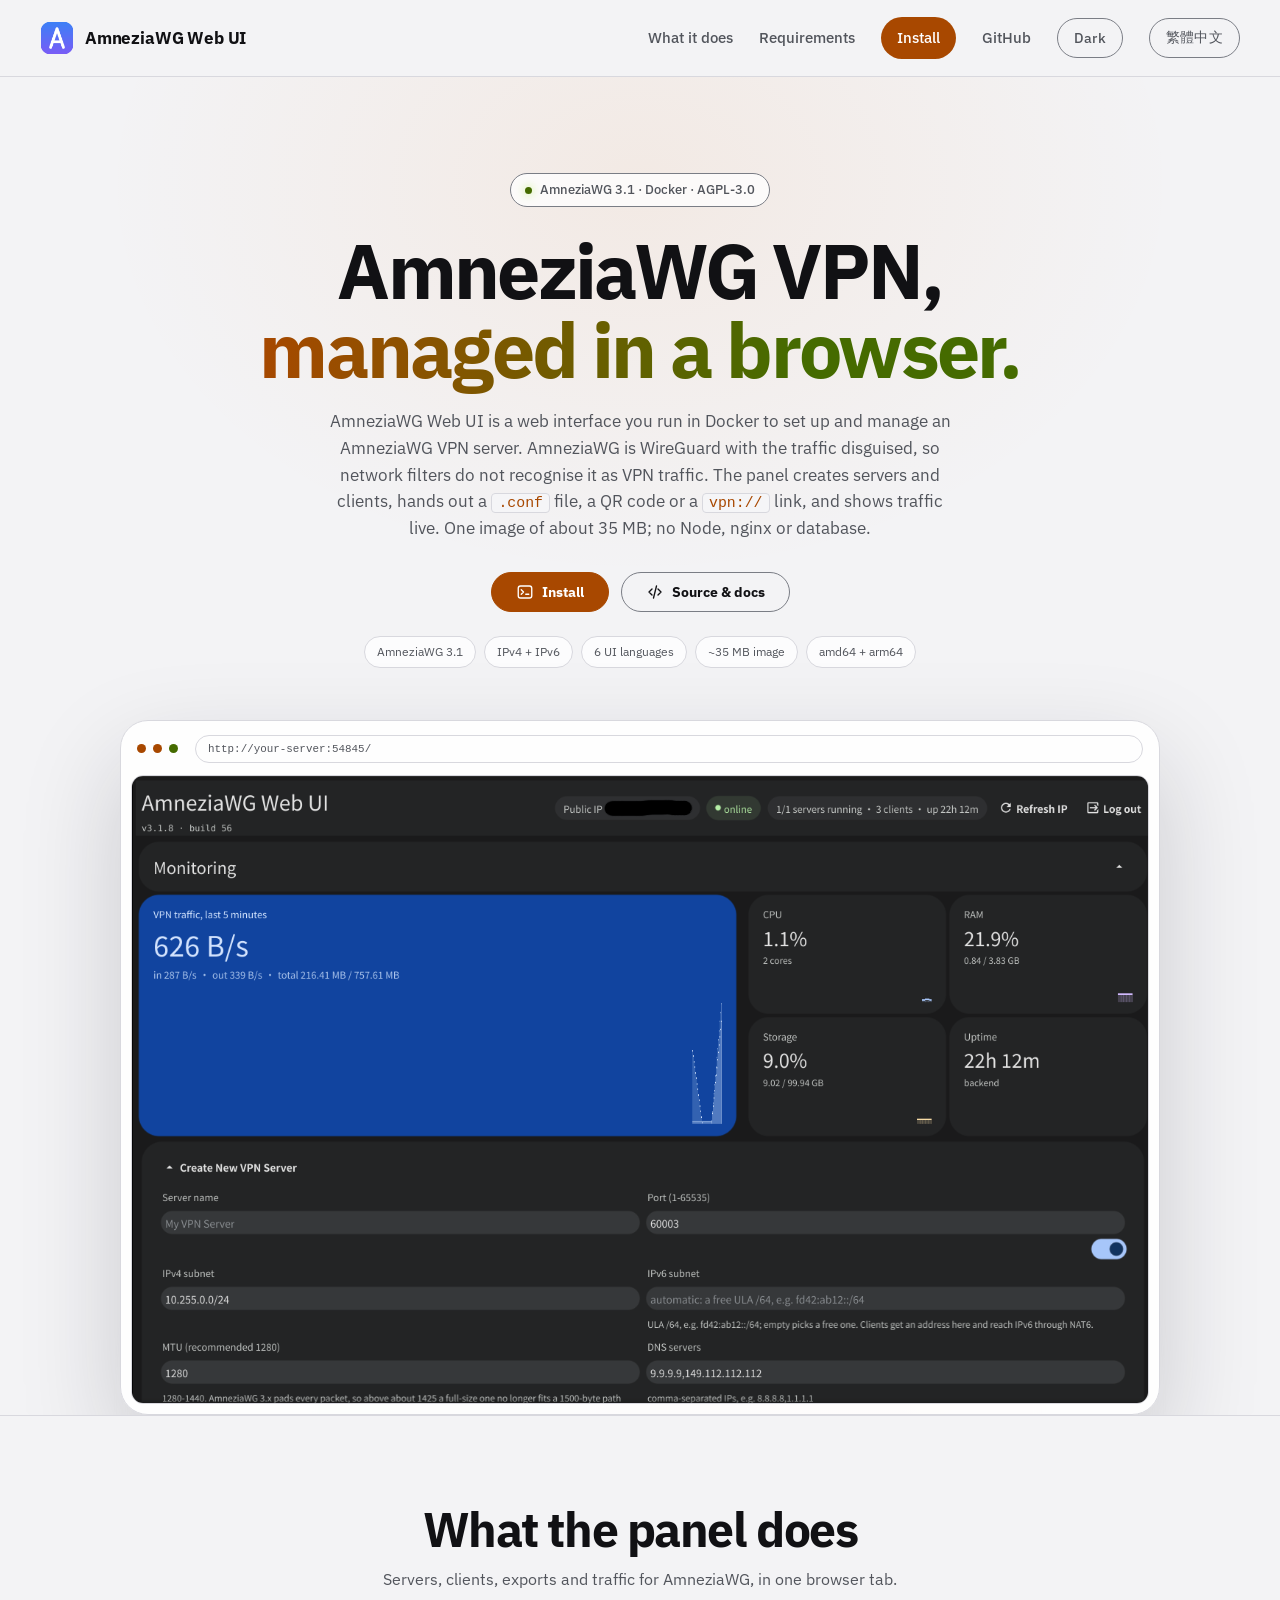
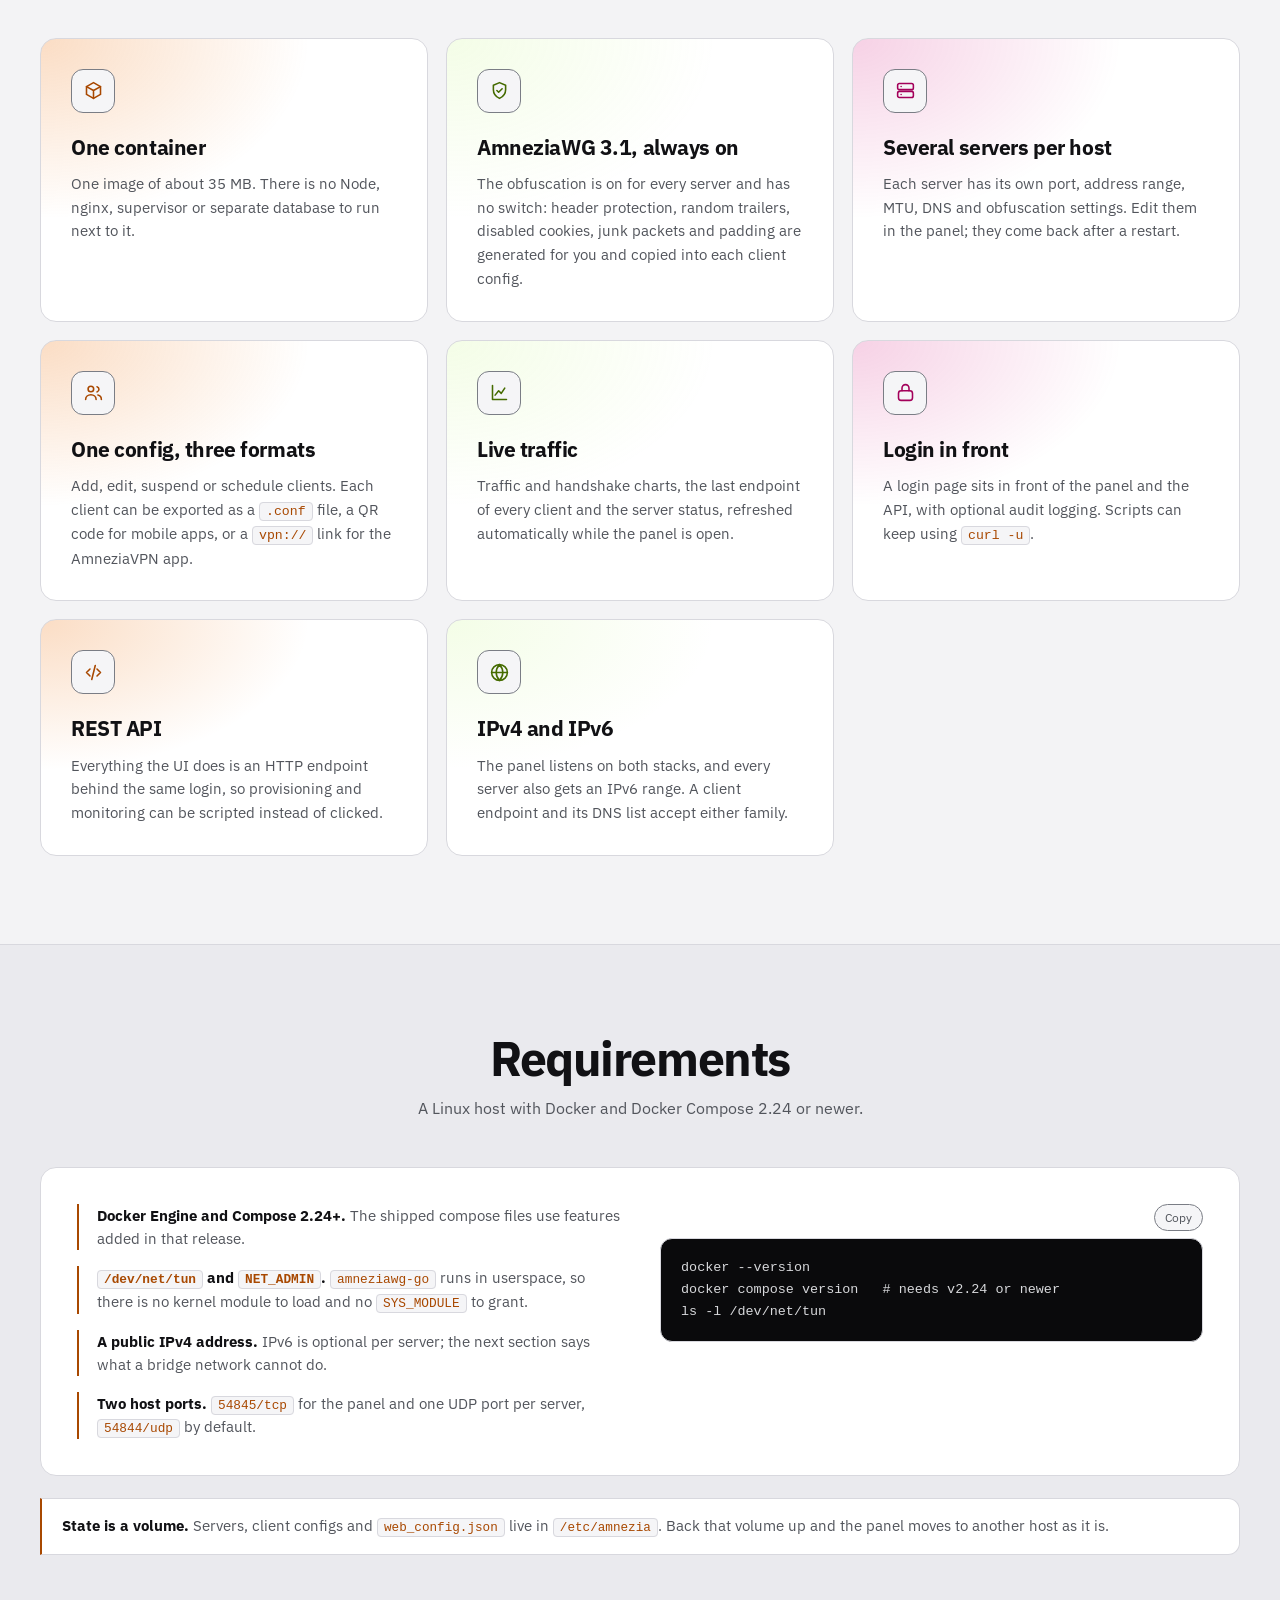
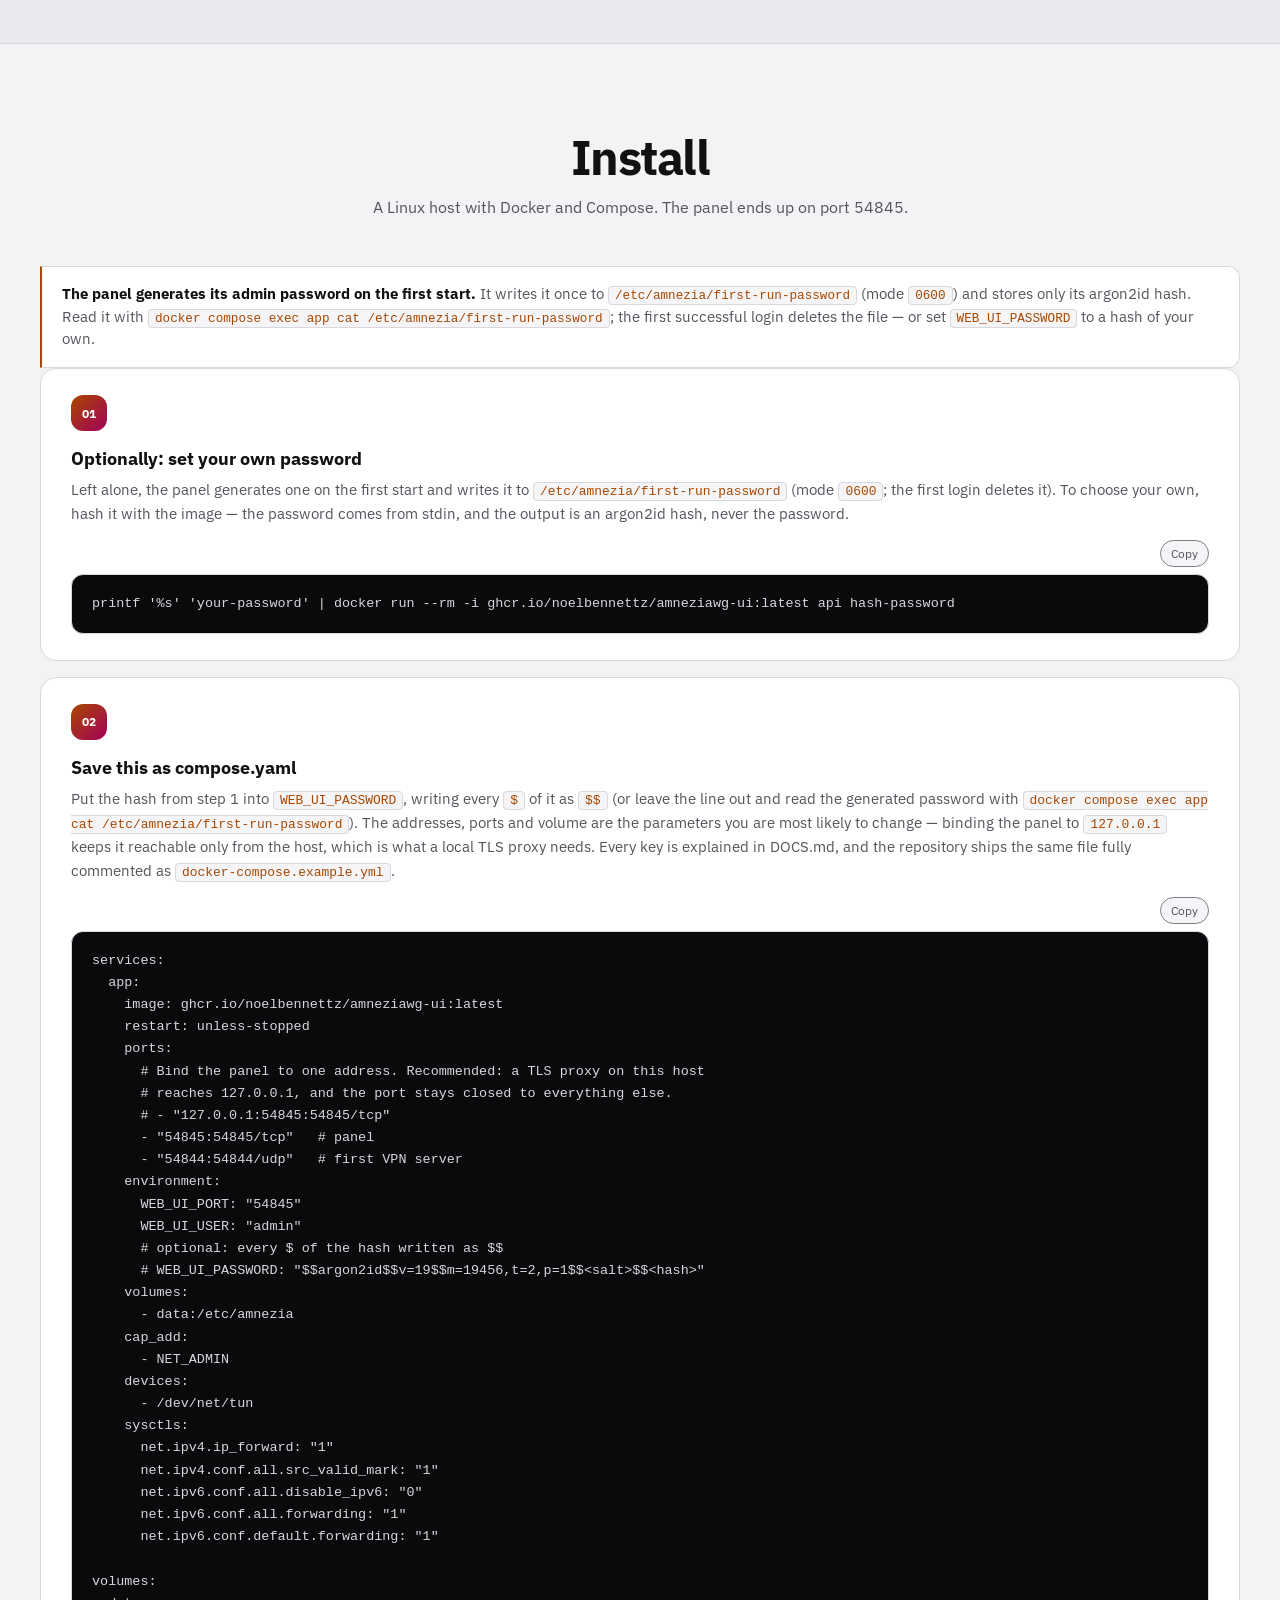
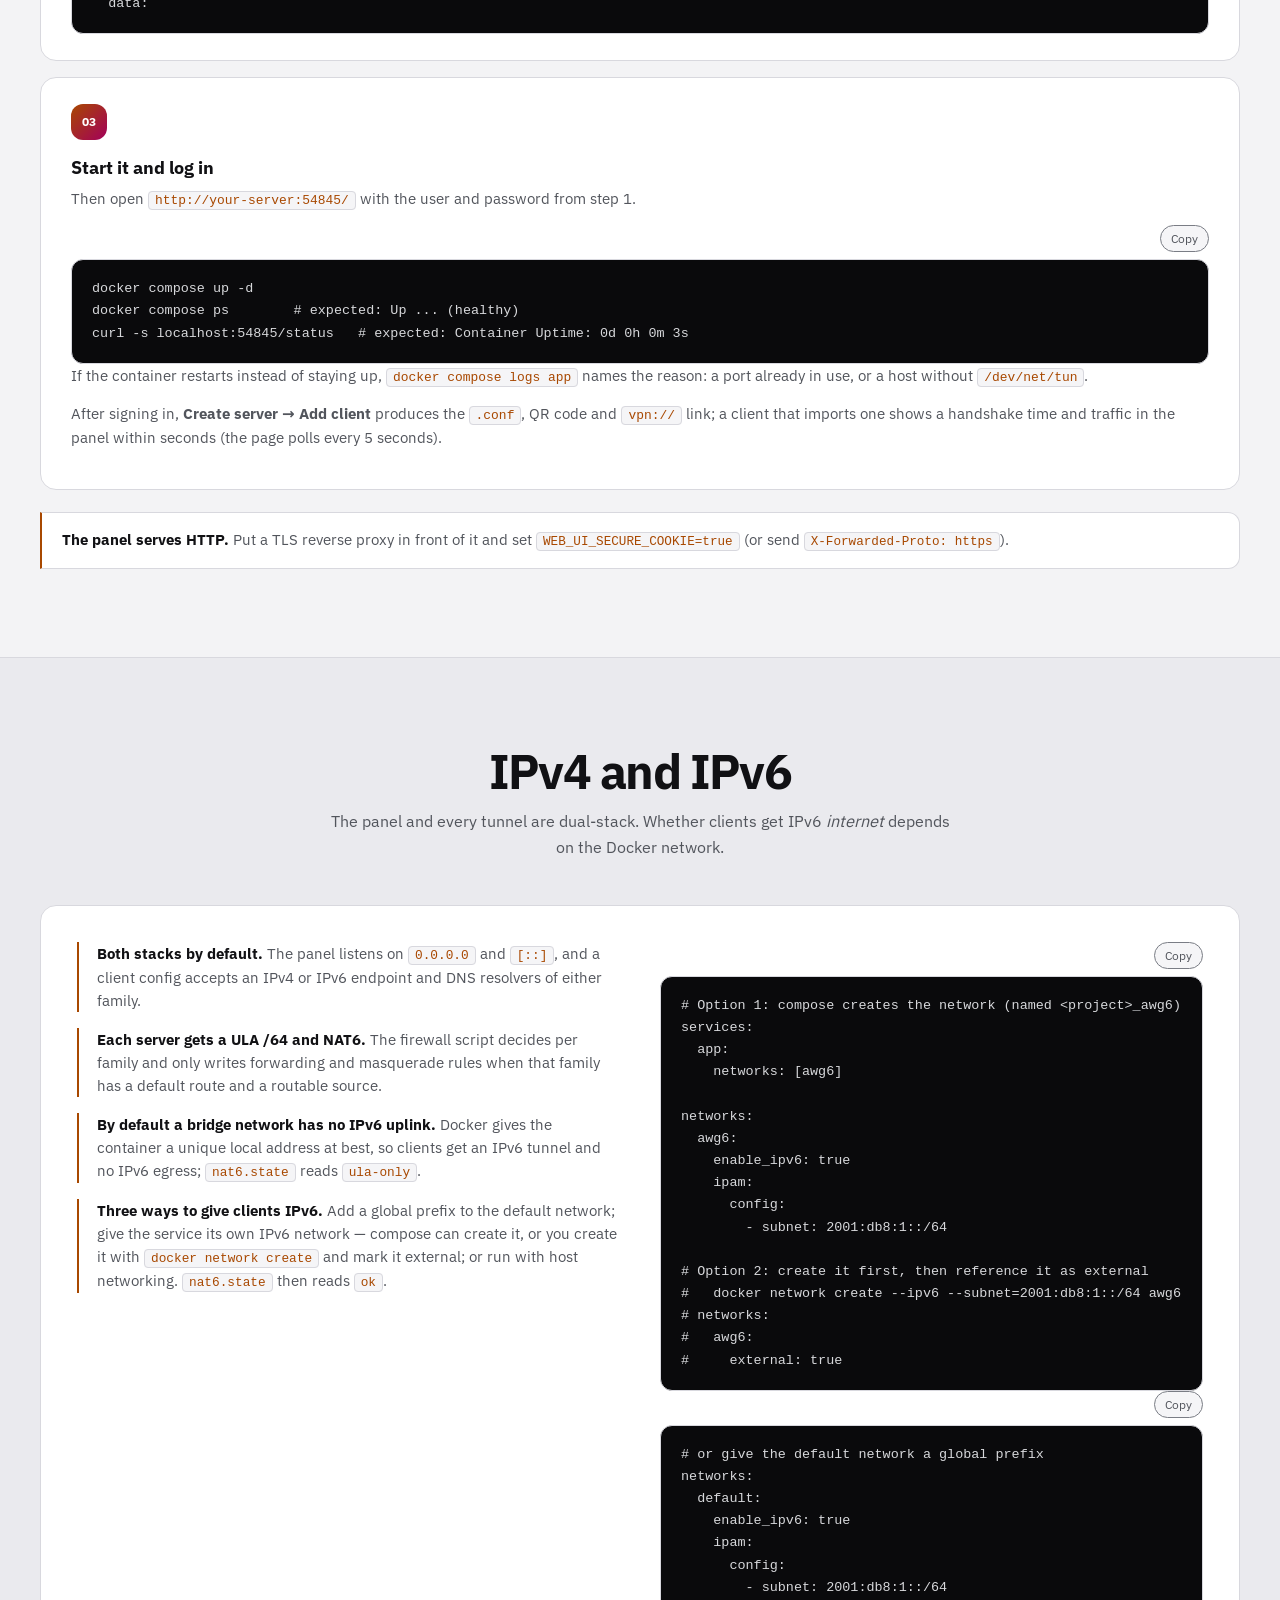
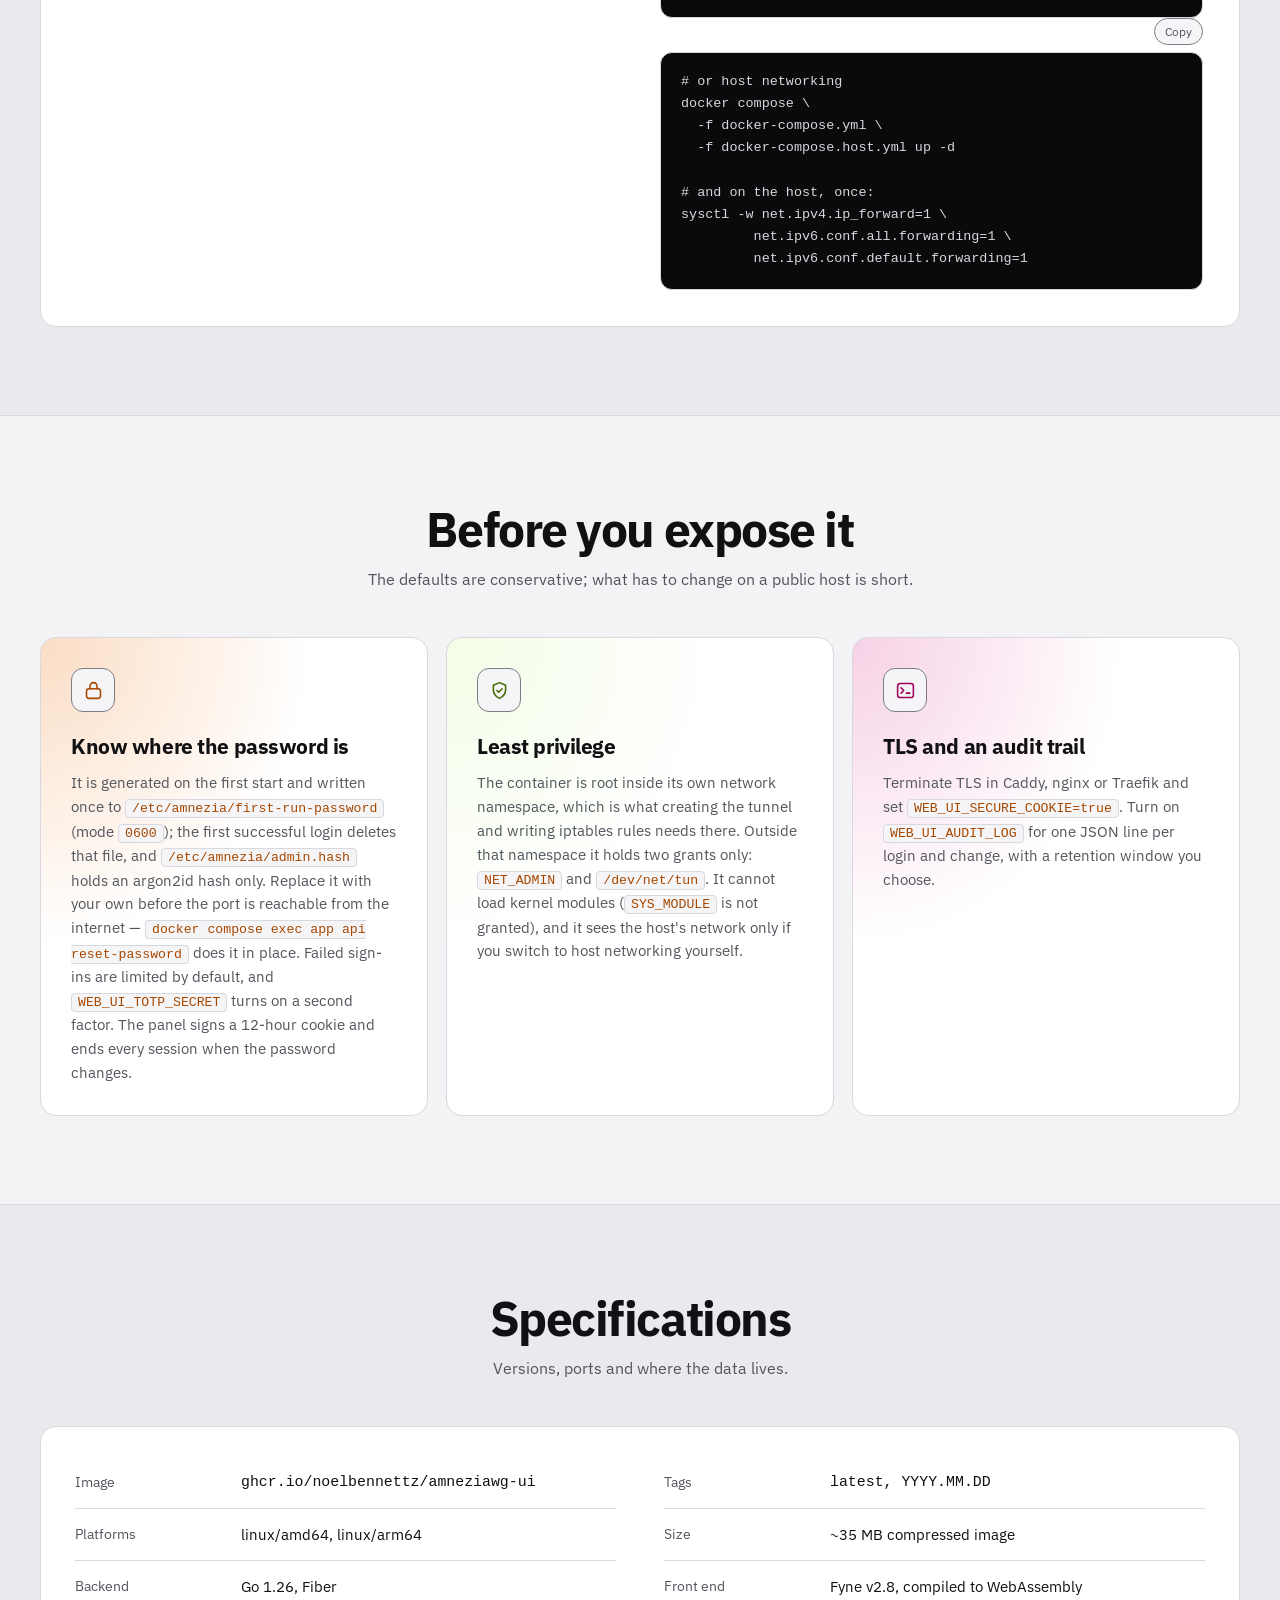
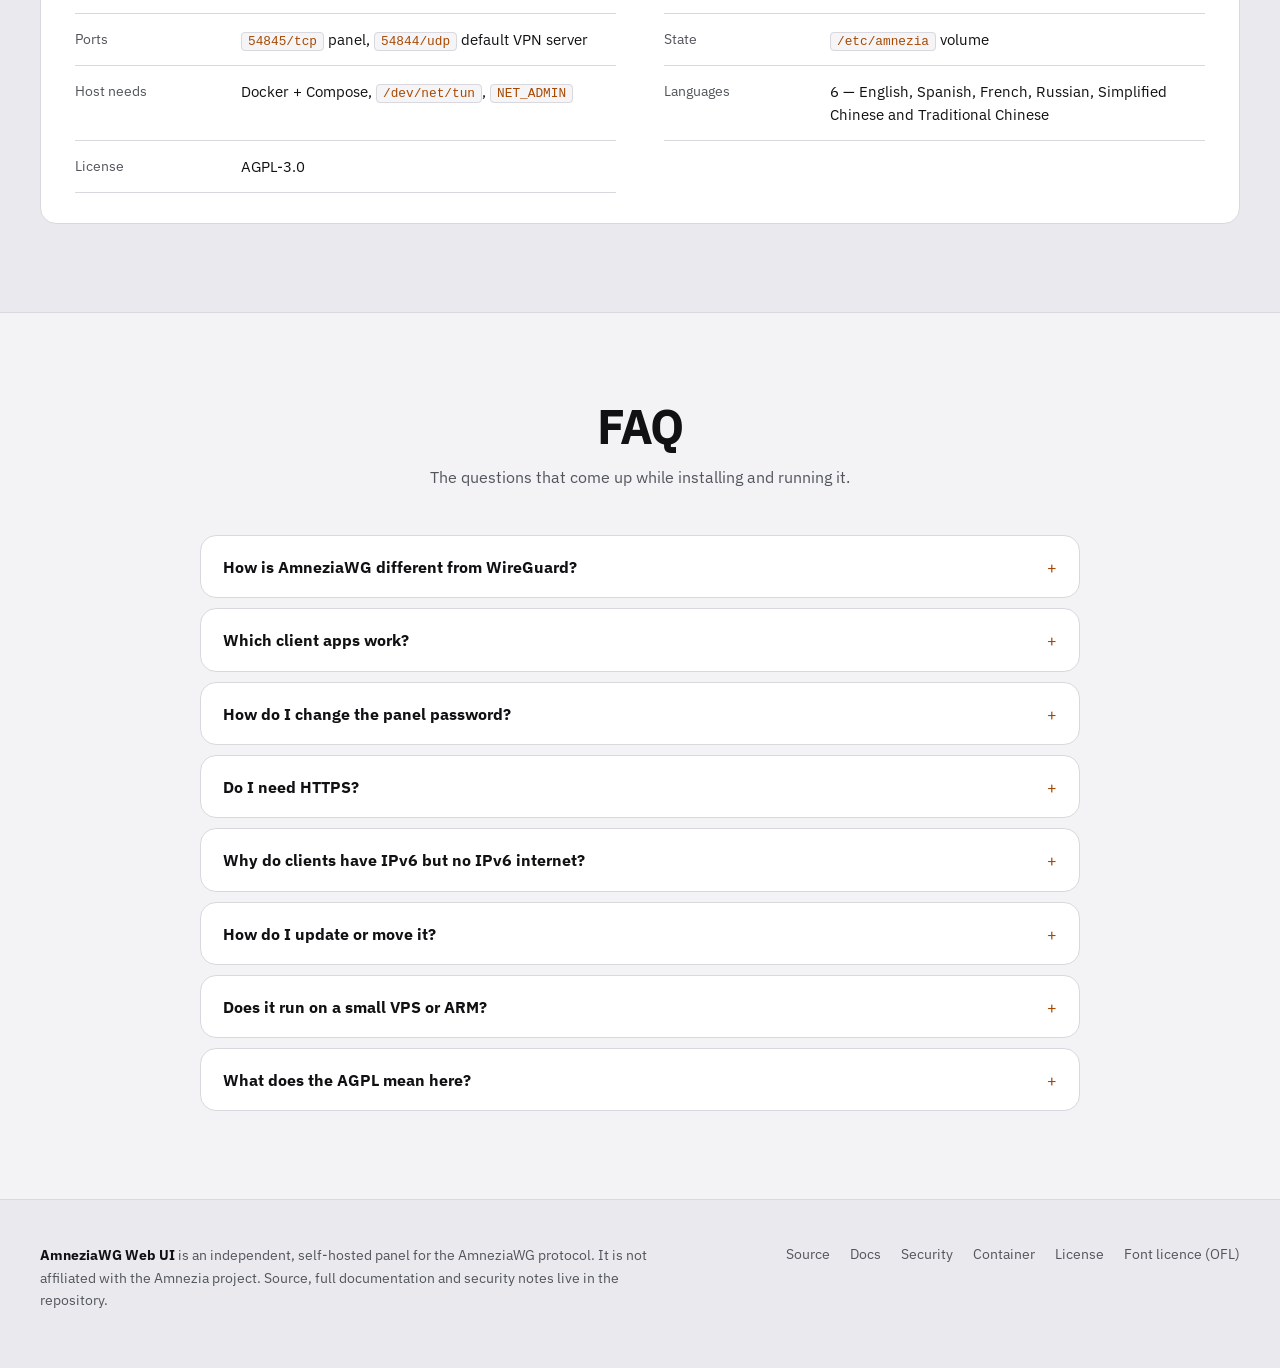
==== commit e19b95cf: "Give the language switch the same shape as the theme toggle The two controls at the end of the top b" ====
--- a/docs/amneziawg-ui/index.html
+++ b/docs/amneziawg-ui/index.html
@@ -432,7 +432,6 @@
       <a href="https://github.com/noelbennettz/amneziawg-ui/pkgs/container/amneziawg-ui">Container</a>
       <a href="https://github.com/noelbennettz/amneziawg-ui/blob/main/LICENSE">License</a>
       <a href="assets/fonts/OFL.txt">Font licence (OFL)</a>
-      <a href="zh.html" hreflang="zh-Hant" lang="zh-Hant">繁體中文</a>
     </nav>
   </div>
 </footer>
--- a/docs/m3.css
+++ b/docs/m3.css
@@ -174,6 +174,40 @@
   background-color: color-mix(in srgb, var(--md-sys-color-primary) 12%, transparent);
 }
 
+/* The language switch is the same control as the theme toggle — same height,
+   same outline, same radius — so the two sit level at the end of the bar. */
+.nav .lang {
+  display: inline-flex;
+  align-items: center;
+  justify-content: center;
+  flex-shrink: 0;
+  min-height: 40px;
+  padding: 0 16px;
+  border: 1px solid var(--md-sys-color-outline);
+  border-radius: var(--md-sys-shape-full);
+  background: transparent;
+  color: var(--md-sys-color-on-surface-variant);
+  font-family: inherit;
+  font-size: var(--md-sys-type-label-lg-size);
+  font-weight: 500;
+  letter-spacing: 0.02em;
+  text-transform: none;
+  white-space: nowrap;
+  text-decoration: none;
+  transition: background-color var(--md-sys-motion-short) var(--md-sys-easing-standard),
+    border-color var(--md-sys-motion-short) var(--md-sys-easing-standard),
+    color var(--md-sys-motion-short) var(--md-sys-easing-standard);
+}
+.nav .lang:hover {
+  background-color: color-mix(in srgb, var(--md-sys-color-primary) 8%, transparent);
+  border-color: var(--md-sys-color-primary);
+  color: var(--md-sys-color-on-surface);
+  text-decoration: none;
+}
+.nav .lang:active {
+  background-color: color-mix(in srgb, var(--md-sys-color-primary) 12%, transparent);
+}
+
 /* Buttons: shared structure and colour roles. Pages keep their own family,
    weight and tracking on top — that is the signature, not the box. */
 .btn {
--- a/docs/amneziawg-ui/style.css
+++ b/docs/amneziawg-ui/style.css
@@ -177,14 +177,7 @@
   background: color-mix(in srgb, var(--md-sys-color-primary) 92%,
     var(--md-sys-color-on-primary));
 }
-.lang {
-  border: 1px solid var(--line-2);
-  border-radius: var(--md-sys-shape-full);
-  padding: 5px 12px;
-  font-size: 0.8rem !important;
-  white-space: nowrap;
-}
-.lang:hover { border-color: var(--peach); }
+/* The language switch is the shared .nav .lang control in m3.css. */
 @media (max-width: 900px) {
   .nav .hide-sm { display: none; }
   .site-header .container { min-height: 64px; }
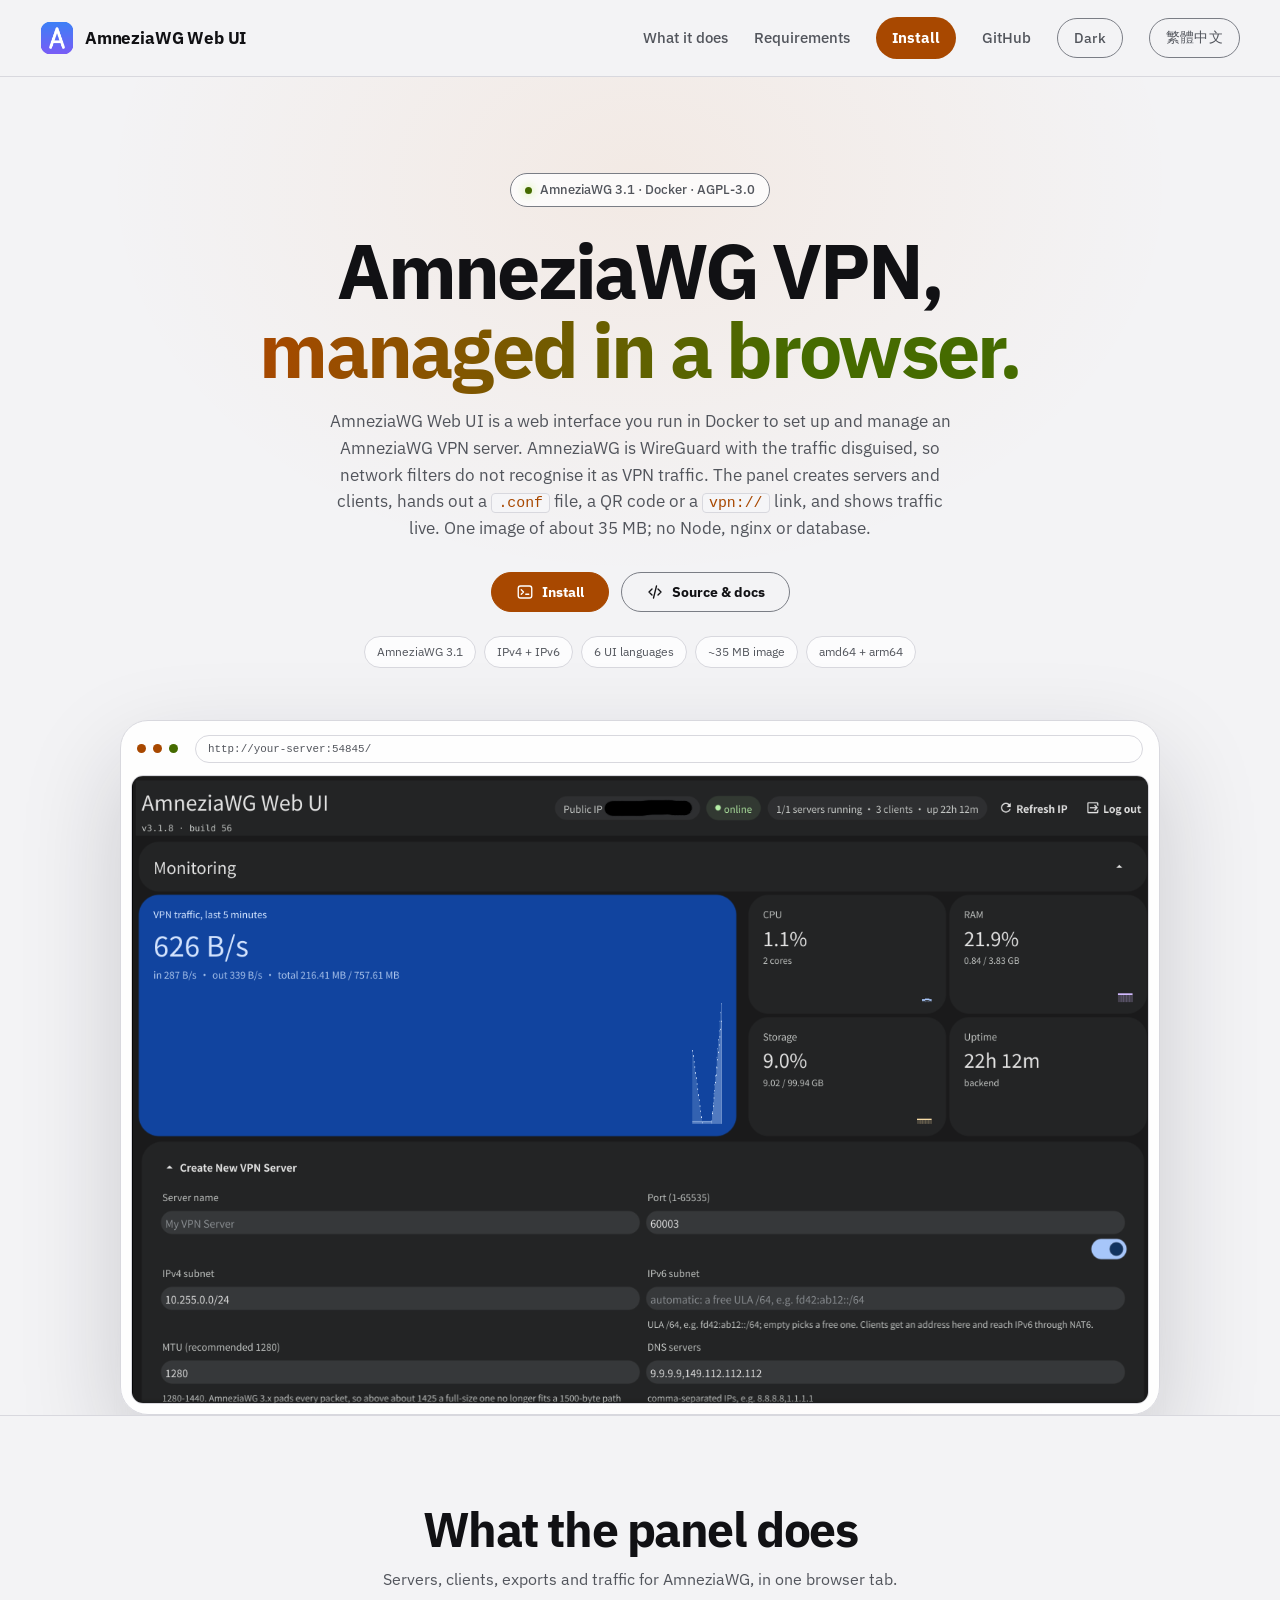
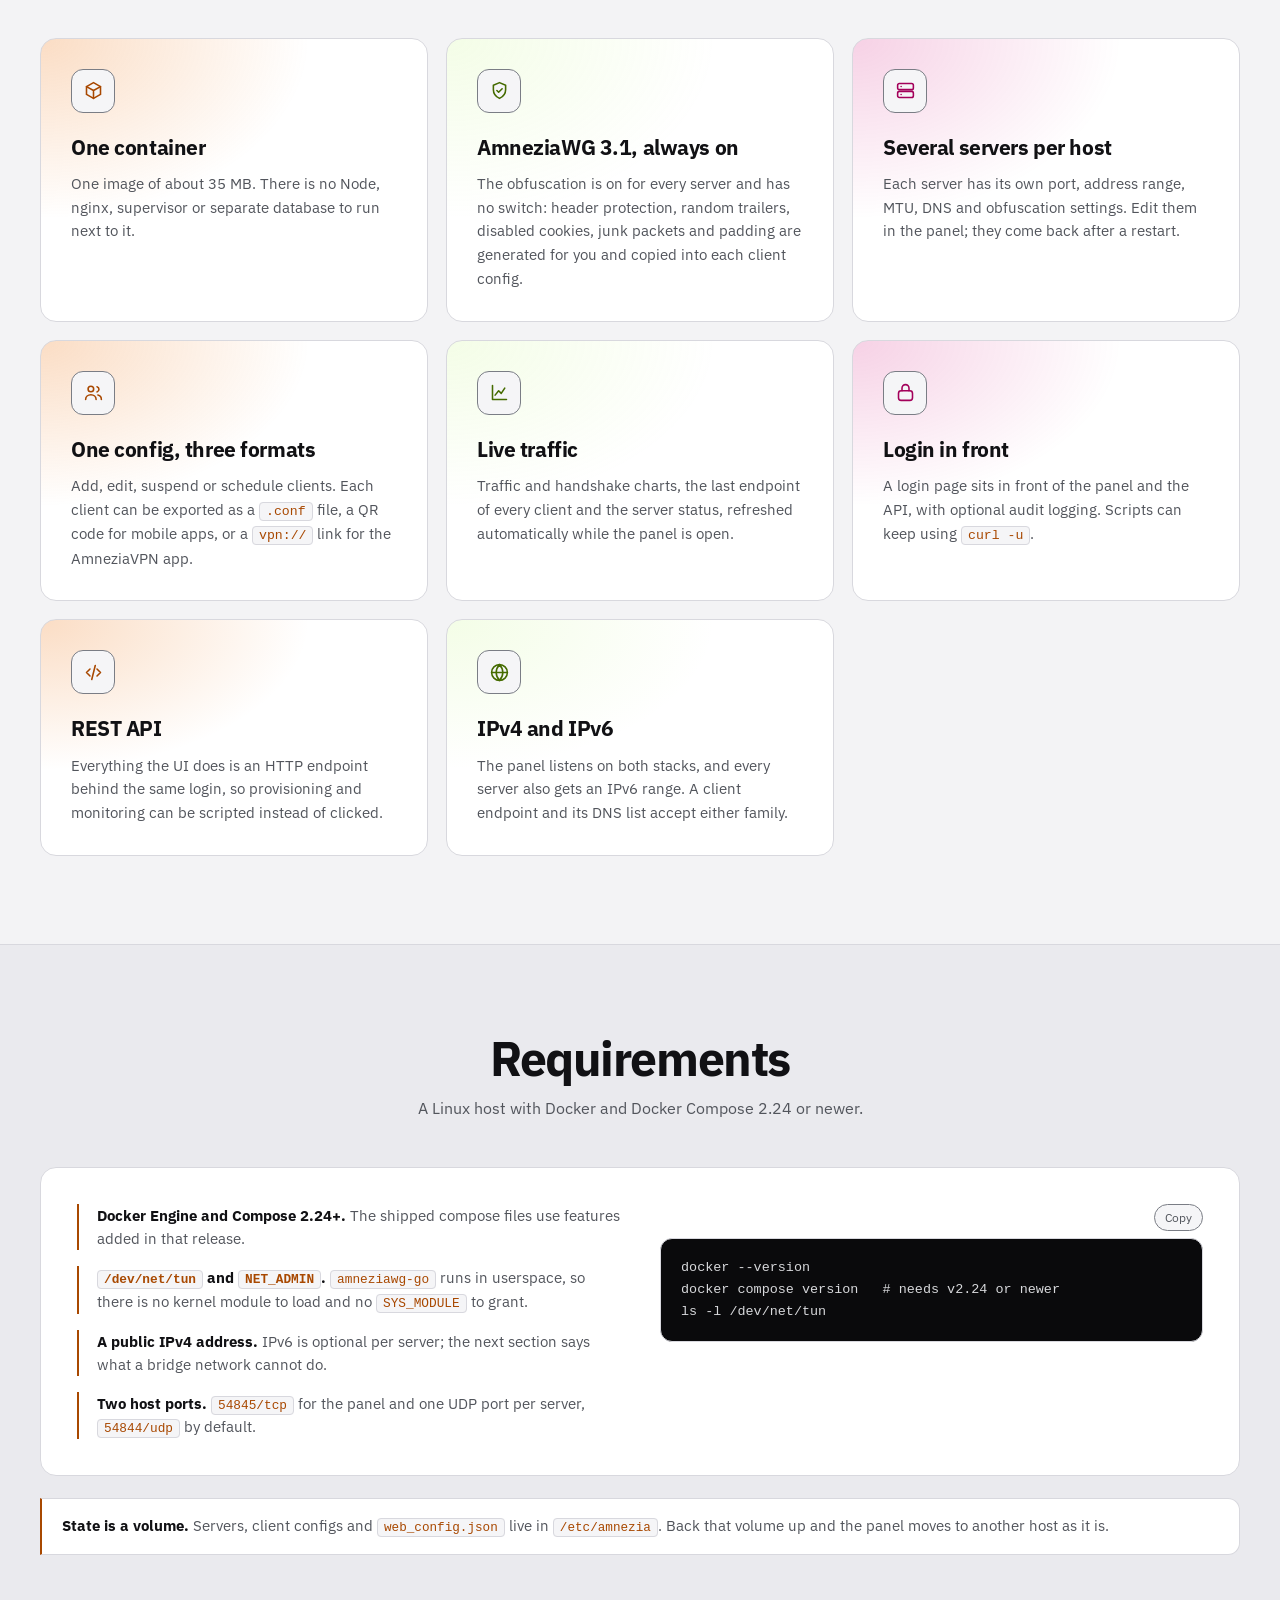
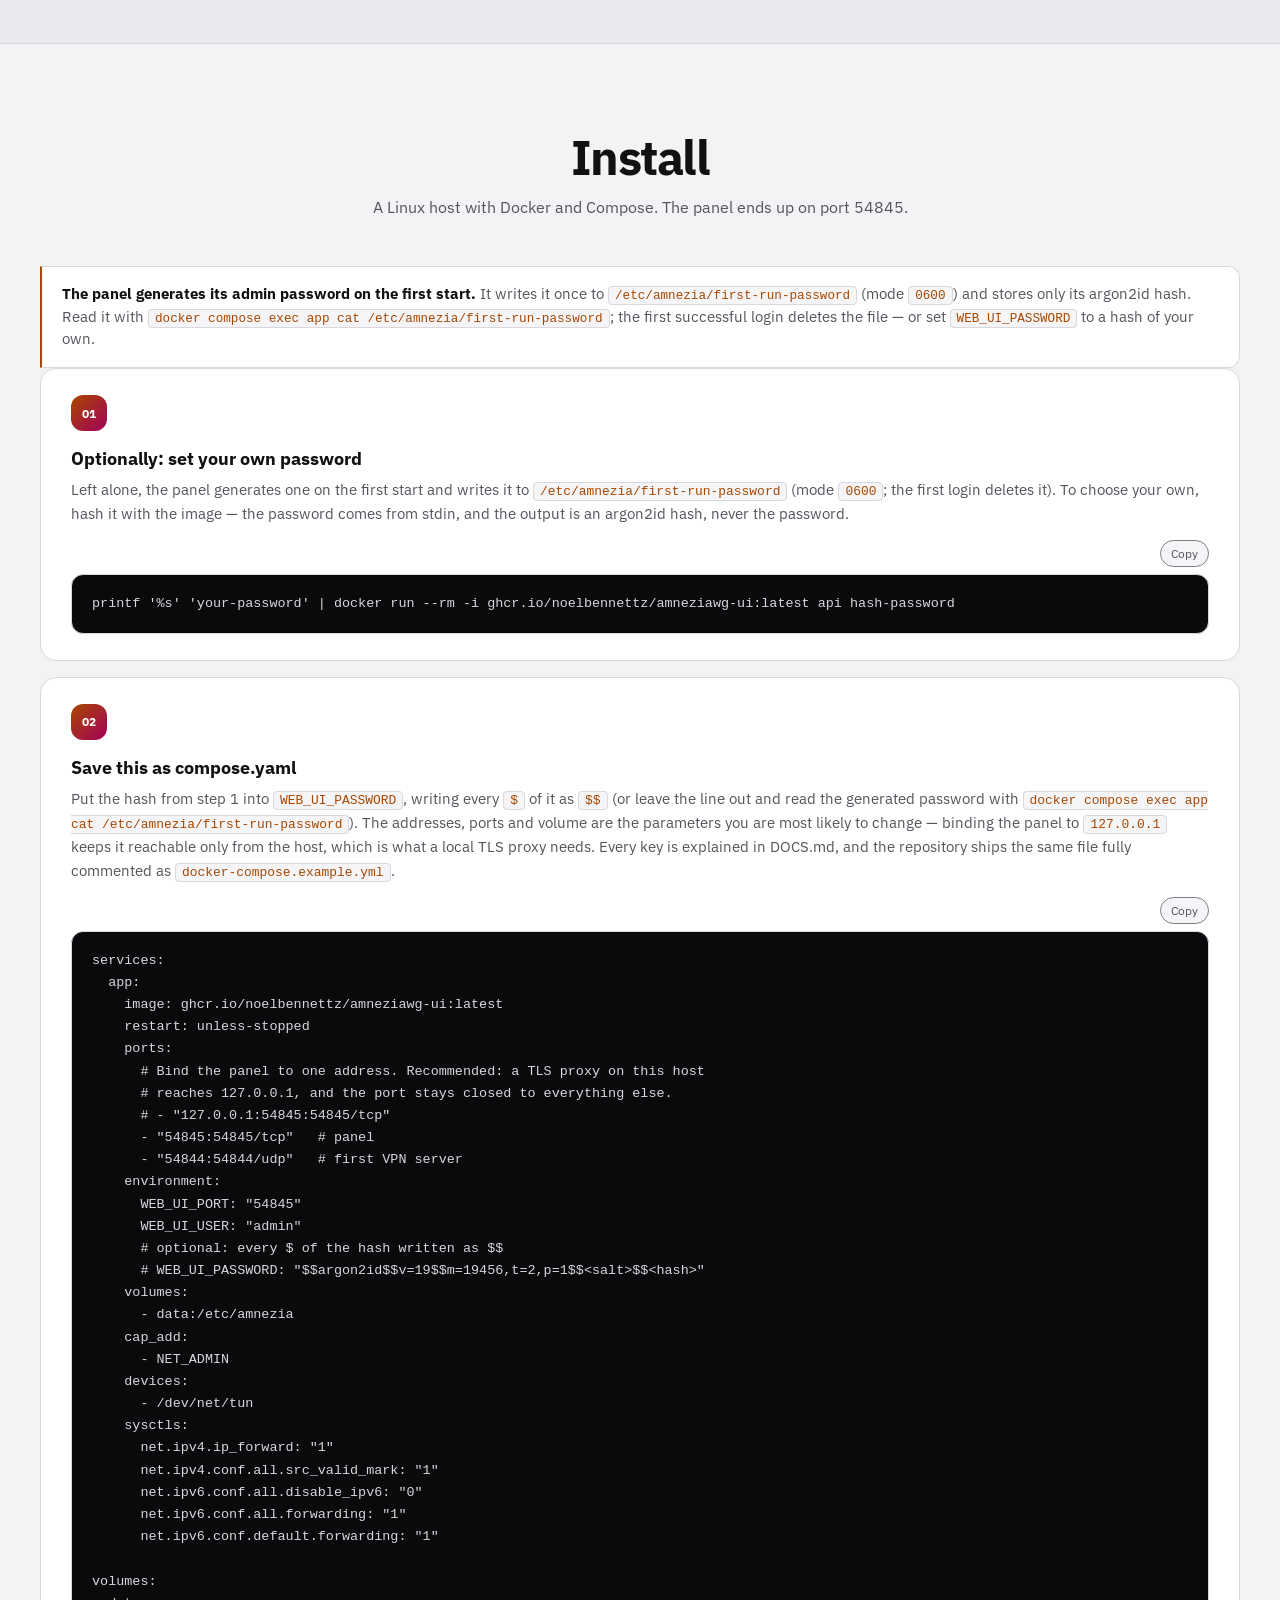
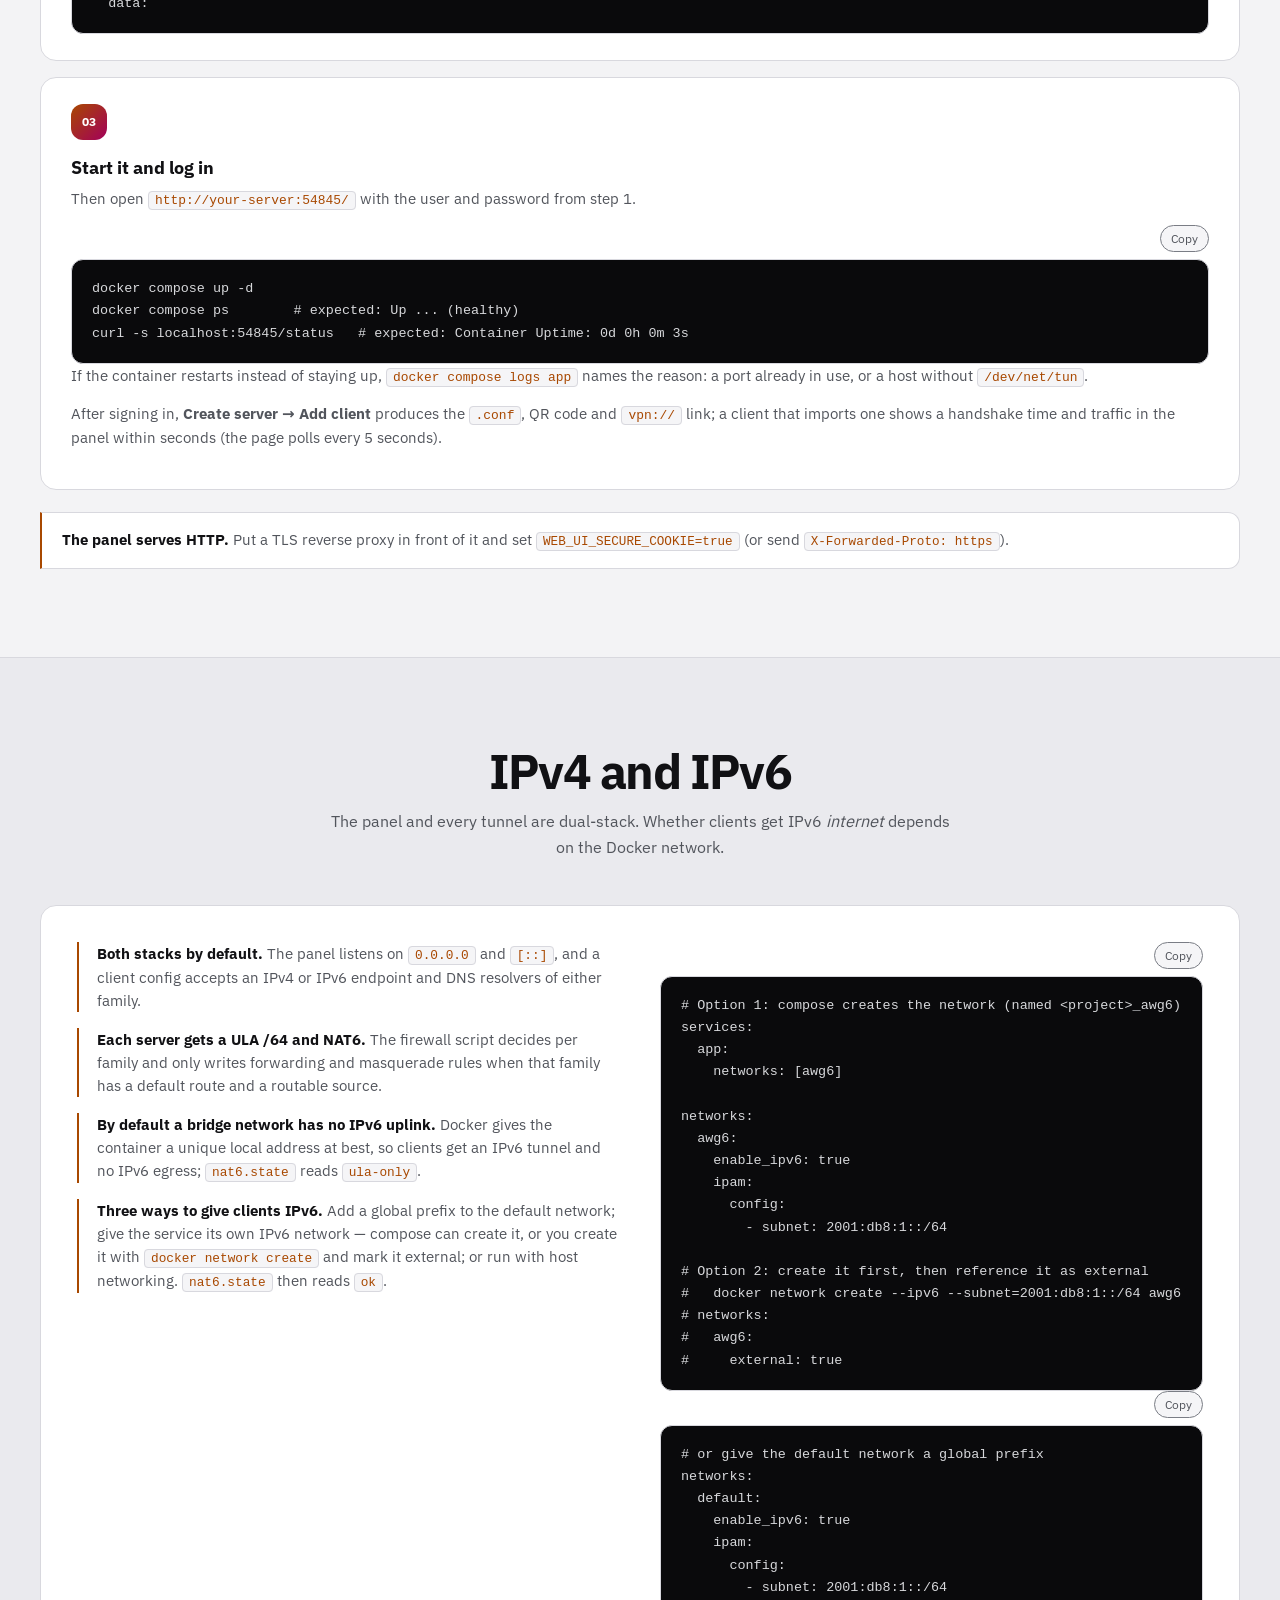
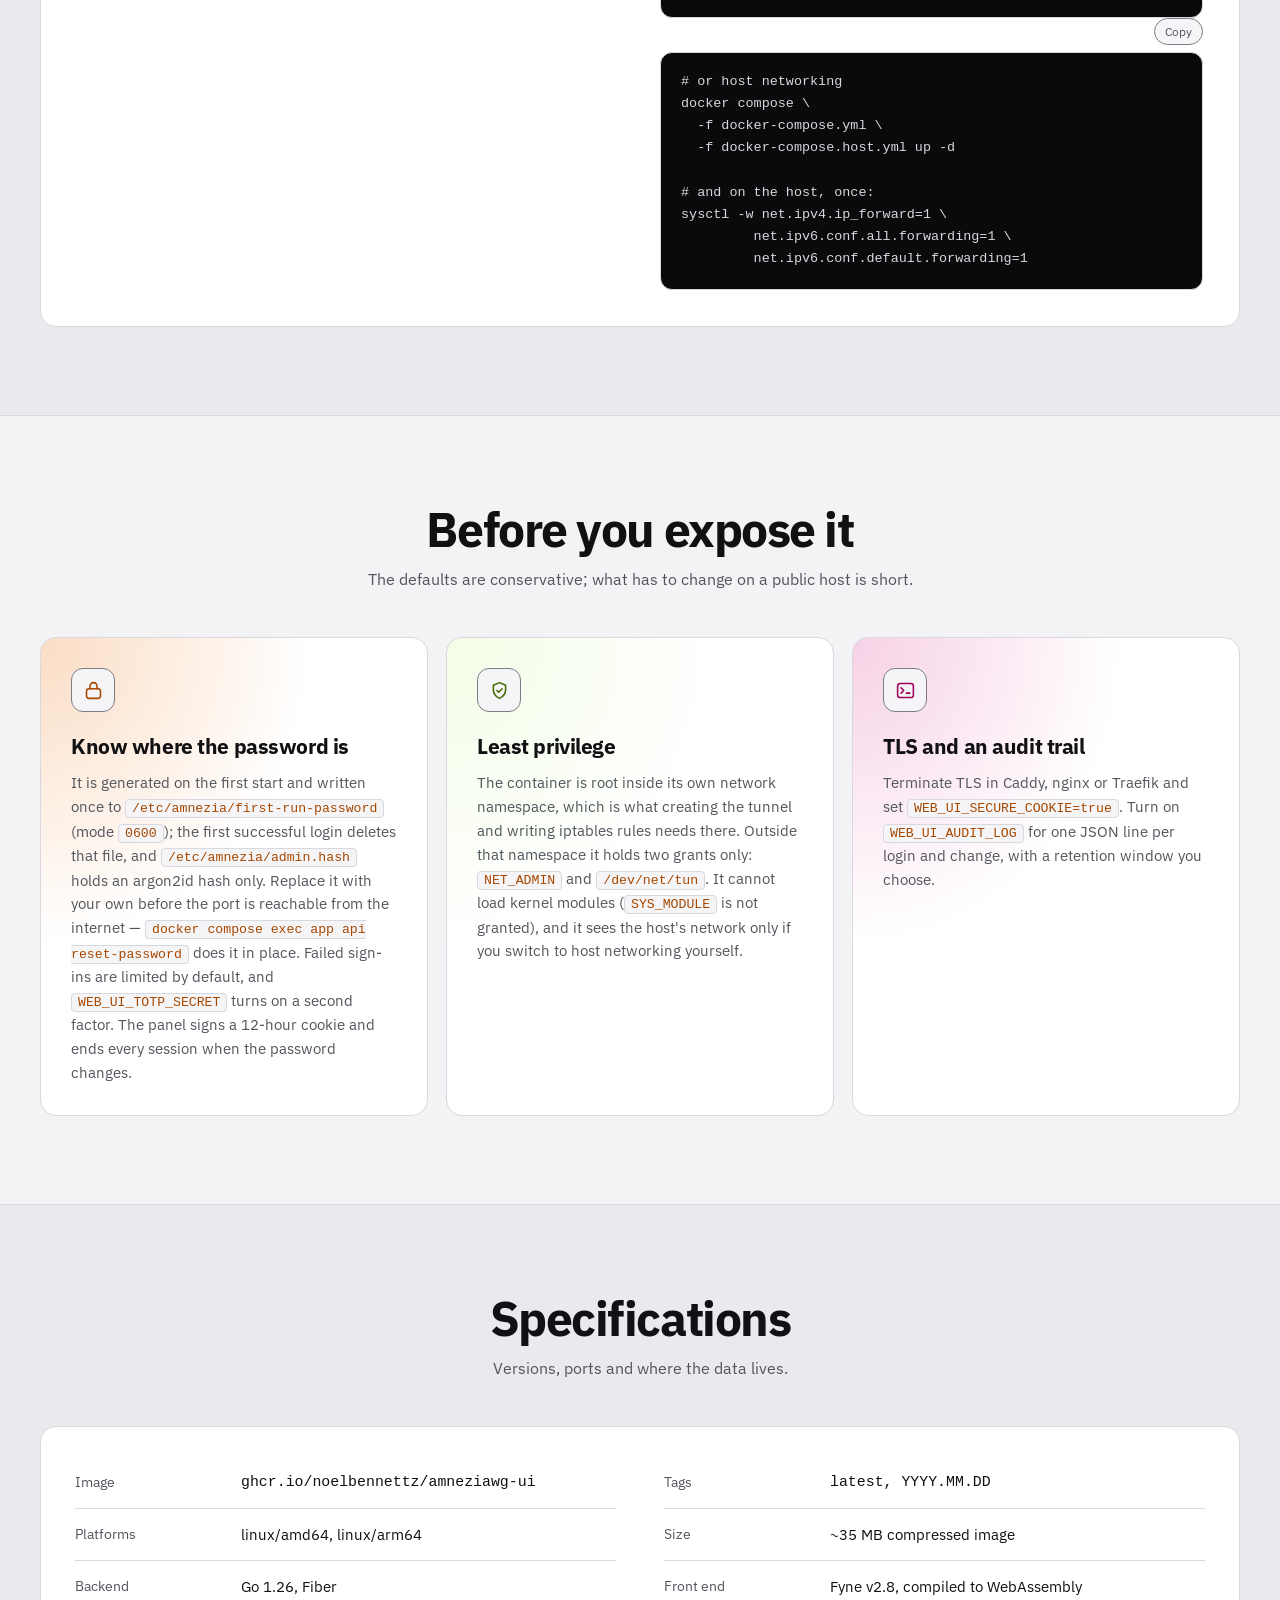
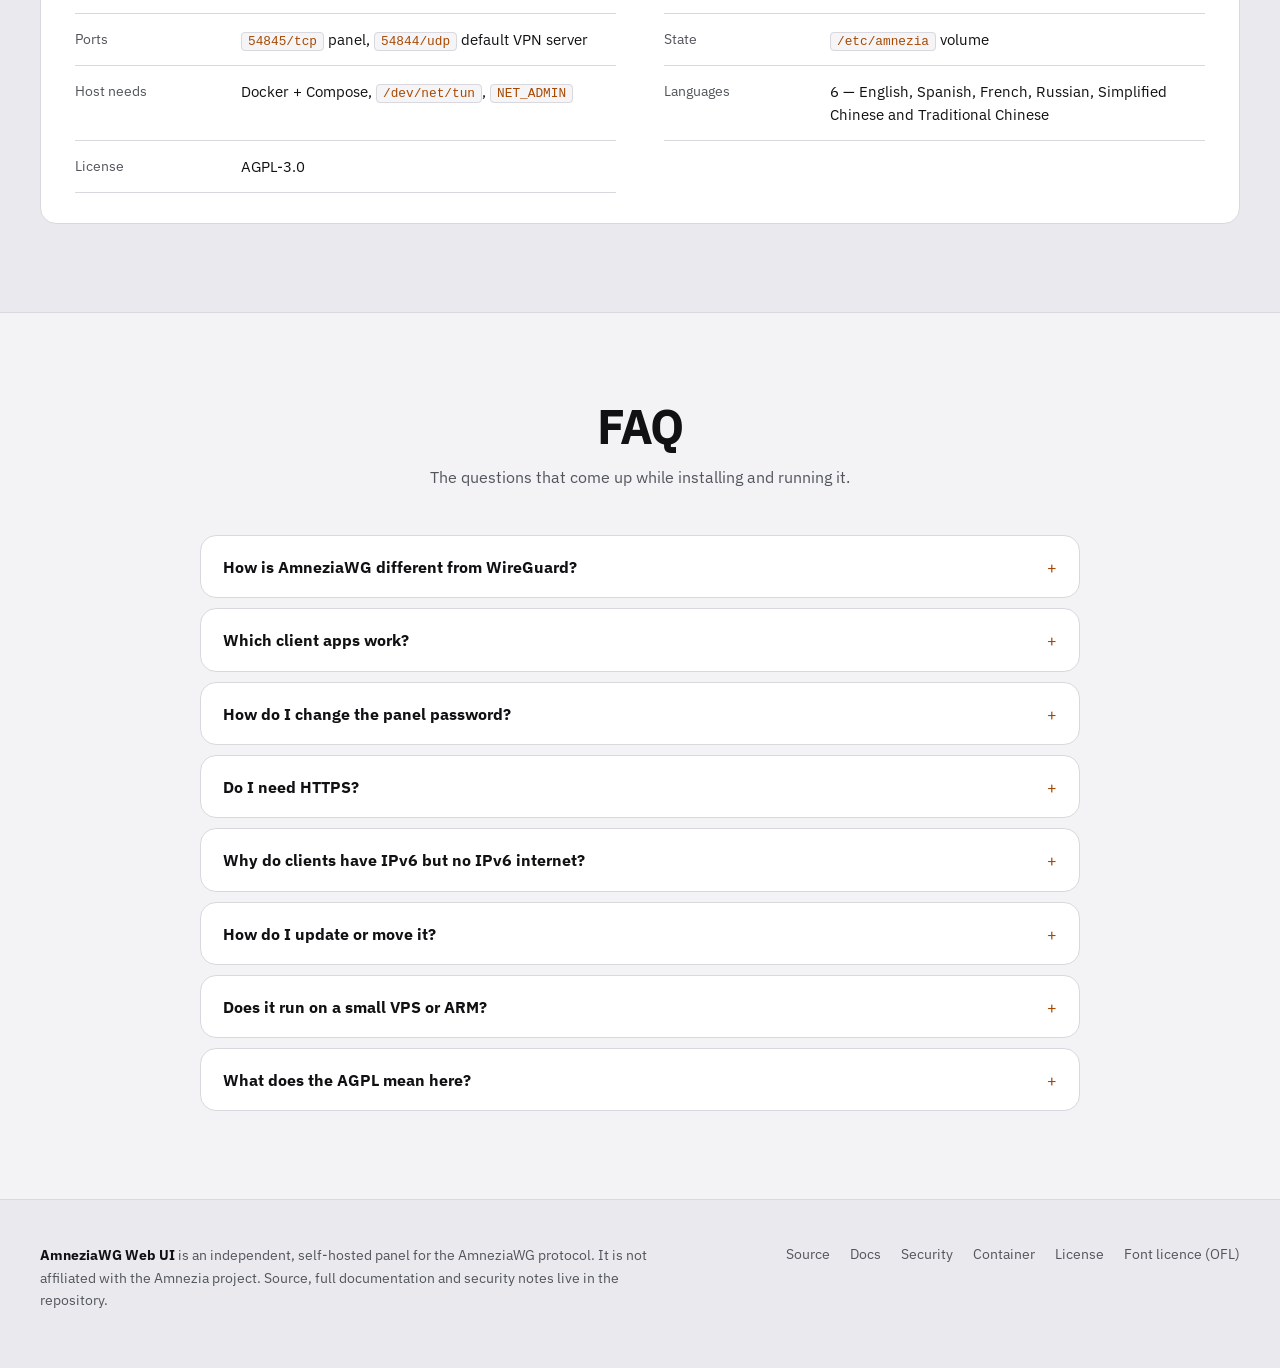
==== commit d04e2ba5: "Remove the dead code the shared layer orphaned With the M3 contract in place, several rules, tokens," ====
--- a/docs/amneziawg-ui/index.html
+++ b/docs/amneziawg-ui/index.html
@@ -75,7 +75,7 @@
           <svg aria-hidden="true"><use href="#i-terminal"/></svg>
           Install
         </a>
-        <a class="btn btn-ghost" href="https://github.com/noelbennettz/amneziawg-ui">
+        <a class="btn" href="https://github.com/noelbennettz/amneziawg-ui">
           <svg aria-hidden="true"><use href="#i-code"/></svg>
           Source &amp; docs
         </a>
--- a/docs/m3.css
+++ b/docs/m3.css
@@ -1,8 +1,8 @@
 /* m3.css — the shared Material 3 contract for every page on this domain.
 
    One system, four looks. The tokens below name the roles — colour, shape,
-   state layer, motion, elevation, type — and each page supplies its own seed
-   colour, its own fonts and one signature element.
+   motion, type — and each page supplies its own seed colour, its own fonts and
+   one signature element.
 
    Layout of the file: tokens and base rules sit inside @layer, so any rule a
    page writes (unlayered) always wins. The components at the bottom are
@@ -13,9 +13,9 @@
    Shape steps are fixed: none 0, xs 4, sm 8, md 12, lg 16, xl 28, full 999.
    A page chooses which steps it uses (iMail sits at the small end for its
    print look, Hy2droid in the middle) but never invents a radius.
-   State layers are one set of opacities for every page: hover 8, focus 10,
-   pressed 12. Contrast of every colour pair is checked by
-   scripts/check-contrast.py. */
+   State layers are one convention rather than tokens: hover 8% and pressed
+   12% of the primary role, written out where they are used. Contrast of every
+   colour pair is checked by scripts/check-contrast.py. */
 
 @layer m3.tokens, m3.base;
 
@@ -30,25 +30,11 @@
     --md-sys-shape-xl: 28px;
     --md-sys-shape-full: 999px;
 
-    /* State layers */
-    --md-sys-state-hover: 0.08;
-    --md-sys-state-focus: 0.10;
-    --md-sys-state-pressed: 0.12;
-
     /* Motion */
     --md-sys-motion-short: 150ms;
     --md-sys-motion-medium: 250ms;
-    --md-sys-motion-long: 400ms;
     --md-sys-easing-standard: cubic-bezier(0.2, 0, 0, 1);
     --md-sys-easing-emphasized: cubic-bezier(0.05, 0.7, 0.1, 1);
-
-    /* Elevation (levels 0-3; higher levels also mean a tonal surface step) */
-    --md-sys-elevation-1: 0 1px 2px rgba(0, 0, 0, 0.16),
-      0 1px 3px 1px rgba(0, 0, 0, 0.08);
-    --md-sys-elevation-2: 0 1px 2px rgba(0, 0, 0, 0.16),
-      0 2px 6px 2px rgba(0, 0, 0, 0.1);
-    --md-sys-elevation-3: 0 4px 8px 3px rgba(0, 0, 0, 0.12),
-      0 1px 3px rgba(0, 0, 0, 0.18);
 
     /* Type scale. Sizes only: each page keeps its own family, weight and
        tracking, which is where most of its character lives. */
@@ -64,10 +50,6 @@
        Pages override these in their own :root, which is unlayered. */
     --md-sys-color-primary: #3f5a00;
     --md-sys-color-on-primary: #ffffff;
-    --md-sys-color-primary-container: #dfe8c8;
-    --md-sys-color-on-primary-container: #1b2600;
-    --md-sys-color-tertiary: #1f5fd0;
-    --md-sys-color-on-tertiary: #ffffff;
     --md-sys-color-surface: #f4f2ec;
     --md-sys-color-surface-container-low: #efece2;
     --md-sys-color-surface-container: #e9e5d9;
@@ -76,16 +58,10 @@
     --md-sys-color-on-surface-variant: #5b5649;
     --md-sys-color-outline: #6d685e;
     --md-sys-color-outline-variant: #d7d0c1;
-    --md-sys-color-error: #b3261e;
-    --md-sys-color-on-error: #ffffff;
   }
   :root[data-theme="dark"] {
     --md-sys-color-primary: #c3dd8e;
     --md-sys-color-on-primary: #1b2600;
-    --md-sys-color-primary-container: #3f5a00;
-    --md-sys-color-on-primary-container: #dfe8c8;
-    --md-sys-color-tertiary: #a8c7ff;
-    --md-sys-color-on-tertiary: #002f6c;
     --md-sys-color-surface: #0e0e10;
     --md-sys-color-surface-container-low: #16161a;
     --md-sys-color-surface-container: #1c1c21;
@@ -94,8 +70,6 @@
     --md-sys-color-on-surface-variant: #a8a49a;
     --md-sys-color-outline: #8a8780;
     --md-sys-color-outline-variant: #2c2c31;
-    --md-sys-color-error: #ffb4ab;
-    --md-sys-color-on-error: #690005;
   }
 }
 
@@ -136,8 +110,21 @@
     text-decoration: none;
   }
   .skip:focus { left: 0; }
-}
-
+
+  /* Used for labels that only assistive technology should read. Two pages
+     carried their own copy of this before the shared layer existed. */
+  .visually-hidden {
+    position: absolute;
+    width: 1px;
+    height: 1px;
+    padding: 0;
+    margin: -1px;
+    overflow: hidden;
+    clip: rect(0 0 0 0);
+    white-space: nowrap;
+    border: 0;
+  }
+}
 
 /* Components are deliberately unlayered: a page rule such as
    `a { color: … }` must not be able to repaint a filled button, and a page
--- a/docs/amneziawg-ui/style.css
+++ b/docs/amneziawg-ui/style.css
@@ -32,10 +32,7 @@
 
   --md-sys-color-primary: #ffb27a;
   --md-sys-color-on-primary: #3d1c00;
-  --md-sys-color-primary-container: #5a2a00;
-  --md-sys-color-on-primary-container: #ffdcc2;
   --md-sys-color-tertiary: #c8f77f;
-  --md-sys-color-on-tertiary: #173000;
   --md-sys-color-surface: #0e0e11;
   --md-sys-color-surface-container-low: #101012;
   --md-sys-color-surface-container: #17181c;
@@ -44,8 +41,6 @@
   --md-sys-color-on-surface-variant: #a3a7ae;
   --md-sys-color-outline: #7c8087;
   --md-sys-color-outline-variant: #2b2b2b;
-  --md-sys-color-error: #ffb4ab;
-  --md-sys-color-on-error: #690005;
 
   /* Aliases: the rest of this file still speaks the old names. */
   --bg: var(--md-sys-color-surface);
@@ -72,10 +67,7 @@
 
   --md-sys-color-primary: #a84800;
   --md-sys-color-on-primary: #ffffff;
-  --md-sys-color-primary-container: #ffdcc2;
-  --md-sys-color-on-primary-container: #351000;
   --md-sys-color-tertiary: #456b00;
-  --md-sys-color-on-tertiary: #ffffff;
   --md-sys-color-surface: #f3f3f5;
   --md-sys-color-surface-container-low: #eaeaee;
   --md-sys-color-surface-container: #ffffff;
@@ -84,8 +76,6 @@
   --md-sys-color-on-surface-variant: #52555c;
   --md-sys-color-outline: #7a7d85;
   --md-sys-color-outline-variant: #d8d8de;
-  --md-sys-color-error: #b3261e;
-  --md-sys-color-on-error: #ffffff;
 
   --pink: #a3005a;
 }
@@ -96,11 +86,6 @@
 
 * { box-sizing: border-box; }
 html { scroll-behavior: smooth; }
-
-@media (prefers-reduced-motion: reduce) {
-  html { scroll-behavior: auto; }
-  * { animation: none !important; transition: none !important; }
-}
 
 body {
   margin: 0;
@@ -165,15 +150,15 @@
 }
 .nav a { color: var(--muted); font-size: 0.94rem; font-weight: 500; }
 .nav a:hover { color: var(--text); text-decoration: none; }
-.nav-cta {
+.nav .nav-cta {
   padding: 9px 16px;
   border-radius: var(--md-sys-shape-full);
   background: var(--md-sys-color-primary);
-  color: var(--md-sys-color-on-primary) !important;
+  color: var(--md-sys-color-on-primary);
   font-weight: 600;
   transition: background-color var(--md-sys-motion-short) var(--md-sys-easing-standard);
 }
-.nav-cta:hover {
+.nav .nav-cta:hover {
   background: color-mix(in srgb, var(--md-sys-color-primary) 92%,
     var(--md-sys-color-on-primary));
 }
@@ -351,7 +336,6 @@
   border: 1px solid var(--line);
 }
 
-
 /* Sections */
 
 section { padding: 88px 0; }
@@ -546,7 +530,6 @@
 }
 .note strong { color: var(--text); }
 
-
 /* Technical details */
 
 .specs {
@@ -568,7 +551,6 @@
 }
 .specs dt { color: var(--muted); font-size: 0.9rem; }
 .specs dd { margin: 0; font-size: 0.93rem; overflow-wrap: anywhere; }
-.specs div.wide { grid-column: 1 / -1; }
 .mono {
   font-family: ui-monospace, SFMono-Regular, Menlo, Consolas, monospace;
   font-size: 0.82rem;
@@ -632,18 +614,6 @@
 .site-footer nav { display: flex; flex-wrap: wrap; gap: 20px; }
 .site-footer a { color: var(--muted); }
 .site-footer a:hover { color: var(--peach); }
-
-.visually-hidden {
-  position: absolute;
-  width: 1px;
-  height: 1px;
-  padding: 0;
-  margin: -1px;
-  overflow: hidden;
-  clip: rect(0 0 0 0);
-  white-space: nowrap;
-  border: 0;
-}
 
 @media (max-width: 900px) {
   section { padding: 64px 0; }
@@ -653,7 +623,6 @@
   .browser-bar { padding: 2px 4px 9px; }
   .specs { grid-template-columns: 1fr; padding: 22px; }
   .specs div { grid-template-columns: 120px 1fr; }
-  .specs div.wide { grid-column: auto; }
   .site-footer .container { display: block; }
   .site-footer nav { margin-top: 18px; }
 }
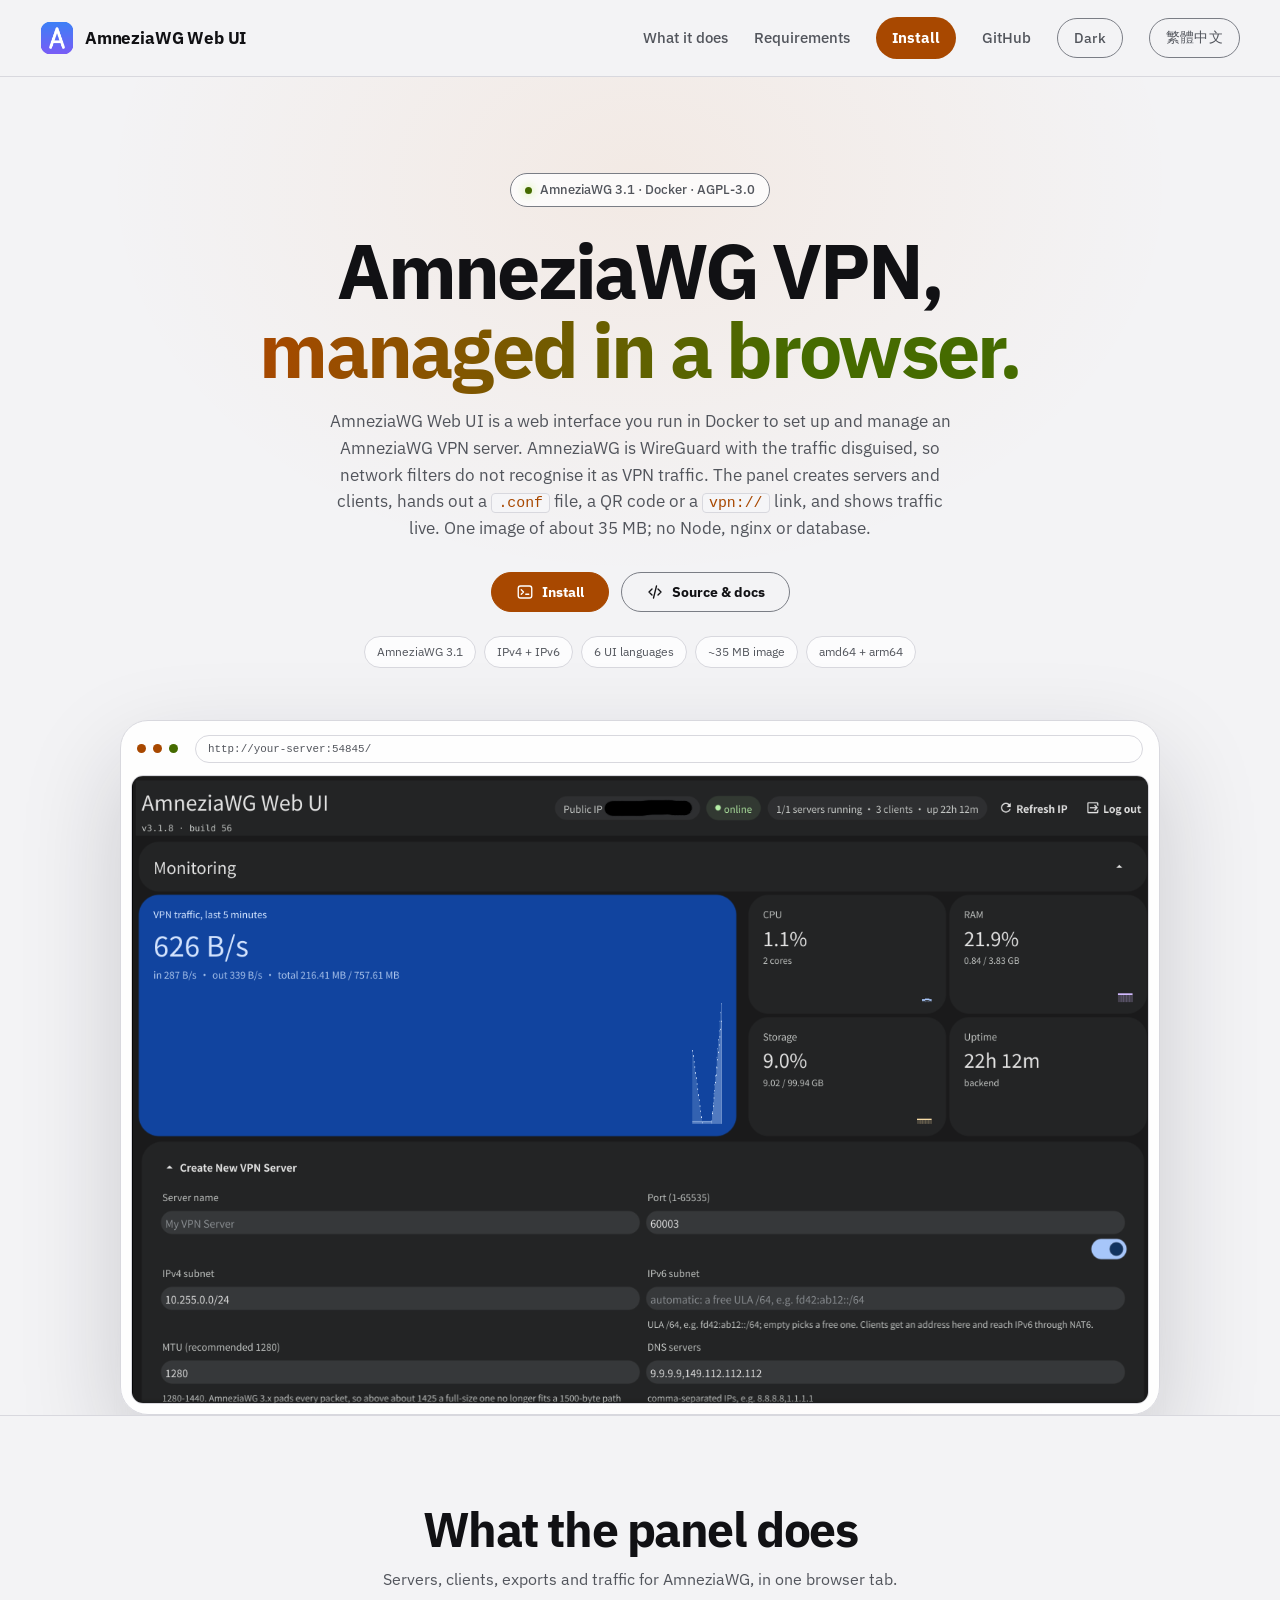
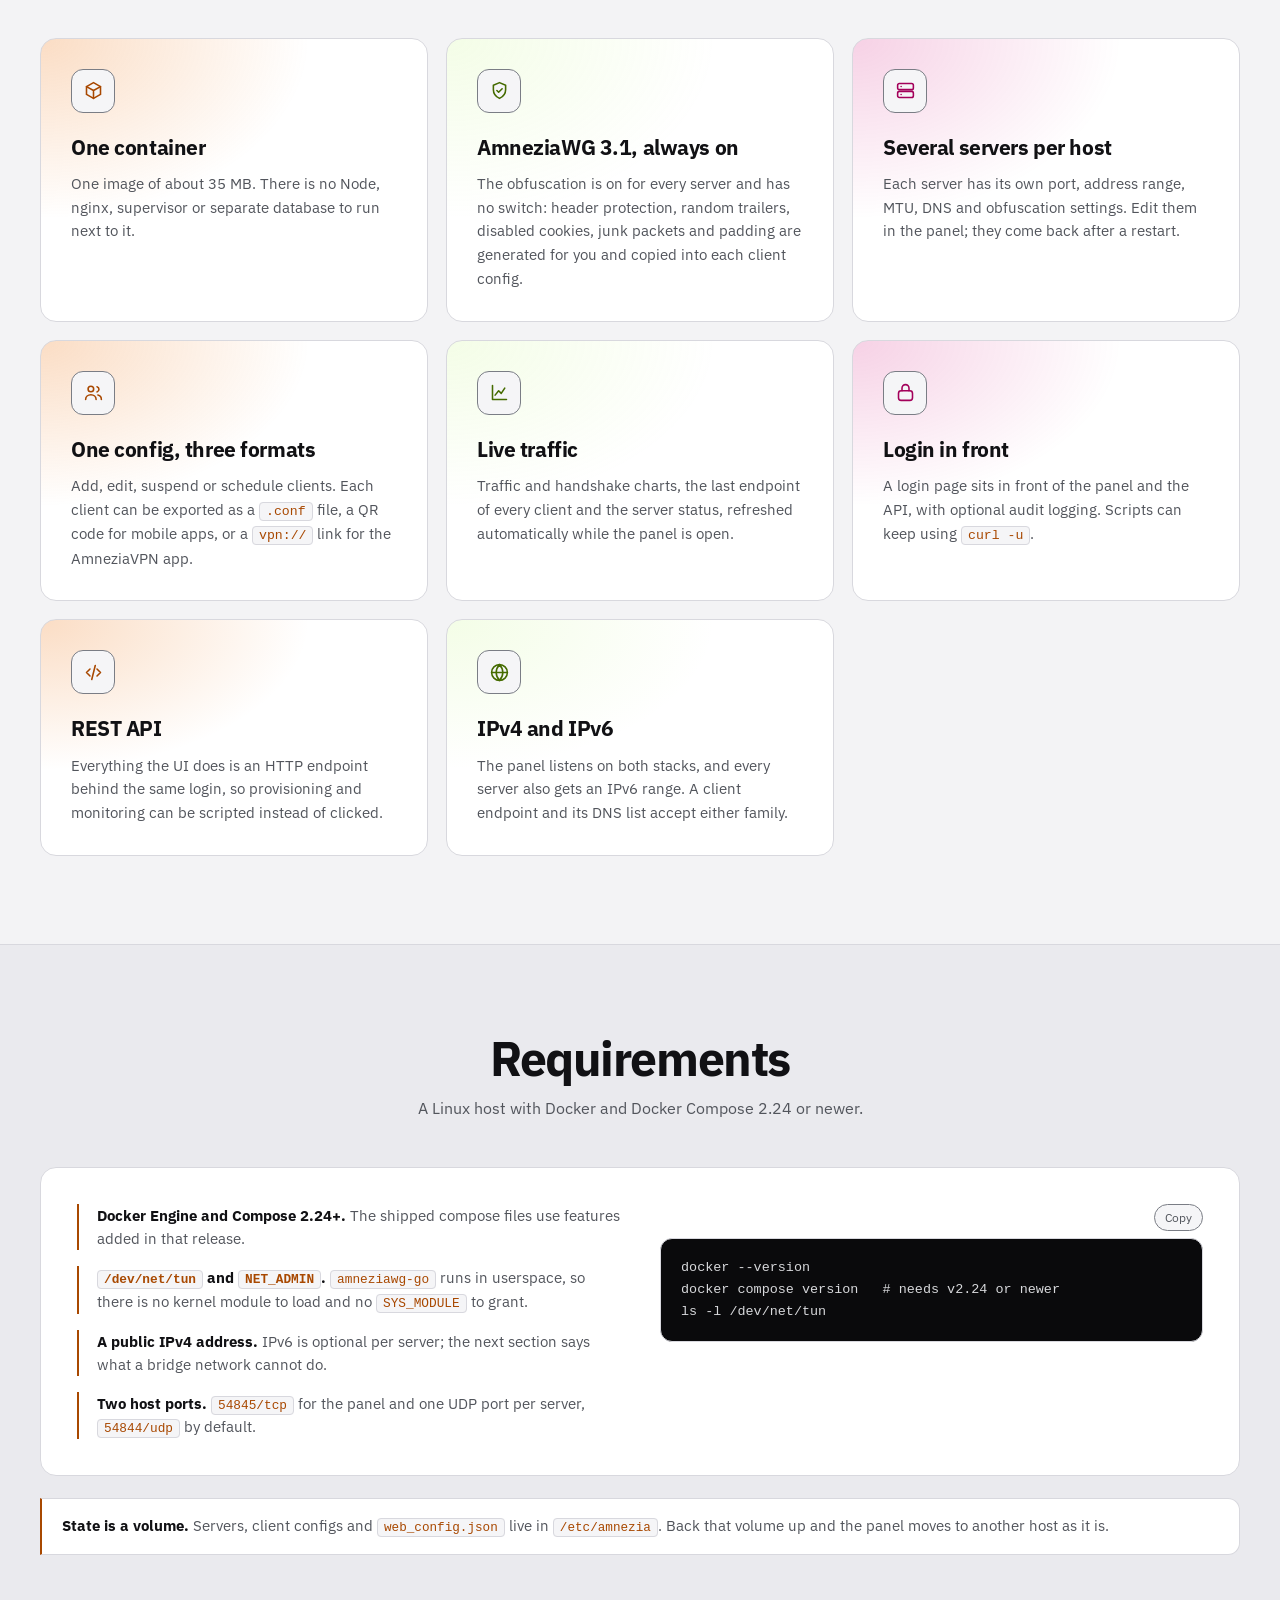
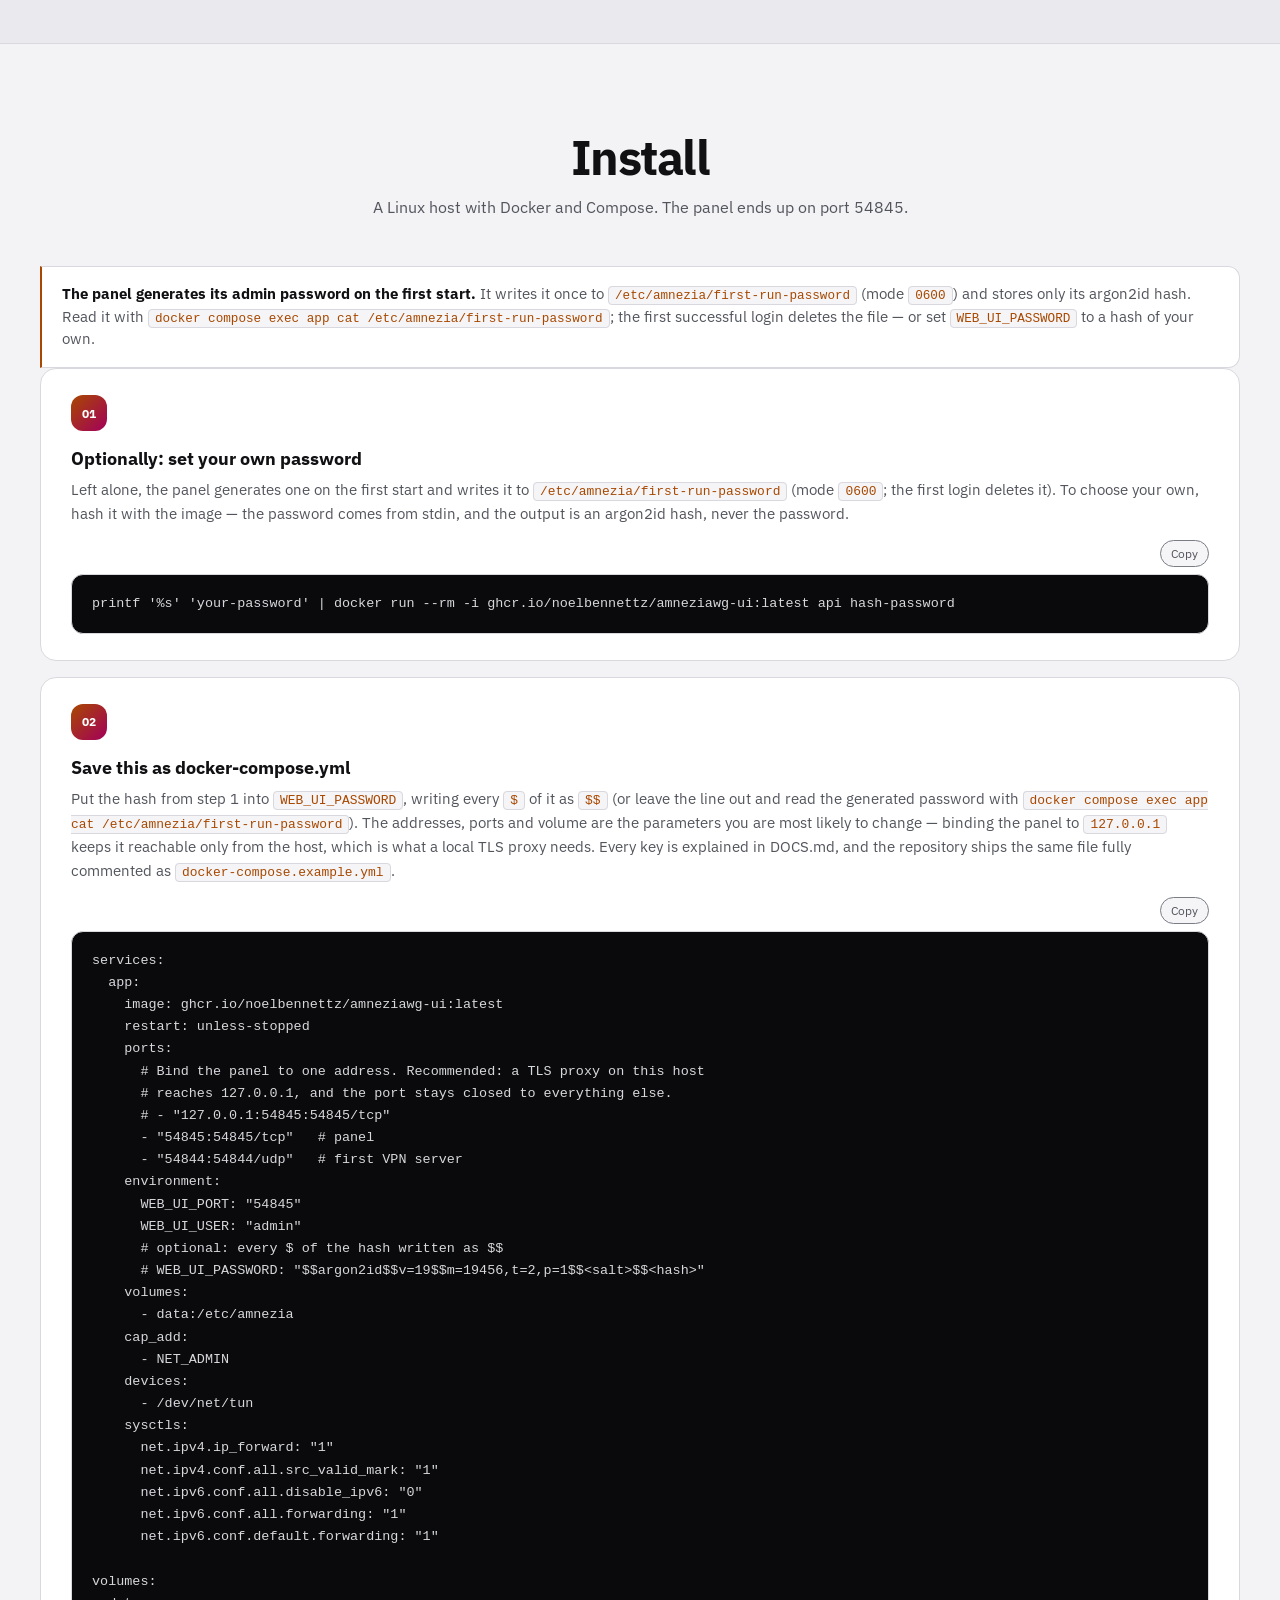
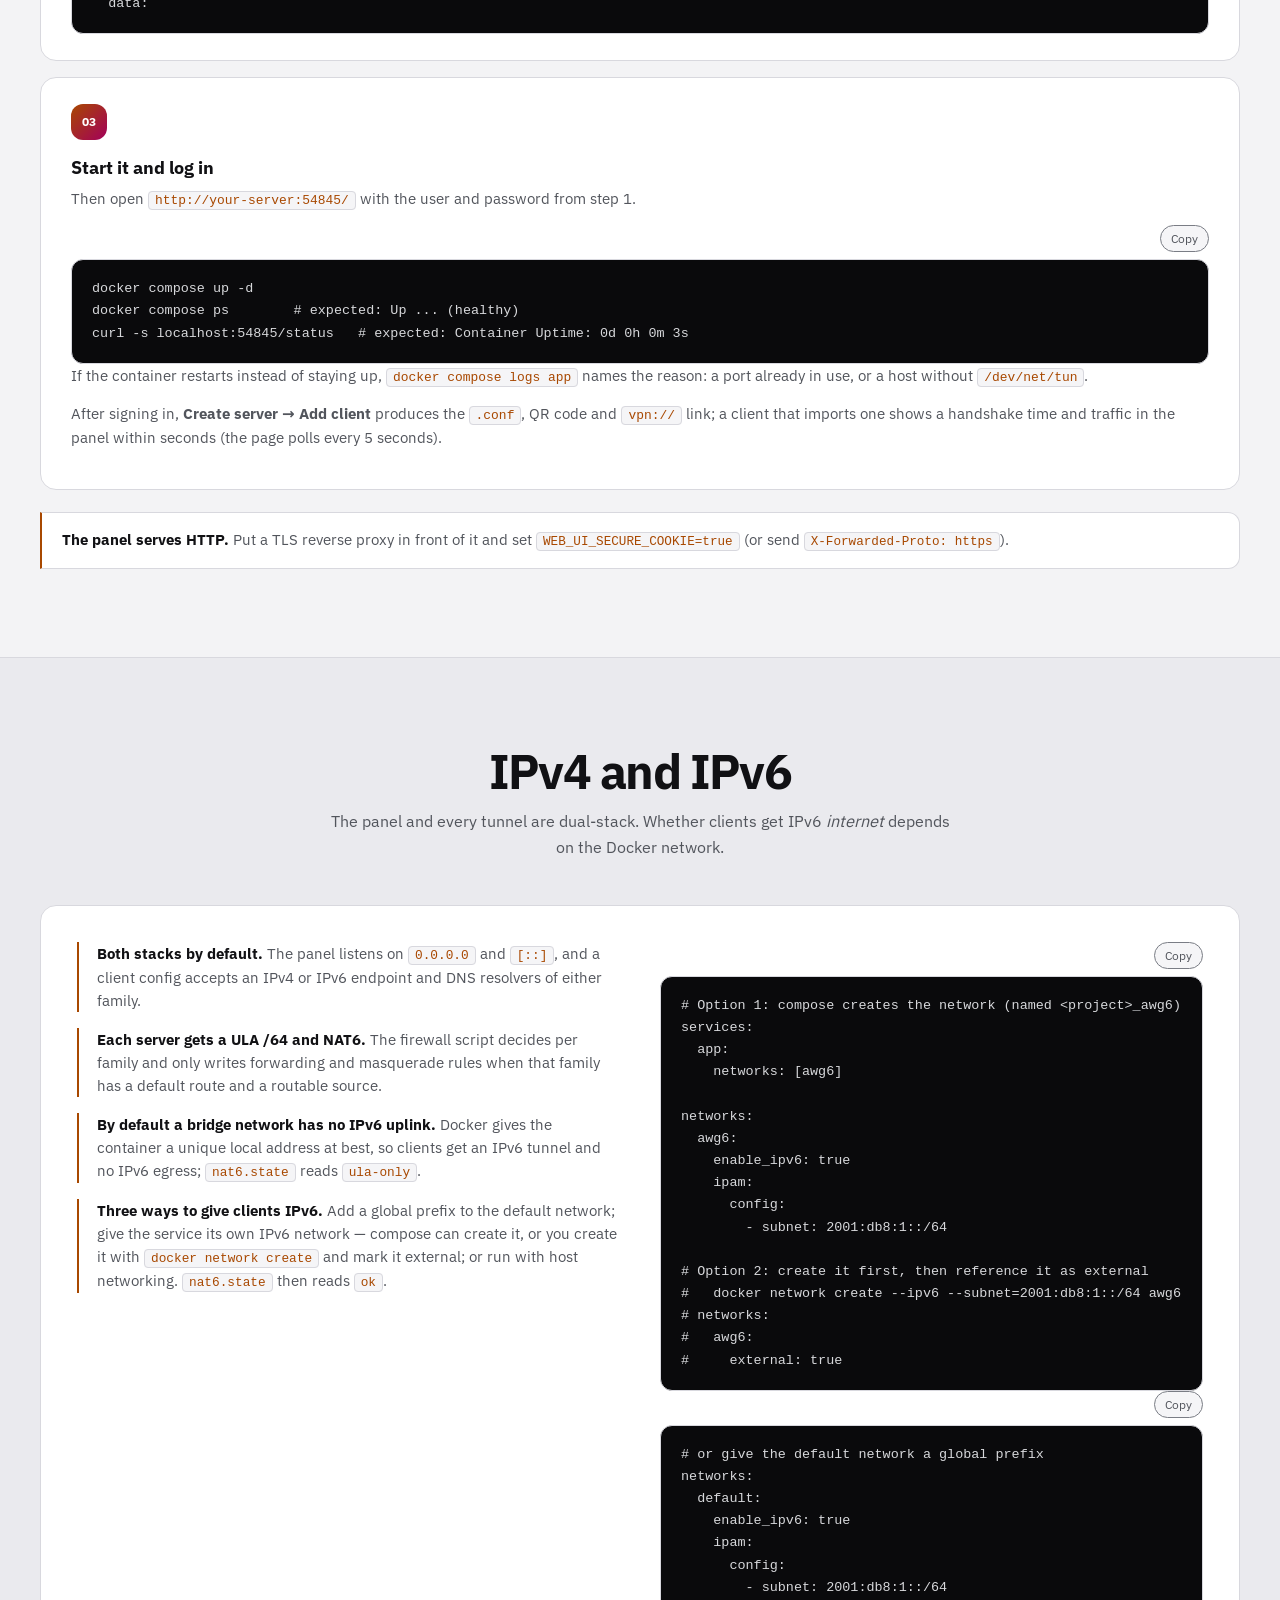
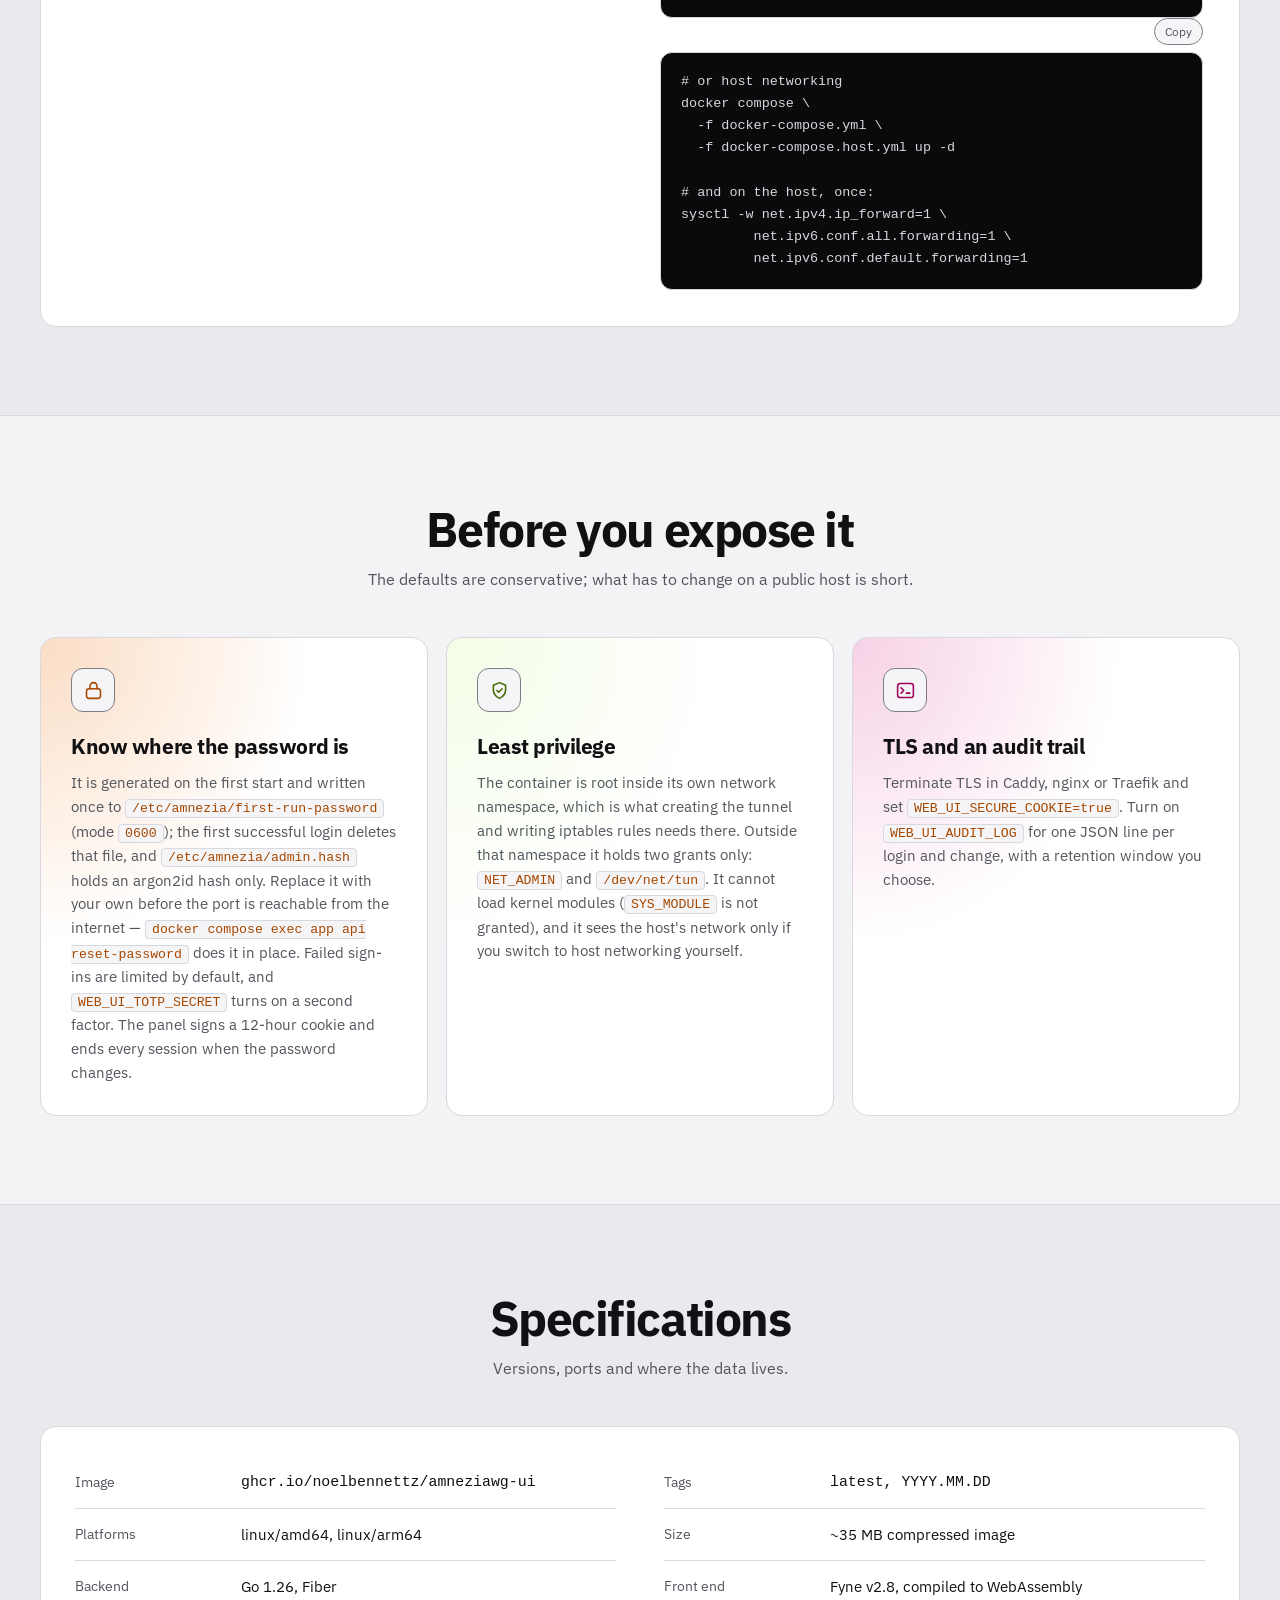
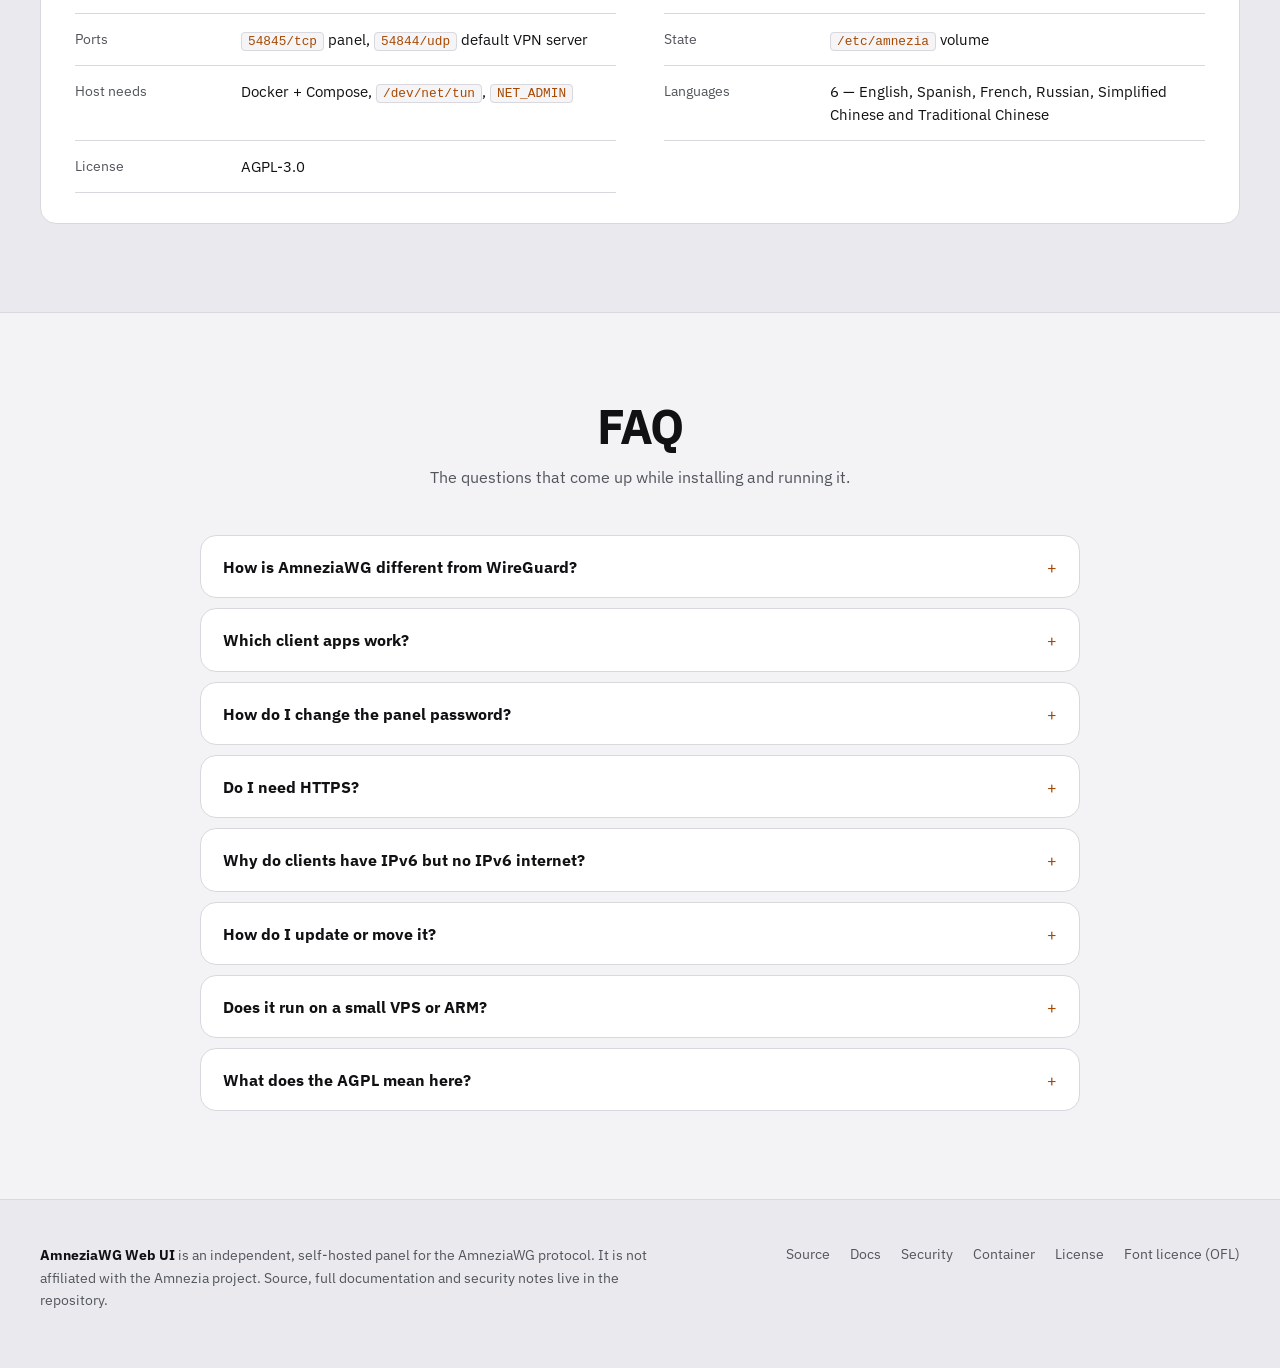
==== commit 31d83b94: "Name the compose file the repository ships in the quick start The step told the reader to save the s" ====
--- a/docs/amneziawg-ui/index.html
+++ b/docs/amneziawg-ui/index.html
@@ -204,7 +204,7 @@
         </div>
       </div>
       <div class="step">
-        <h3>Save this as compose.yaml</h3>
+        <h3>Save this as docker-compose.yml</h3>
         <p>Put the hash from step 1 into <code>WEB_UI_PASSWORD</code>, writing every <code>$</code> of it as <code>$$</code> (or leave the line out and read the generated password with <code>docker compose exec app cat /etc/amnezia/first-run-password</code>). The addresses, ports and volume are the parameters you are most likely to change — binding the panel to <code>127.0.0.1</code> keeps it reachable only from the host, which is what a local TLS proxy needs. Every key is explained in DOCS.md, and the repository ships the same file fully commented as <code>docker-compose.example.yml</code>.</p>
         <div class="copy-wrap">
           <button class="copy" type="button" data-copy>Copy</button>
--- a/docs/m3.css
+++ b/docs/m3.css
@@ -1,6 +1,6 @@
 /* m3.css — the shared Material 3 contract for every page on this domain.
 
-   One system, four looks. The tokens below name the roles — colour, shape,
+   One system, five looks. The tokens below name the roles — colour, shape,
    motion, type — and each page supplies its own seed colour, its own fonts and
    one signature element.
 
@@ -88,7 +88,7 @@
     }
   }
 
-  /* Focus was missing on all four pages. The ring is the primary role, so it
+  /* Focus was missing on every page. The ring is the primary role, so it
      changes with the seed instead of being a fixed blue. */
   :where(a[href], button, summary, [tabindex]):focus-visible {
     outline: 3px solid var(--md-sys-color-primary);
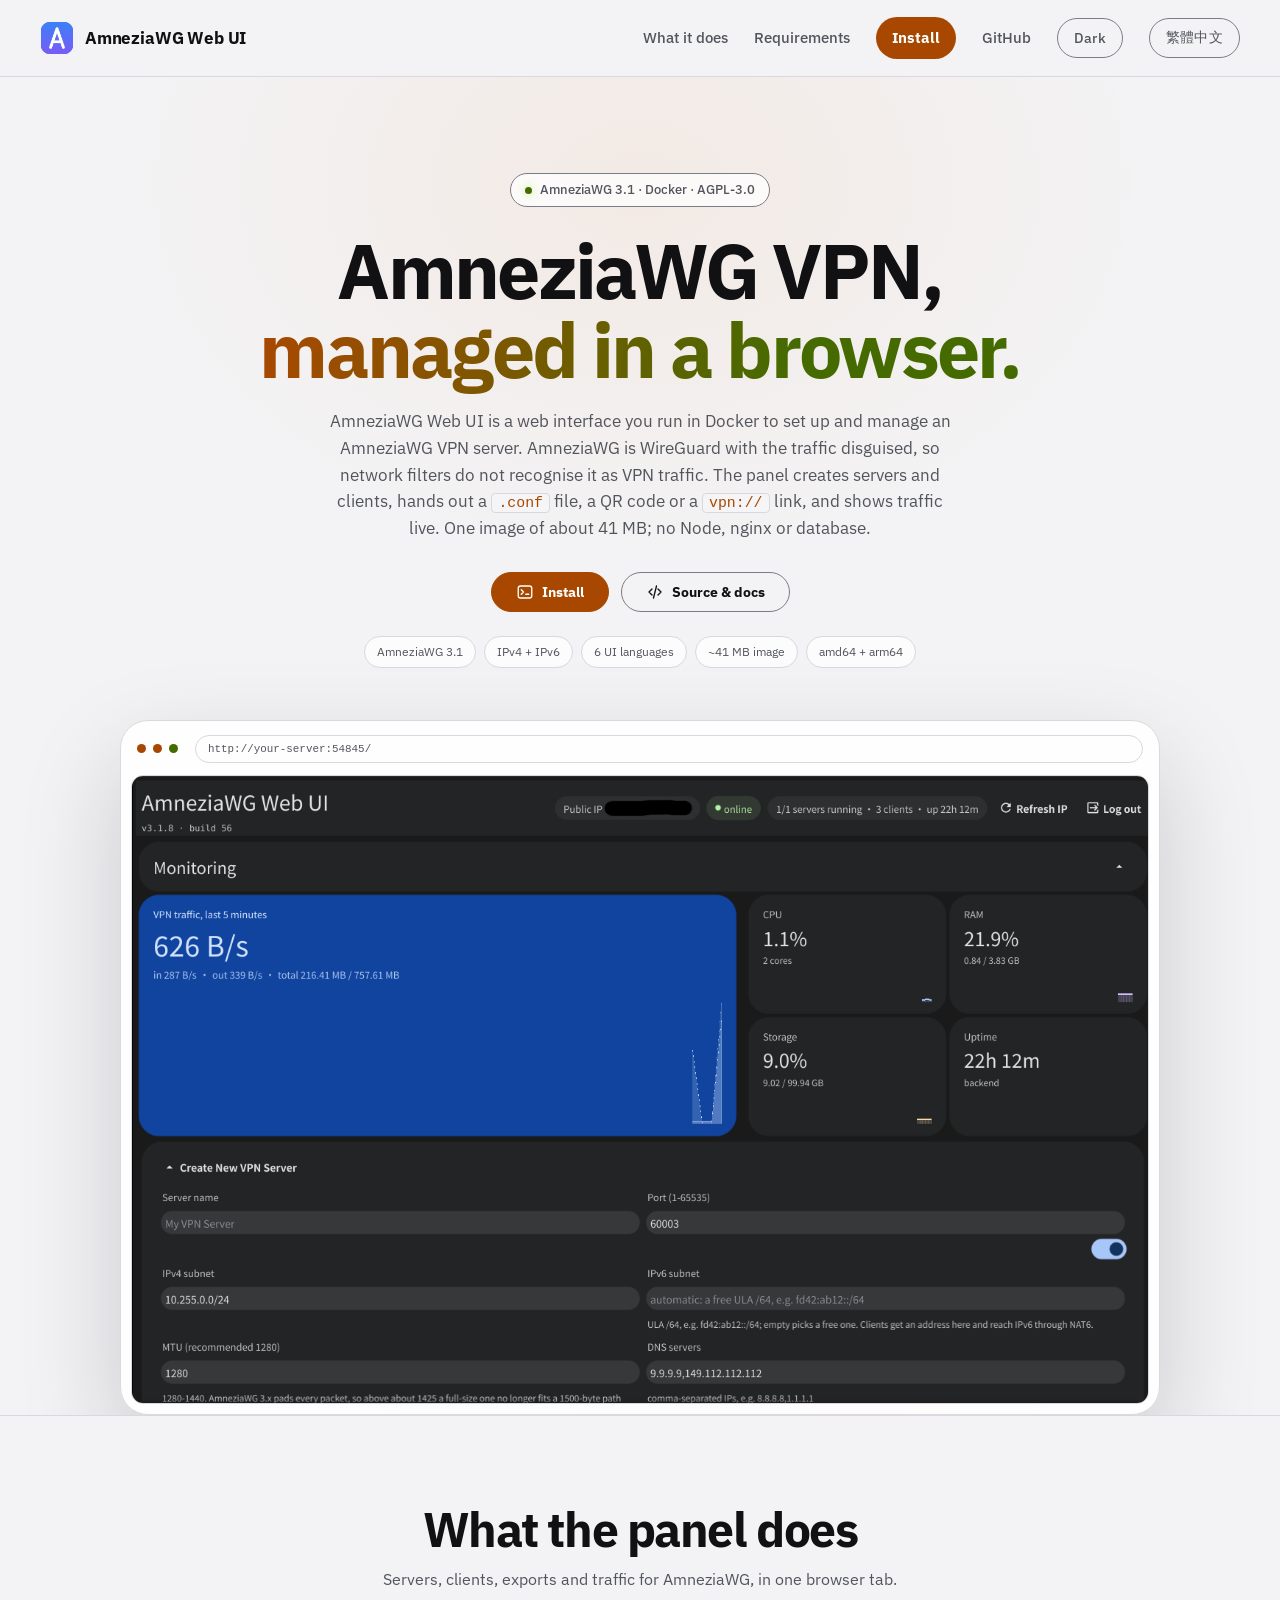
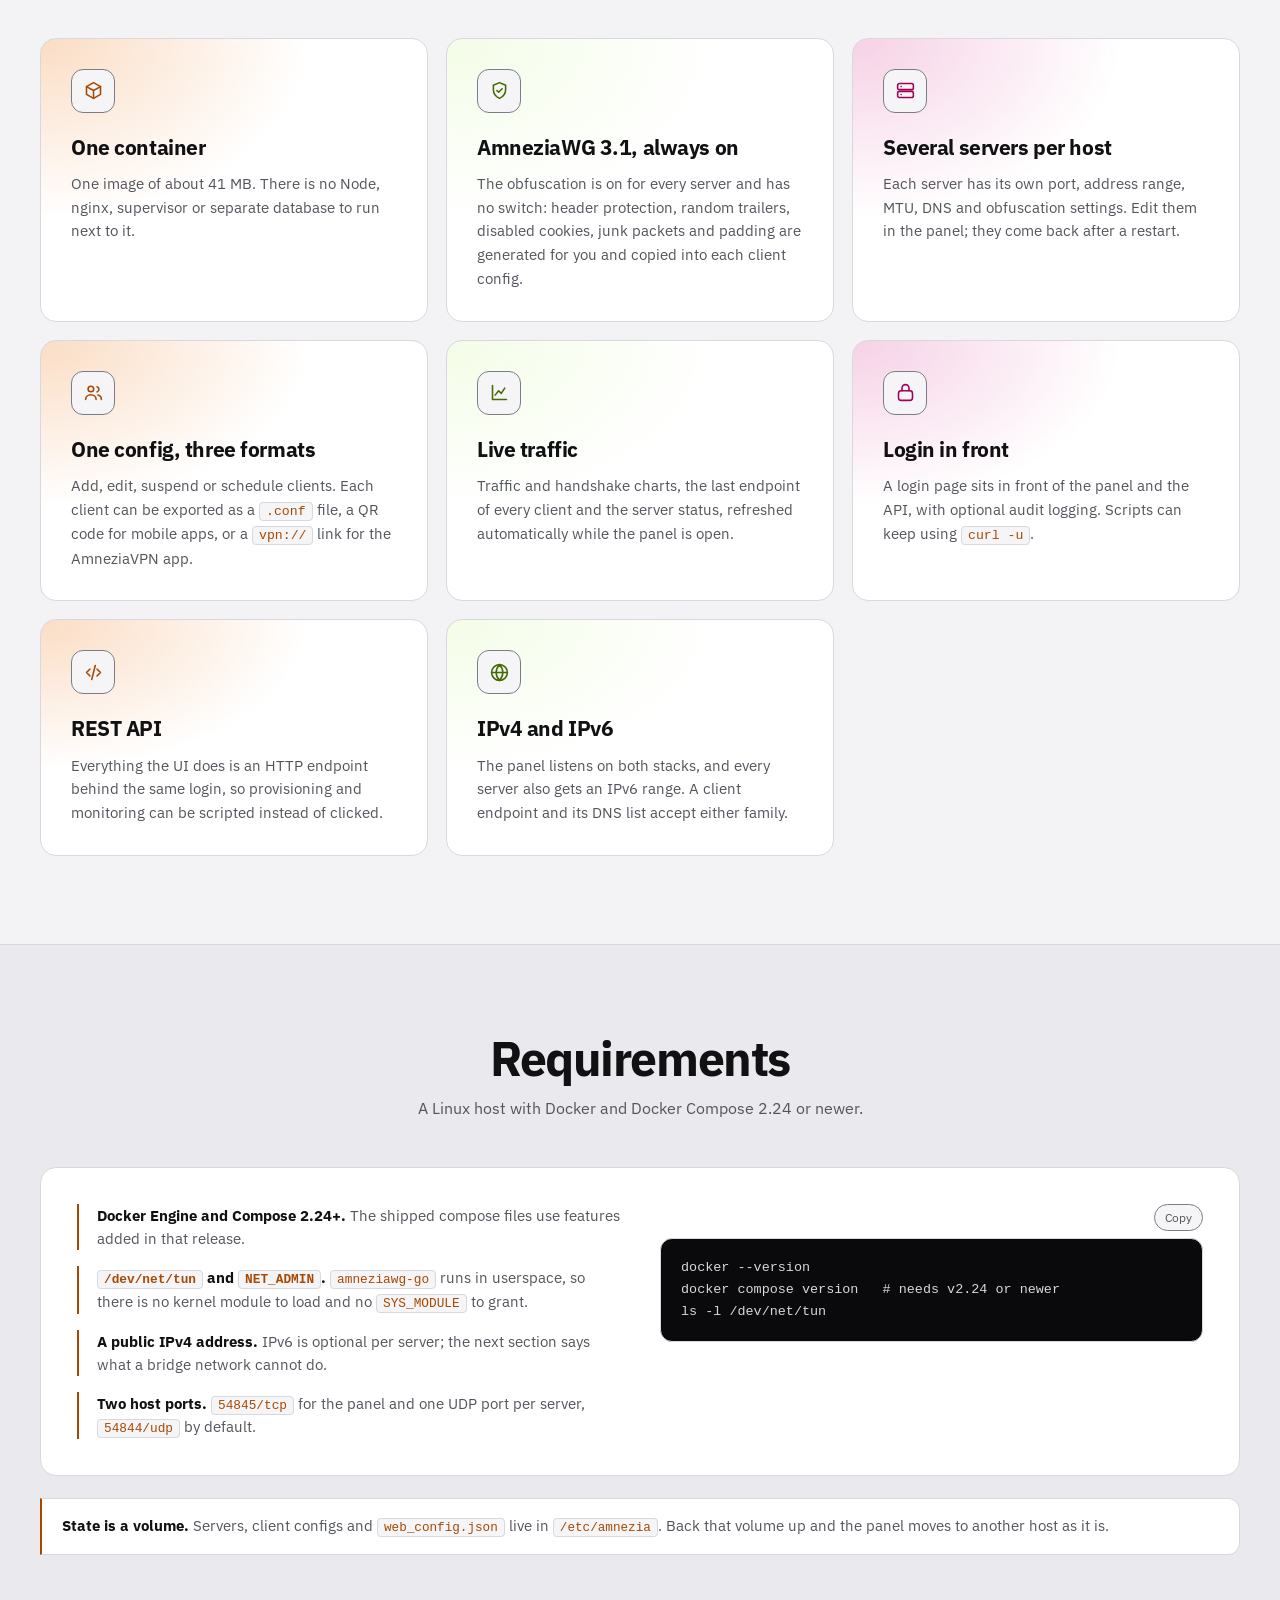
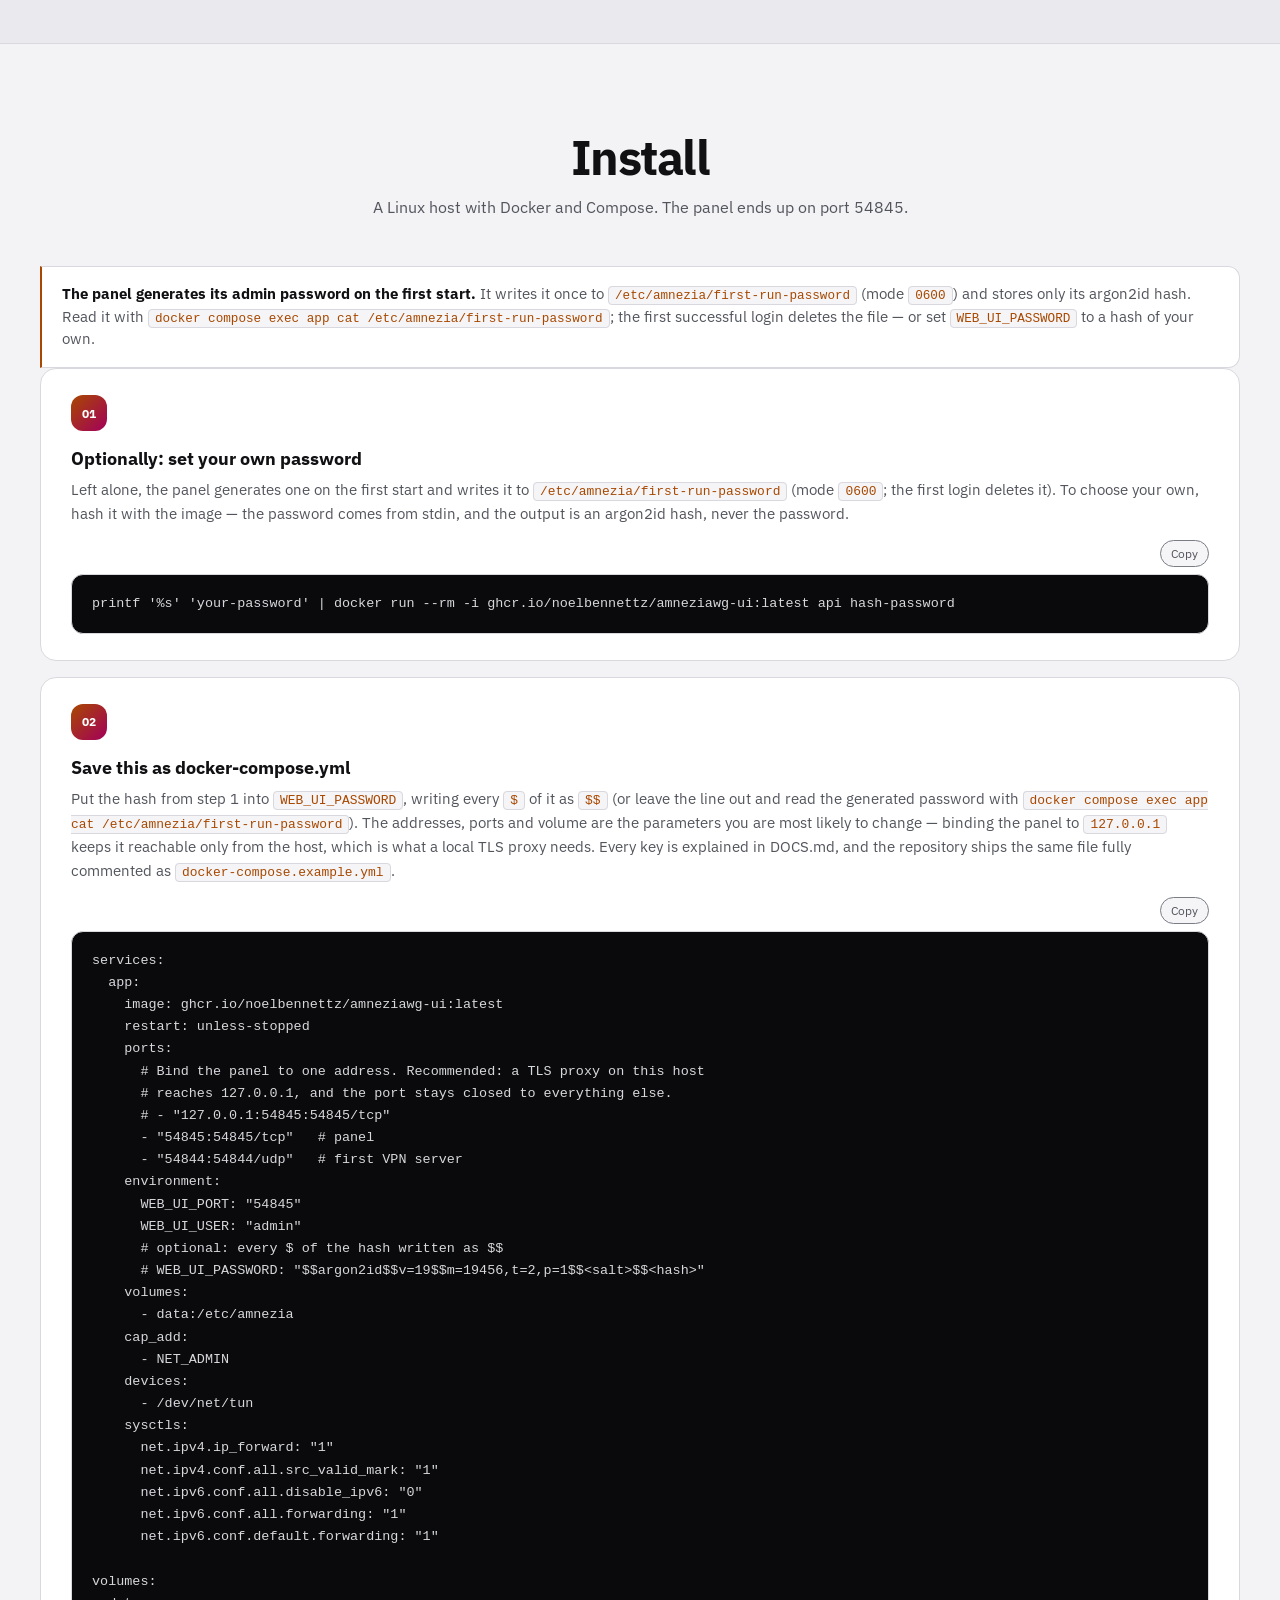
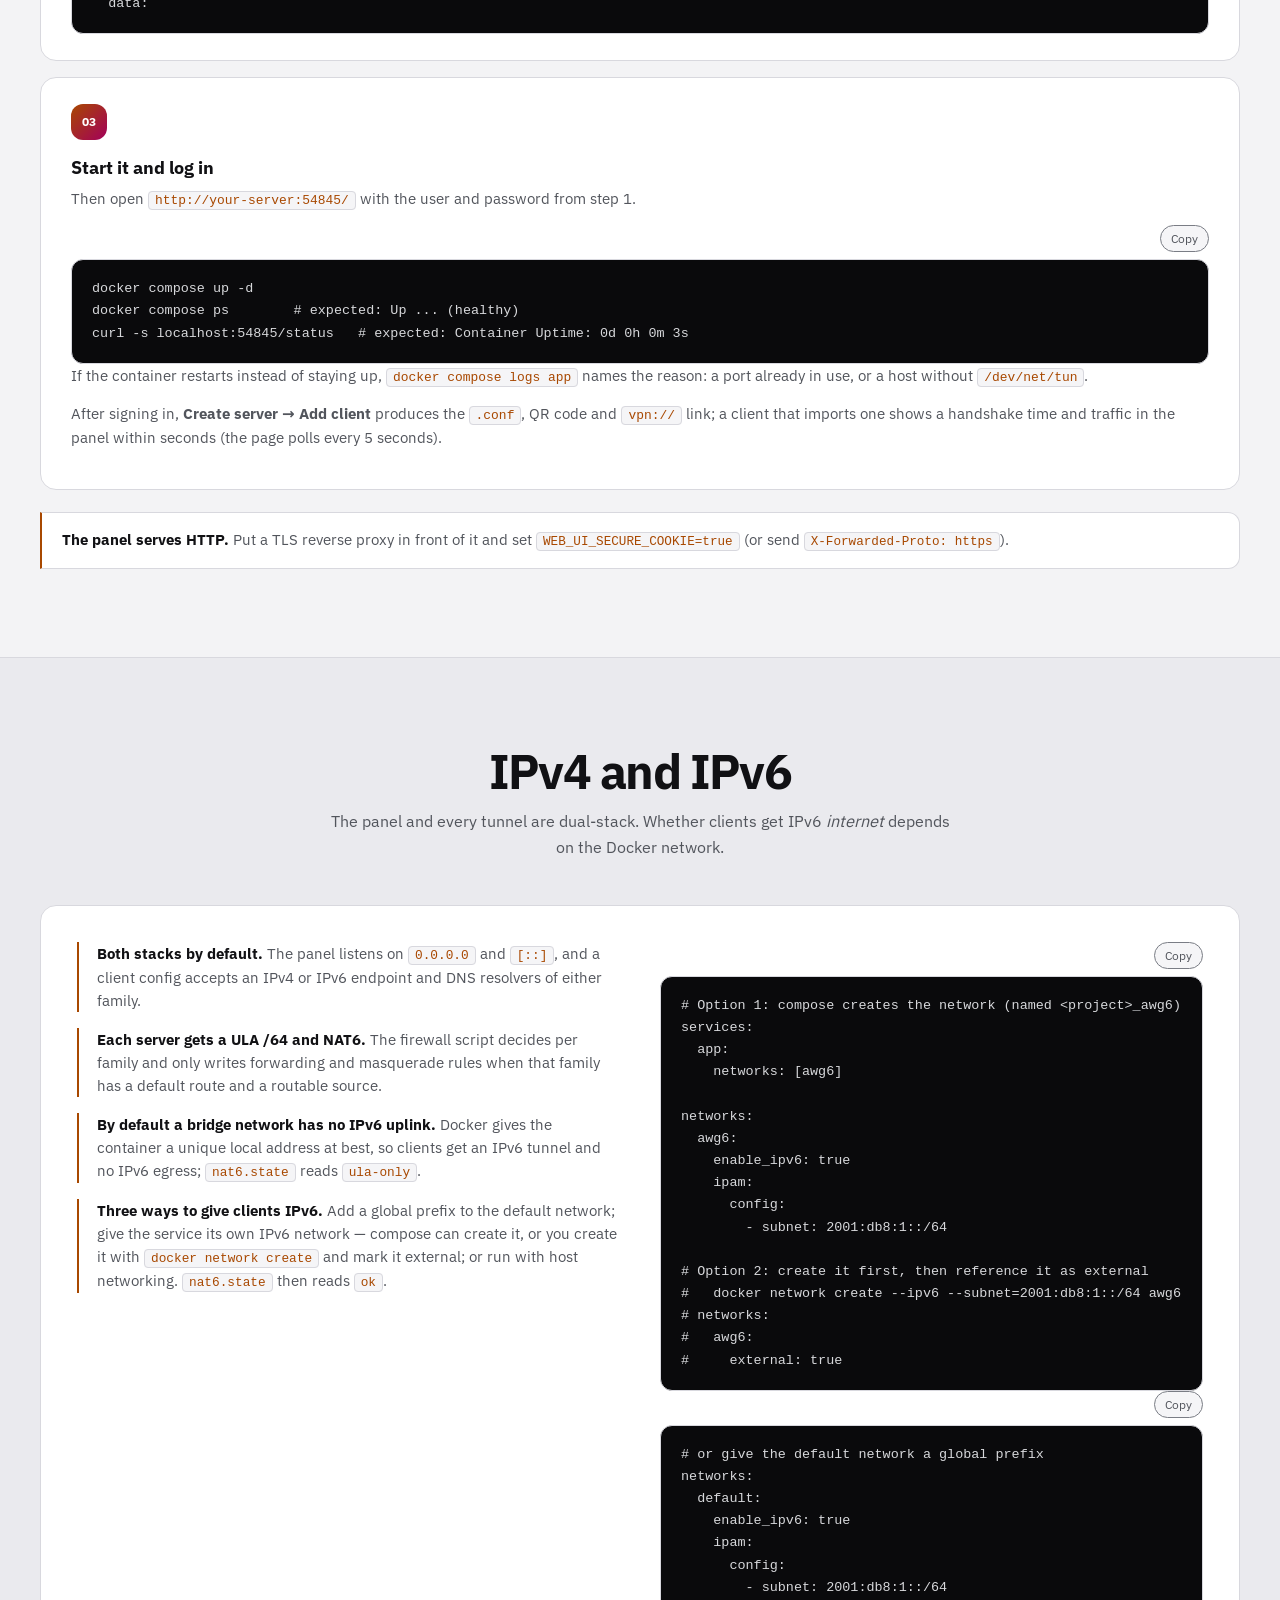
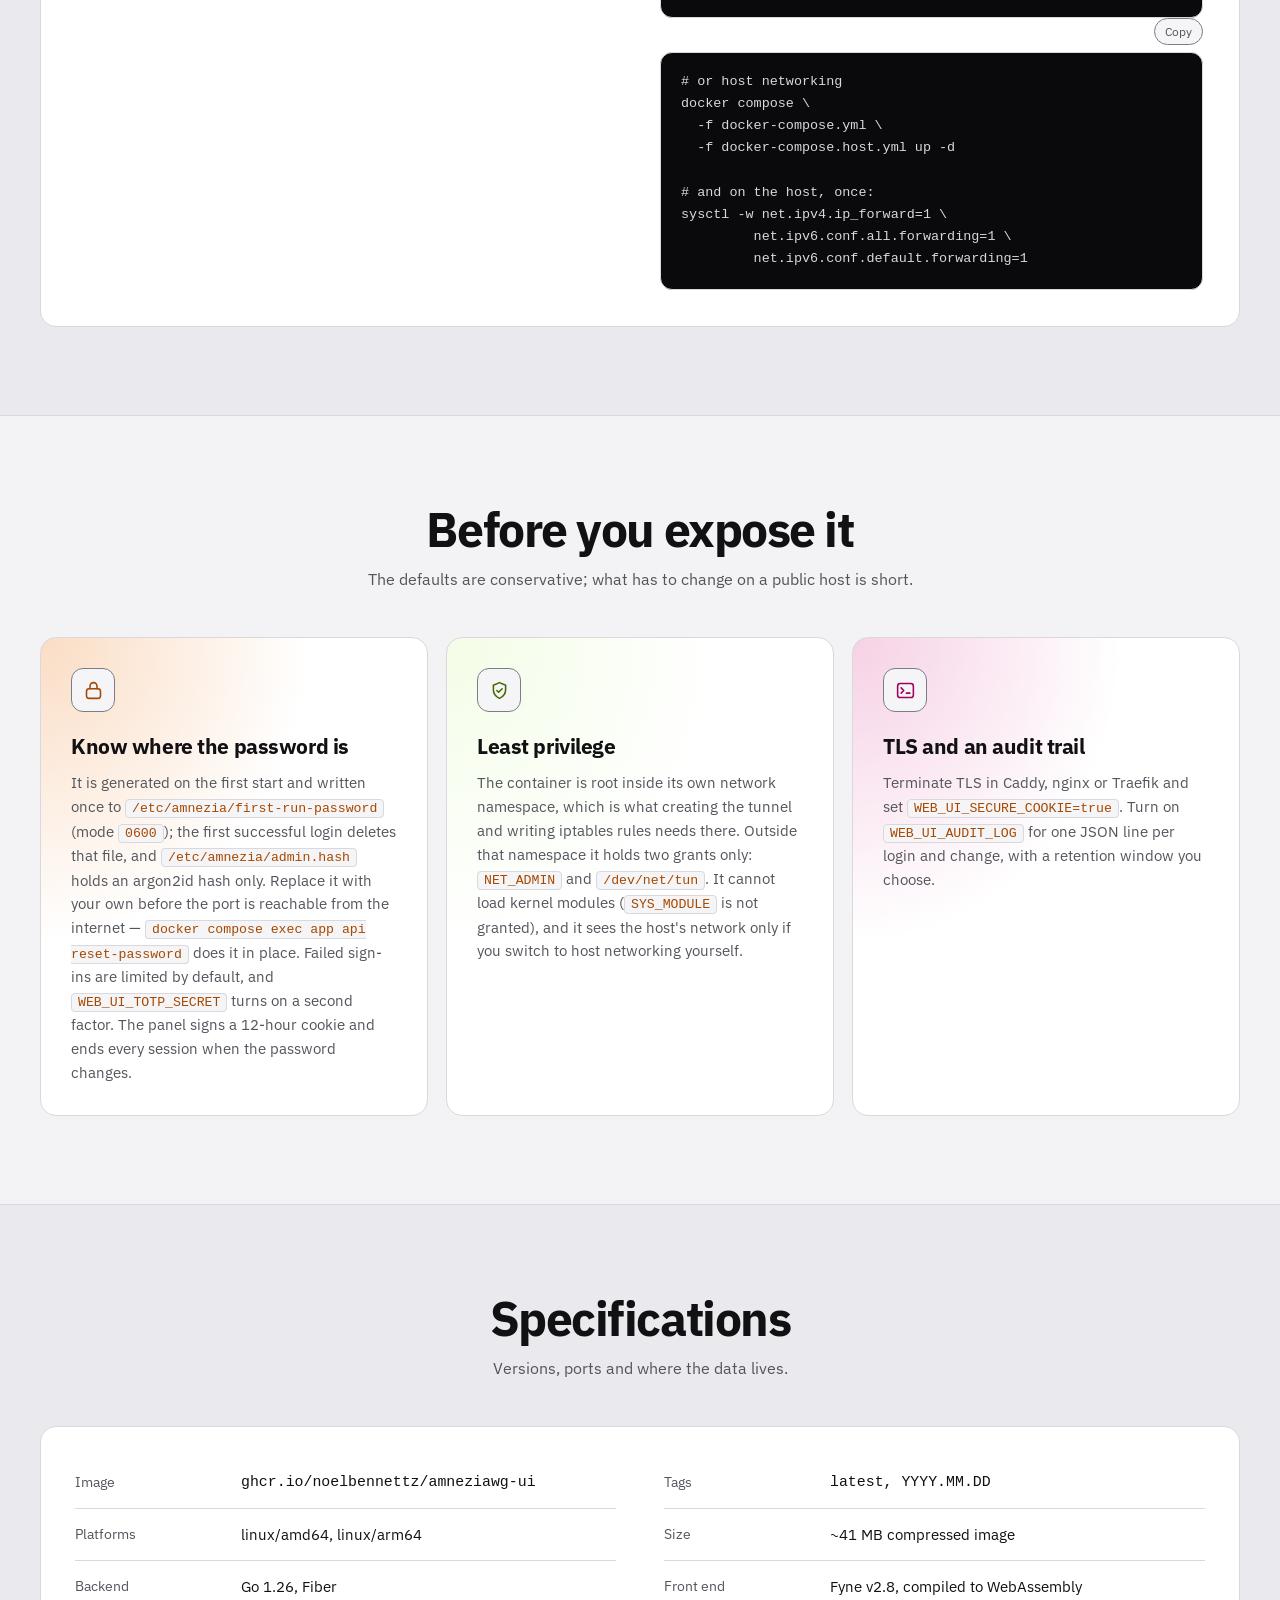
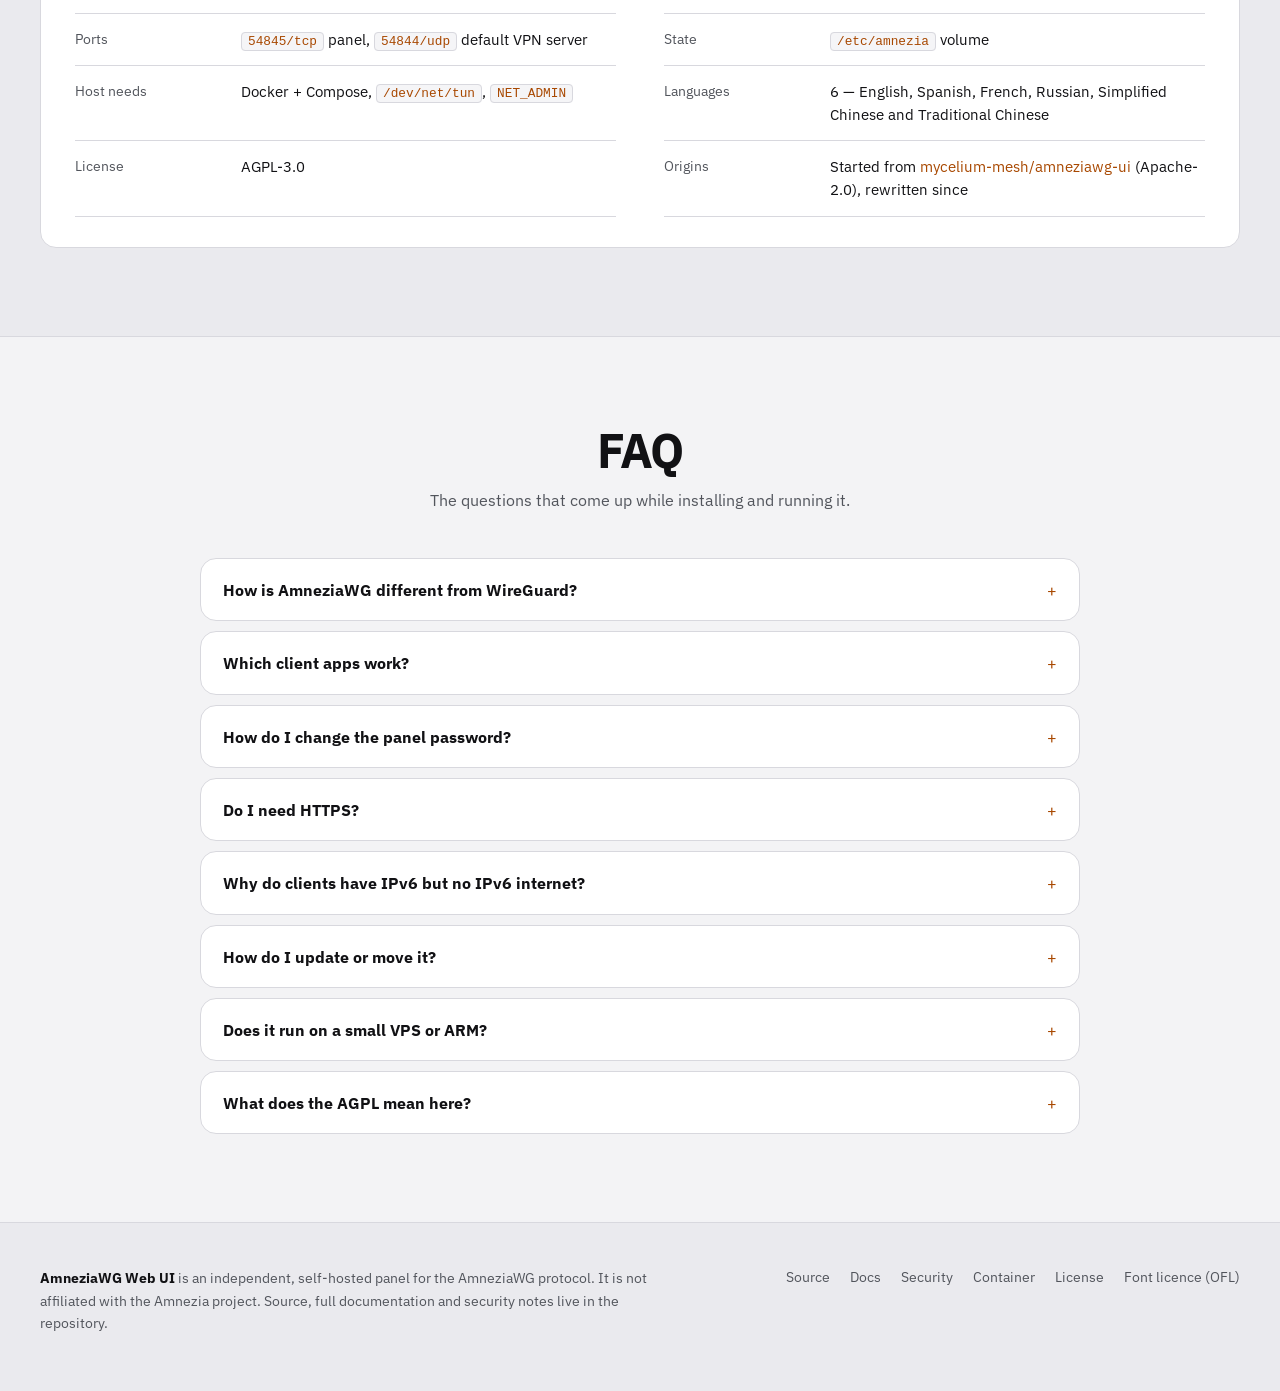
==== commit 01d84859: "Correct the image size and name the upstream project The panel page and both index rows said ~35 MB;" ====
--- a/docs/amneziawg-ui/index.html
+++ b/docs/amneziawg-ui/index.html
@@ -4,7 +4,7 @@
 <meta charset="utf-8">
 <meta name="viewport" content="width=device-width, initial-scale=1">
 <title>AmneziaWG Web UI — a self-hosted VPN panel in one container</title>
-<meta name="description" content="A self-hosted AmneziaWG 3.1 admin panel in a ~35 MB Docker image. Create servers and clients, export .conf, QR codes and vpn:// links, and watch traffic. IPv4 and IPv6.">
+<meta name="description" content="A self-hosted AmneziaWG 3.1 admin panel in a ~41 MB Docker image. Create servers and clients, export .conf, QR codes and vpn:// links, and watch traffic. IPv4 and IPv6.">
 <meta name="theme-color" content="#0e0e11">
 <link rel="canonical" href="https://noelbennettz.github.io/amneziawg-ui/">
 <link rel="alternate" hreflang="zh-Hant" href="zh.html">
@@ -16,7 +16,7 @@
 <link rel="stylesheet" href="style.css">
 <meta property="og:type" content="website">
 <meta property="og:title" content="AmneziaWG Web UI — your VPN, one container">
-<meta property="og:description" content="Self-hosted AmneziaWG 3.1 panel: servers, clients, QR codes, vpn:// links and live traffic. One ~35 MB Docker image, IPv4 + IPv6.">
+<meta property="og:description" content="Self-hosted AmneziaWG 3.1 panel: servers, clients, QR codes, vpn:// links and live traffic. One ~41 MB Docker image, IPv4 + IPv6.">
 <meta property="og:url" content="https://noelbennettz.github.io/amneziawg-ui/">
 <meta property="og:image" content="https://noelbennettz.github.io/amneziawg-ui/assets/dashboard.png">
 <meta name="twitter:card" content="summary_large_image">
@@ -68,7 +68,7 @@
         disguised, so network filters do not recognise it as VPN traffic. The
         panel creates servers and clients, hands out a <code>.conf</code> file, a
         QR code or a <code>vpn://</code> link, and shows traffic live. One image
-        of about 35 MB; no Node, nginx or database.
+        of about 41 MB; no Node, nginx or database.
       </p>
       <div class="actions">
         <a class="btn btn-primary" href="#deploy">
@@ -84,7 +84,7 @@
         <span class="pill">AmneziaWG 3.1</span>
         <span class="pill">IPv4 + IPv6</span>
         <span class="pill">6 UI languages</span>
-        <span class="pill">~35 MB image</span>
+        <span class="pill">~41 MB image</span>
         <span class="pill">amd64 + arm64</span>
       </div>
     </div>
@@ -109,7 +109,7 @@
       <article class="card">
         <div class="icon"><svg aria-hidden="true"><use href="#i-box"/></svg></div>
         <h3>One container</h3>
-        <p>One image of about 35 MB. There is no Node, nginx, supervisor or separate database to run next to it.</p>
+        <p>One image of about 41 MB. There is no Node, nginx, supervisor or separate database to run next to it.</p>
       </article>
       <article class="card">
         <div class="icon"><svg aria-hidden="true"><use href="#i-shield"/></svg></div>
@@ -360,7 +360,7 @@
       <div><dt>Image</dt><dd class="mono">ghcr.io/noelbennettz/amneziawg-ui</dd></div>
       <div><dt>Tags</dt><dd class="mono">latest, YYYY.MM.DD</dd></div>
       <div><dt>Platforms</dt><dd>linux/amd64, linux/arm64</dd></div>
-      <div><dt>Size</dt><dd>~35 MB compressed image</dd></div>
+      <div><dt>Size</dt><dd>~41 MB compressed image</dd></div>
       <div><dt>Backend</dt><dd>Go 1.26, Fiber</dd></div>
       <div><dt>Front end</dt><dd>Fyne v2.8, compiled to WebAssembly</dd></div>
       <div><dt>Ports</dt><dd><code>54845/tcp</code> panel, <code>54844/udp</code> default VPN server</dd></div>
@@ -368,6 +368,7 @@
       <div><dt>Host needs</dt><dd>Docker + Compose, <code>/dev/net/tun</code>, <code>NET_ADMIN</code></dd></div>
       <div><dt>Languages</dt><dd>6 — English, Spanish, French, Russian, Simplified Chinese and Traditional Chinese</dd></div>
       <div><dt>License</dt><dd>AGPL-3.0</dd></div>
+      <div><dt>Origins</dt><dd>Started from <a href="https://github.com/mycelium-mesh/amneziawg-ui">mycelium-mesh/amneziawg-ui</a> (Apache-2.0), rewritten since</dd></div>
     </dl>
   </div>
 </section>
@@ -406,7 +407,7 @@
       </details>
       <details>
         <summary>Does it run on a small VPS or ARM?</summary>
-        <p>The image is published for <code>amd64</code> and <code>arm64</code>, and the container itself is about 35 MB. The tunnel is userspace, so there is no kernel module to match against the host.</p>
+        <p>The image is published for <code>amd64</code> and <code>arm64</code>, and the container itself is about 41 MB. The tunnel is userspace, so there is no kernel module to match against the host.</p>
       </details>
       <details>
         <summary>What does the AGPL mean here?</summary>
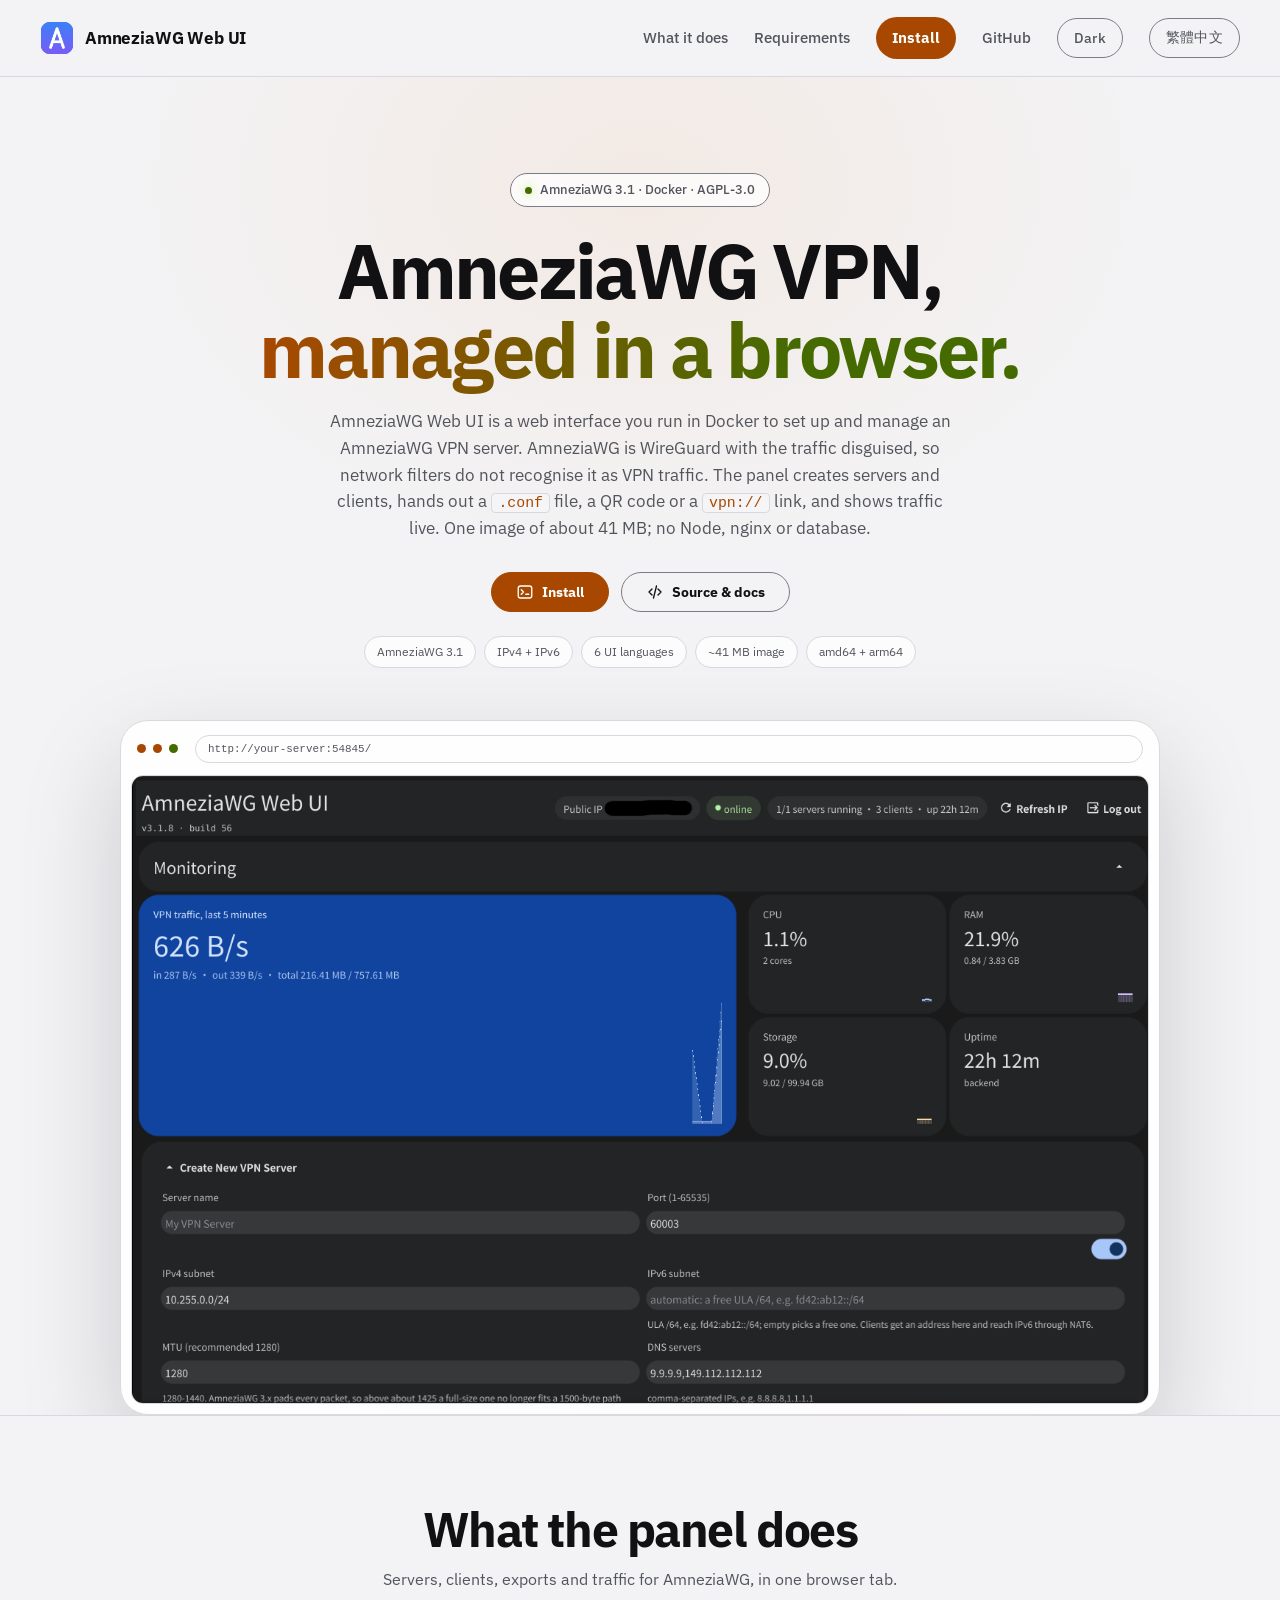
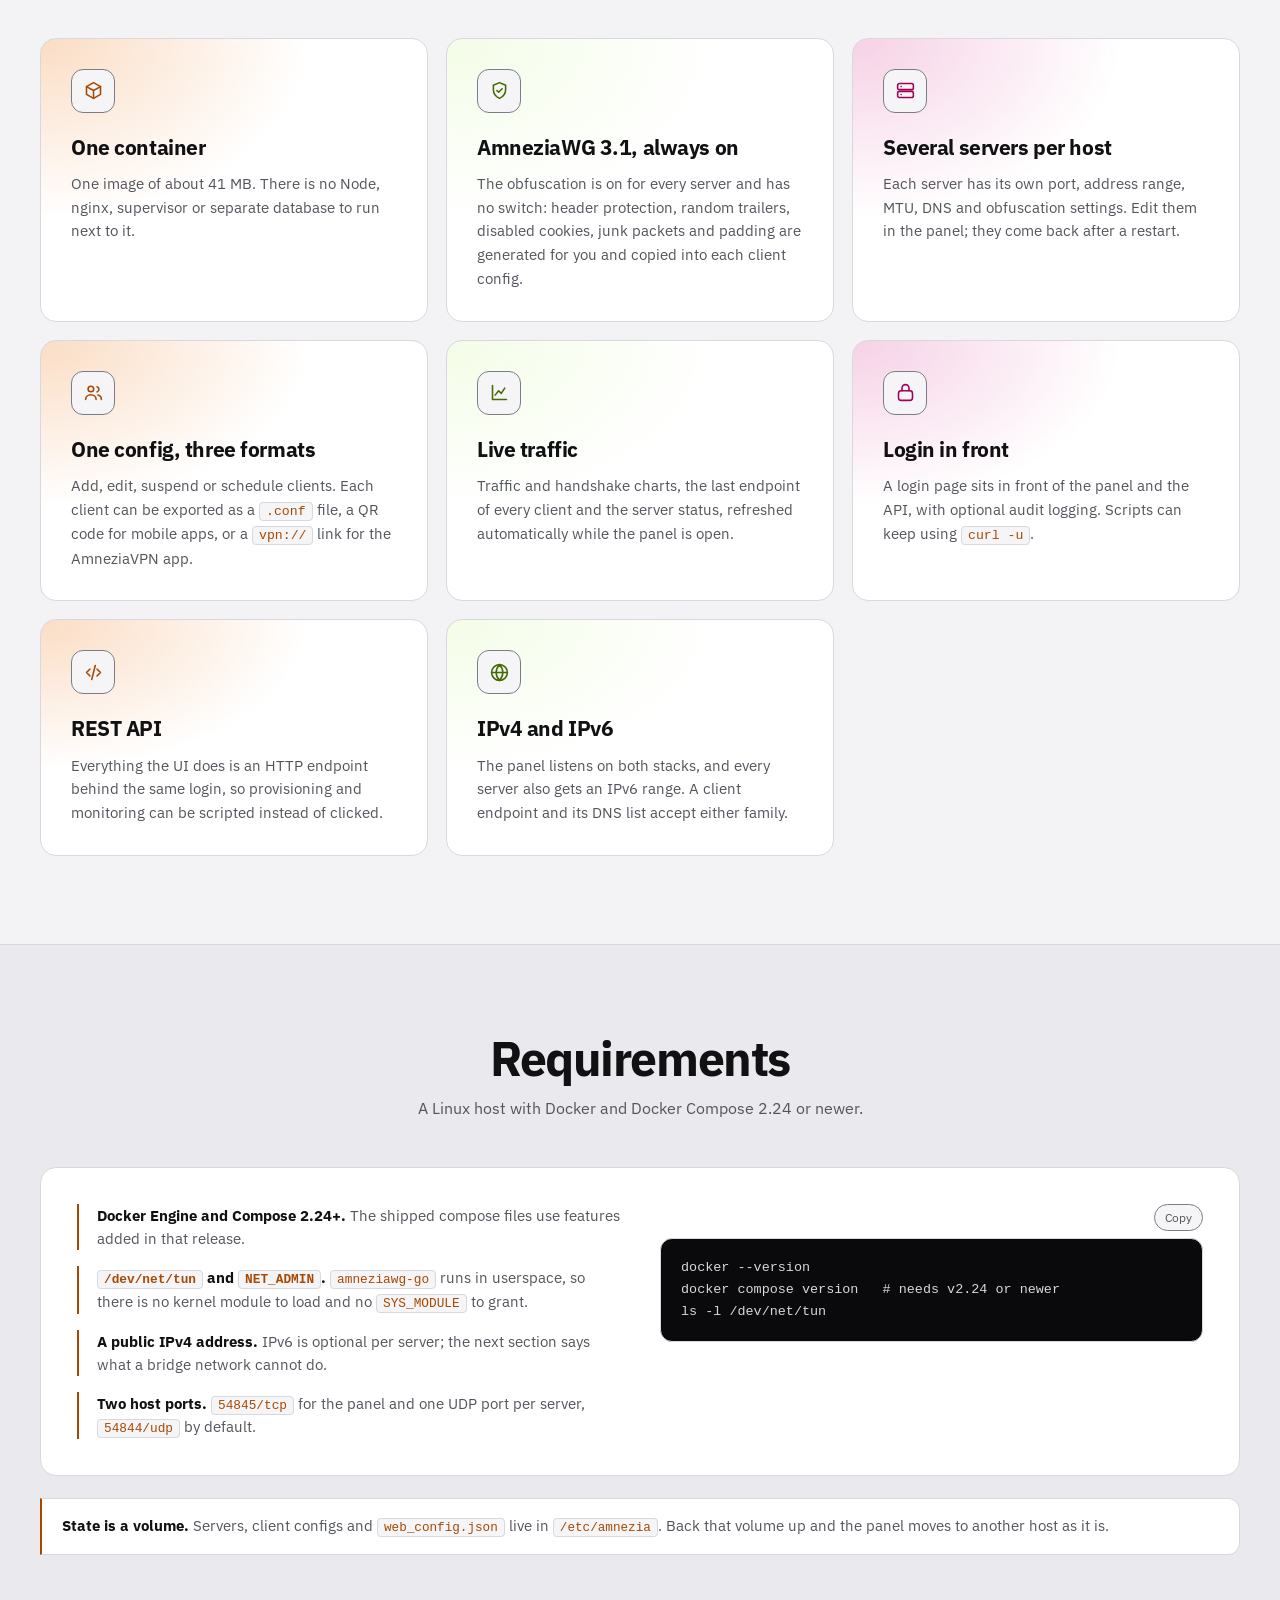
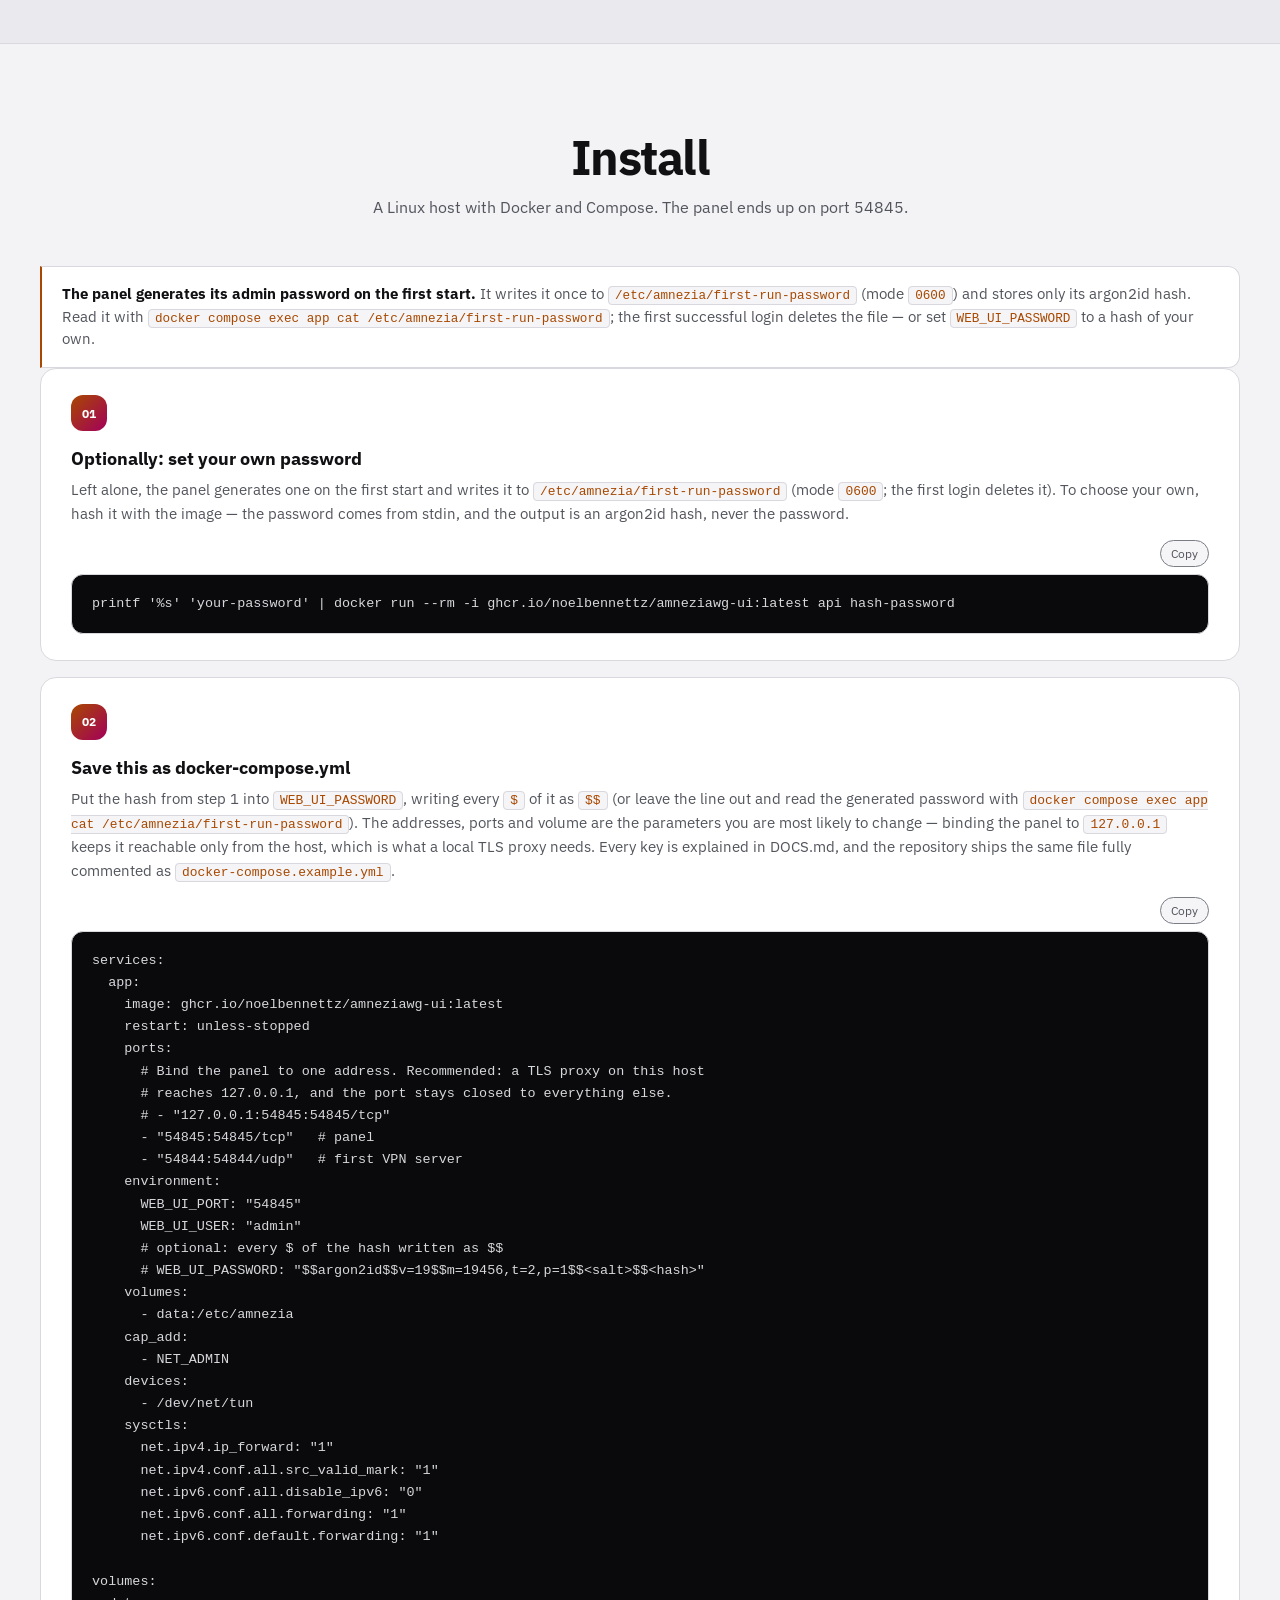
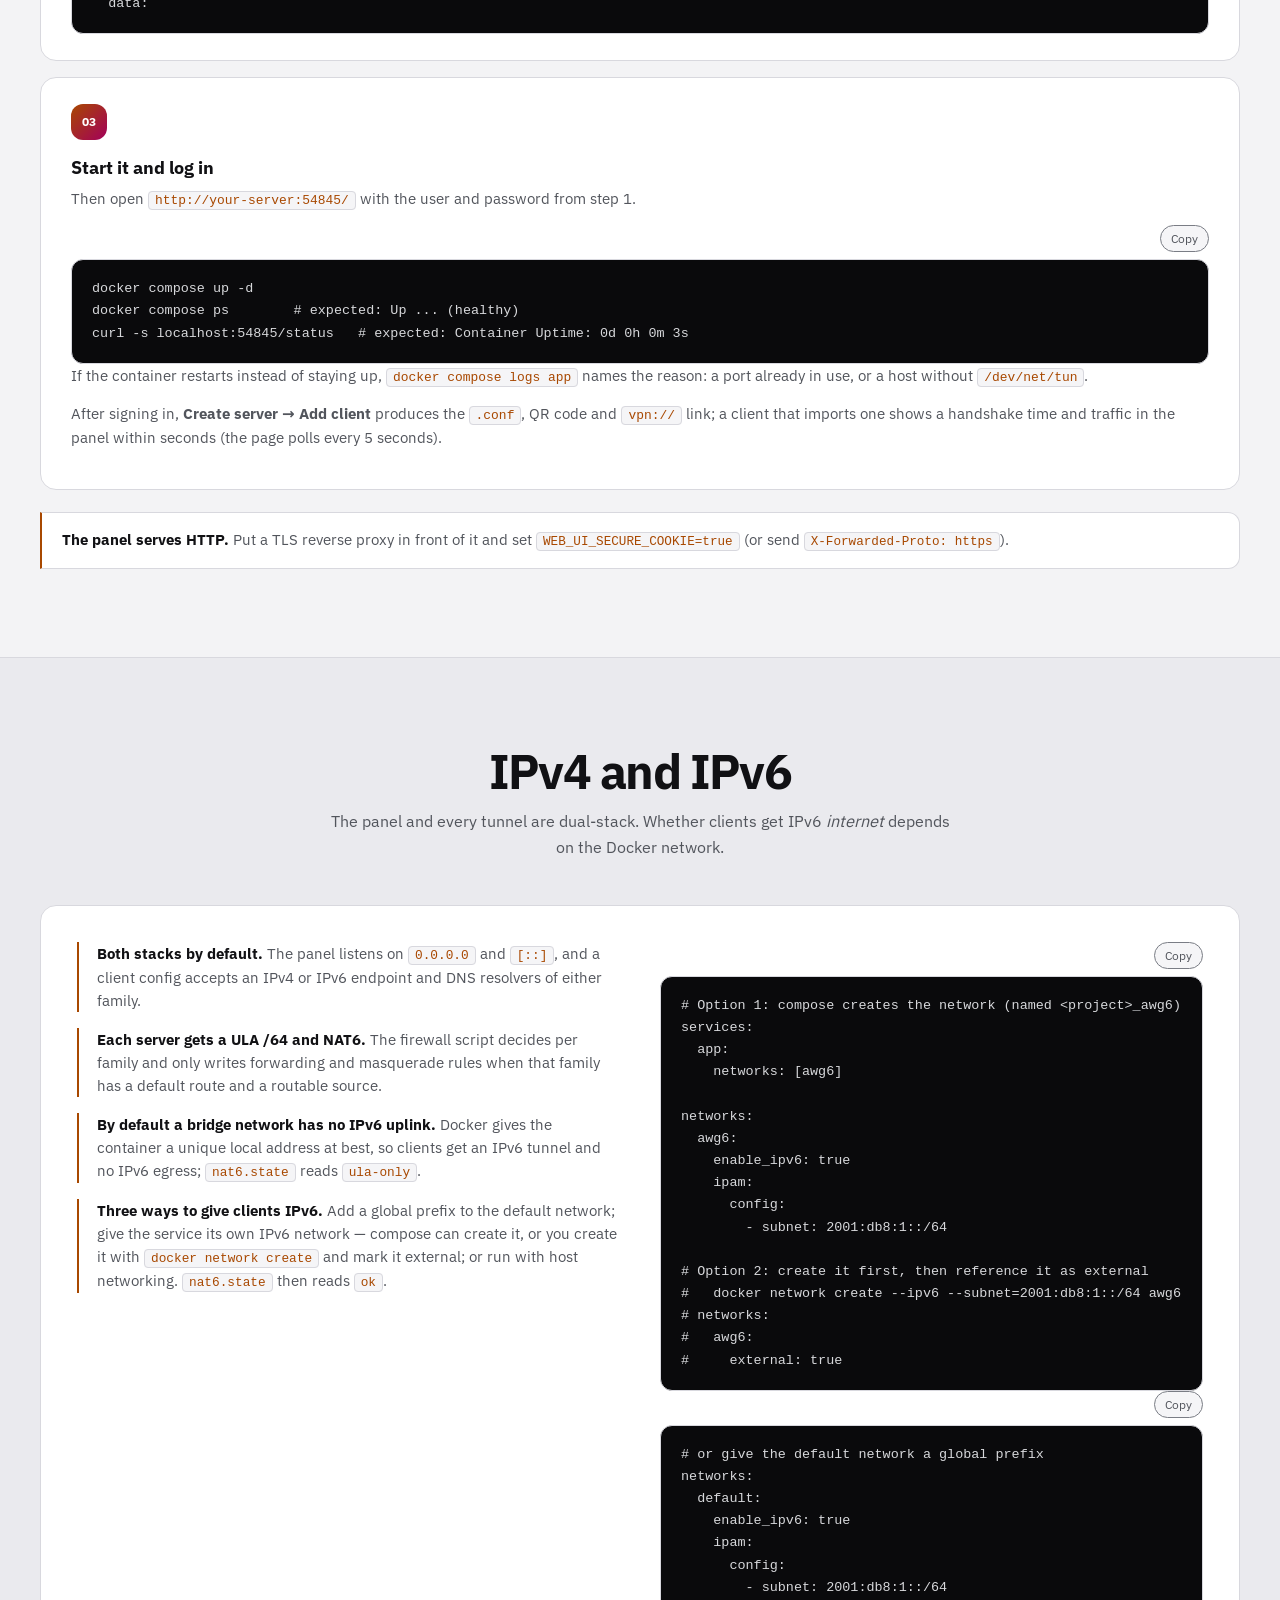
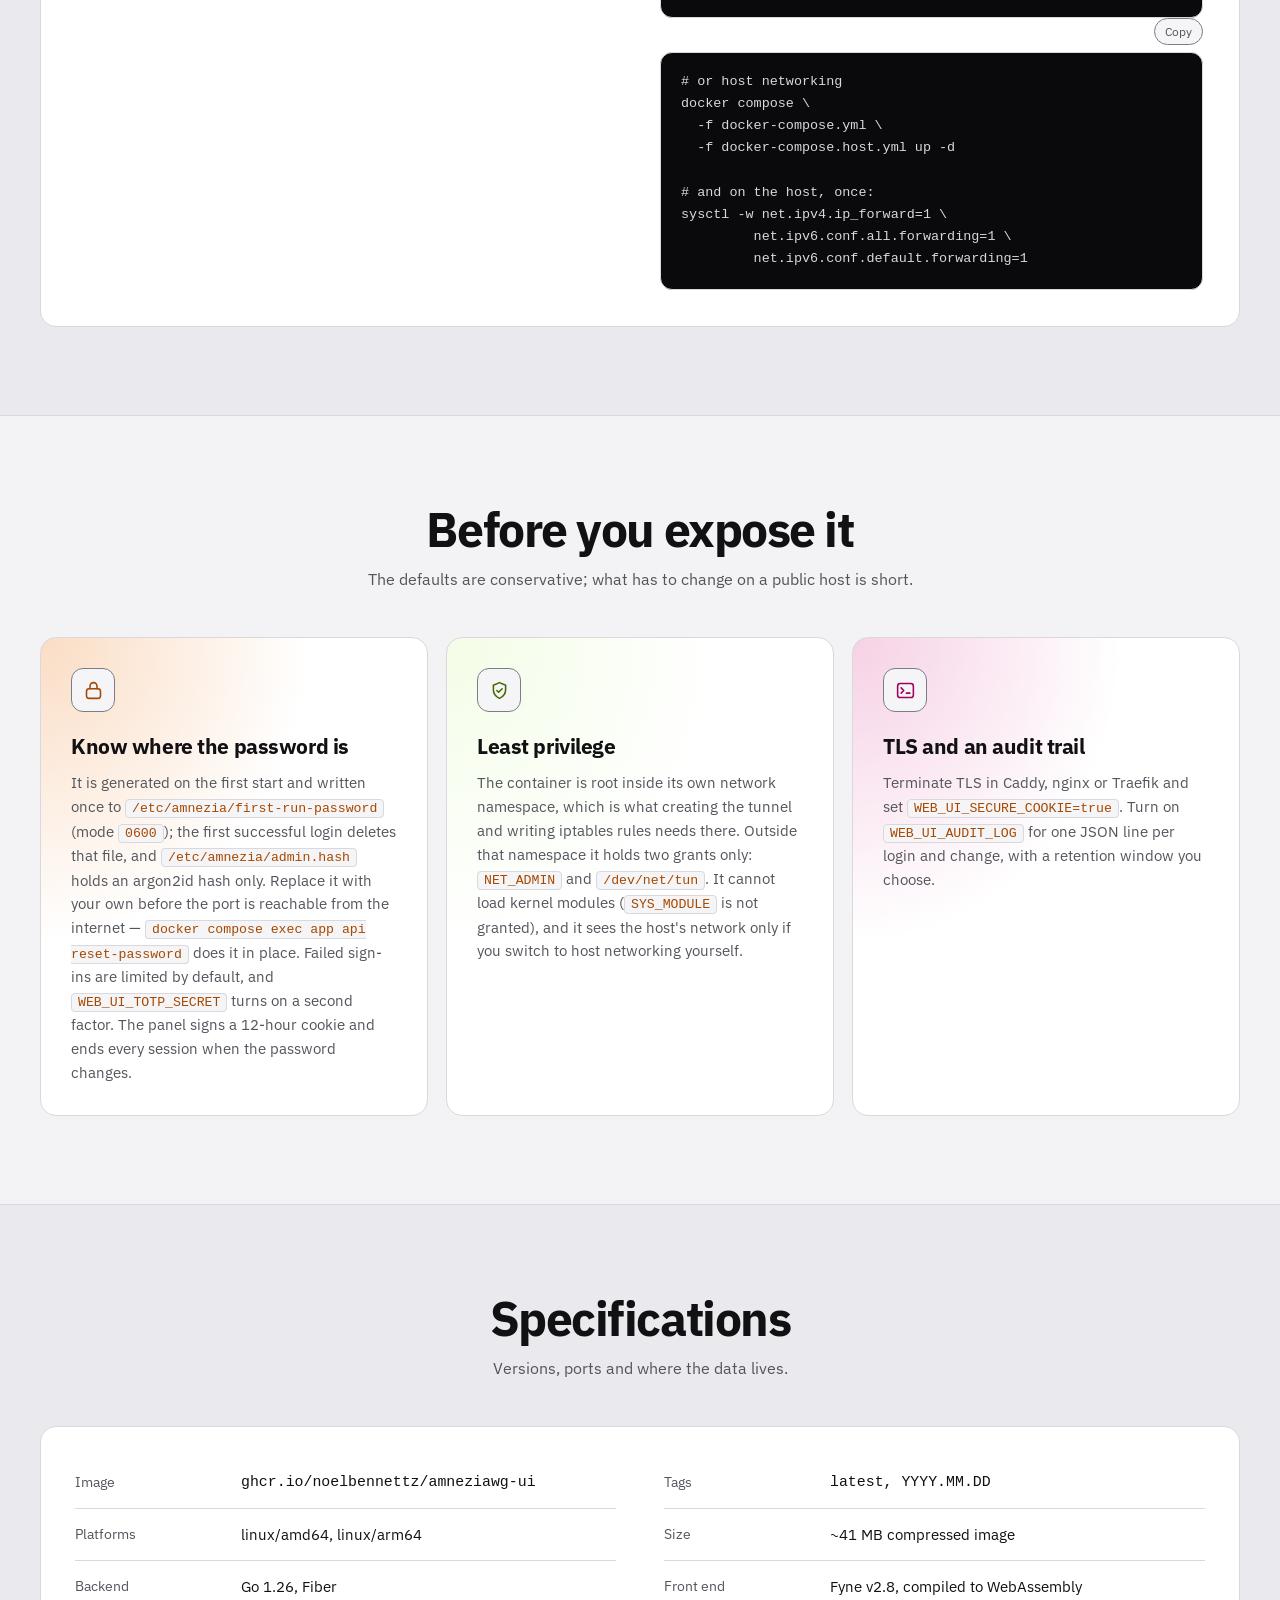
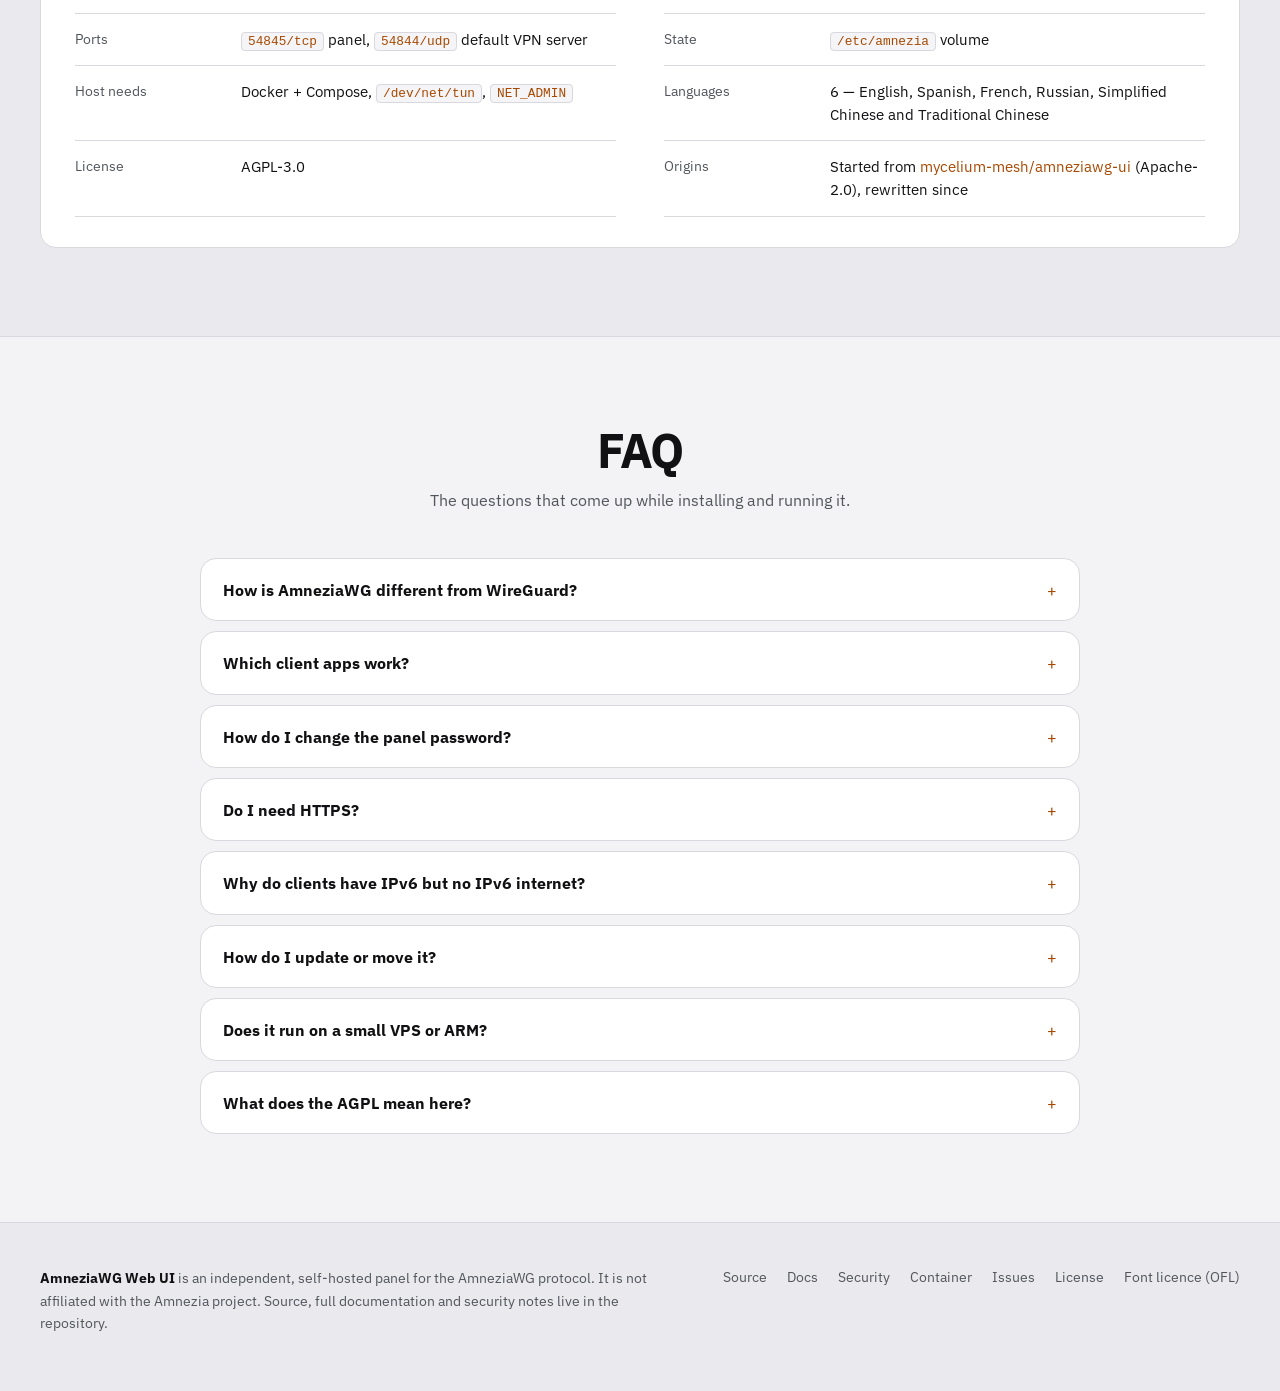
==== commit 29751db9: "Give the AmneziaWG page the same way to report a bug as Hy2droid Hy2droid's footer links Issues; the" ====
--- a/docs/amneziawg-ui/index.html
+++ b/docs/amneziawg-ui/index.html
@@ -431,6 +431,7 @@
       <a href="https://github.com/noelbennettz/amneziawg-ui/blob/main/DOCS.md">Docs</a>
       <a href="https://github.com/noelbennettz/amneziawg-ui/blob/main/SECURITY.md">Security</a>
       <a href="https://github.com/noelbennettz/amneziawg-ui/pkgs/container/amneziawg-ui">Container</a>
+      <a href="https://github.com/noelbennettz/amneziawg-ui/issues">Issues</a>
       <a href="https://github.com/noelbennettz/amneziawg-ui/blob/main/LICENSE">License</a>
       <a href="assets/fonts/OFL.txt">Font licence (OFL)</a>
     </nav>
